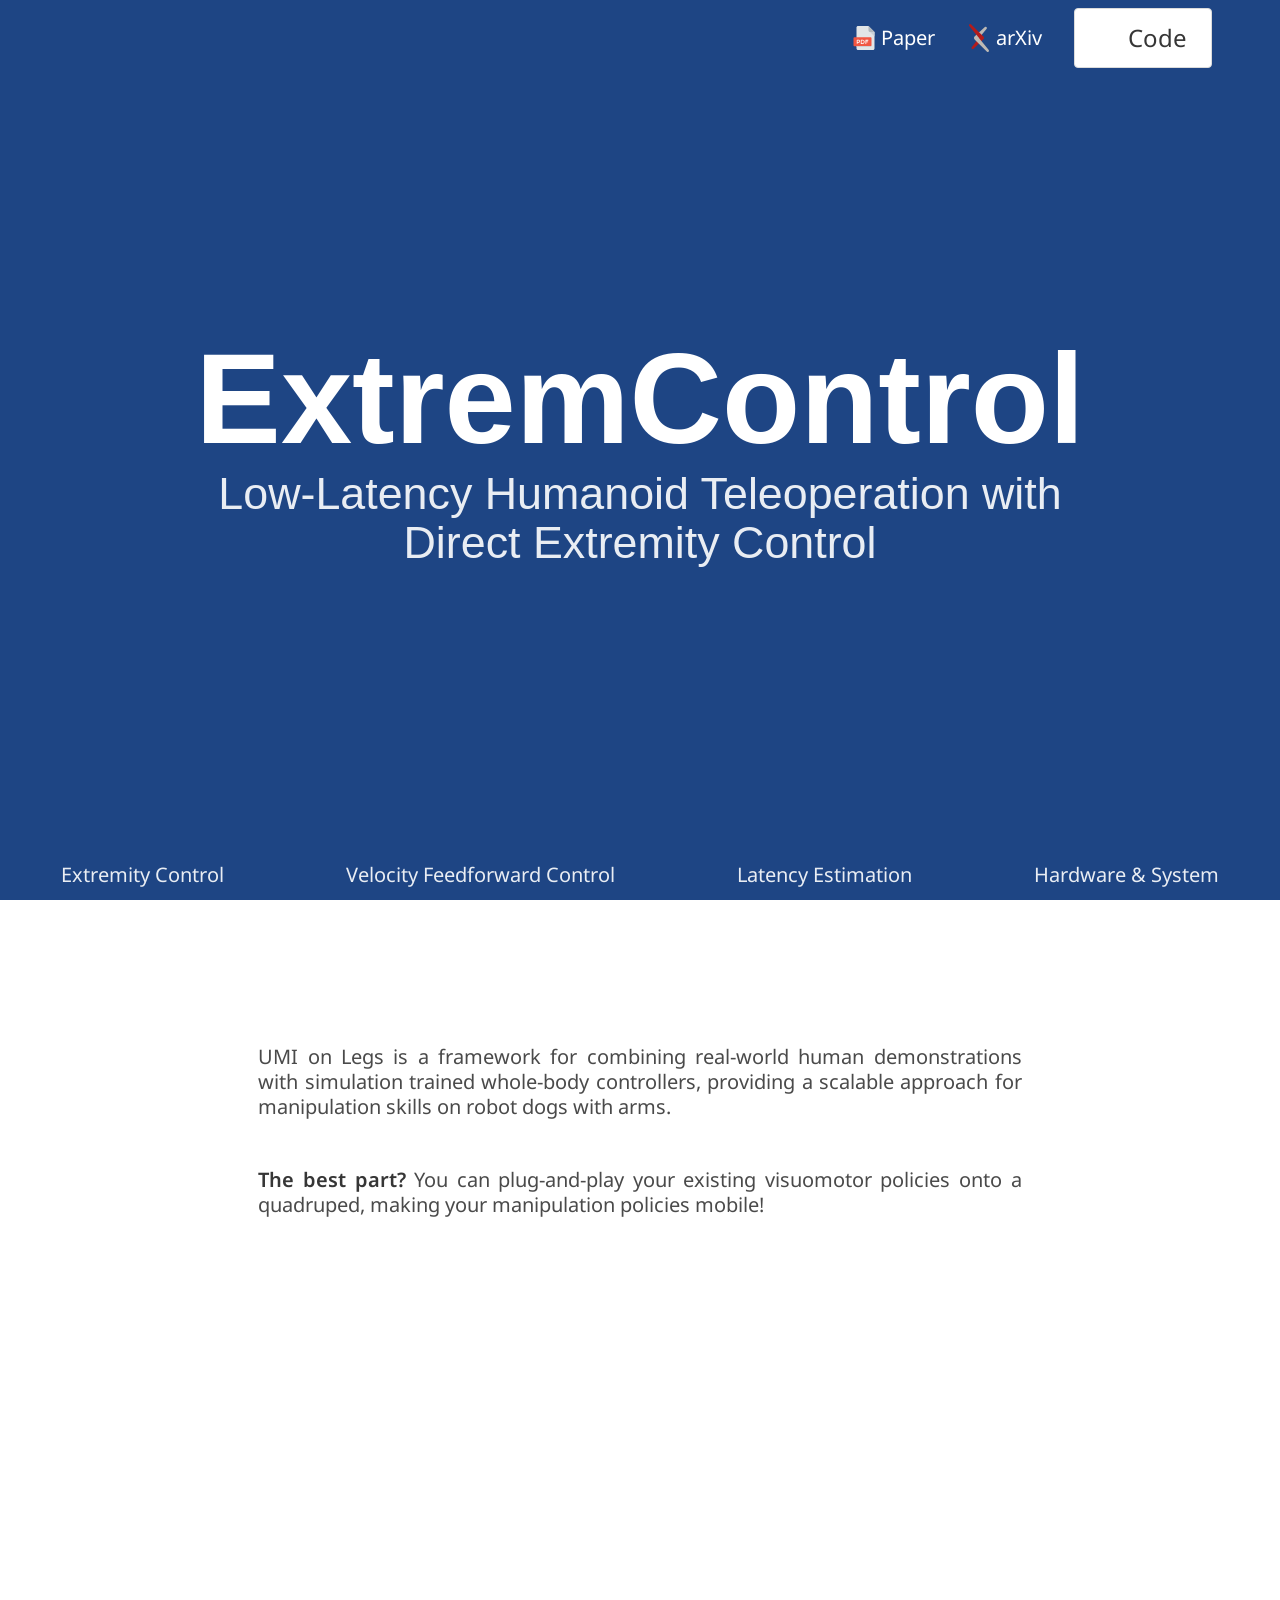
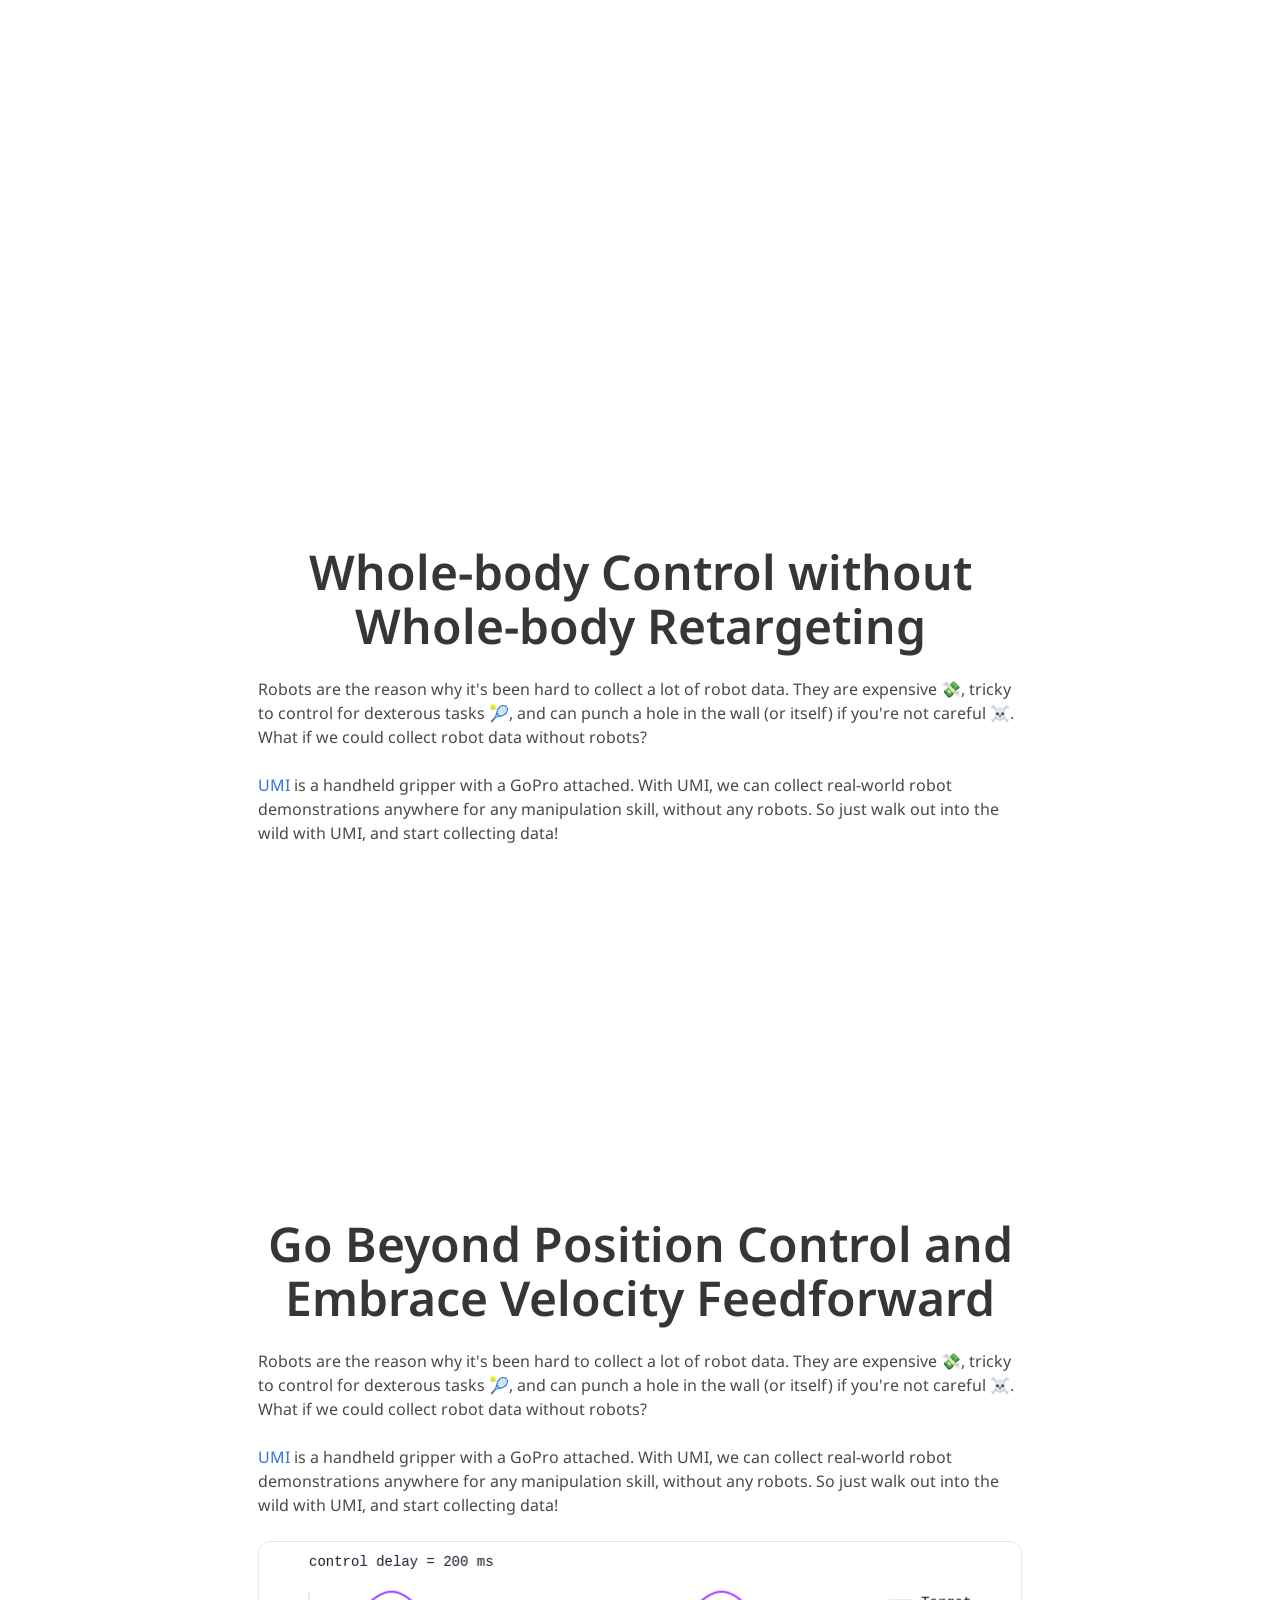
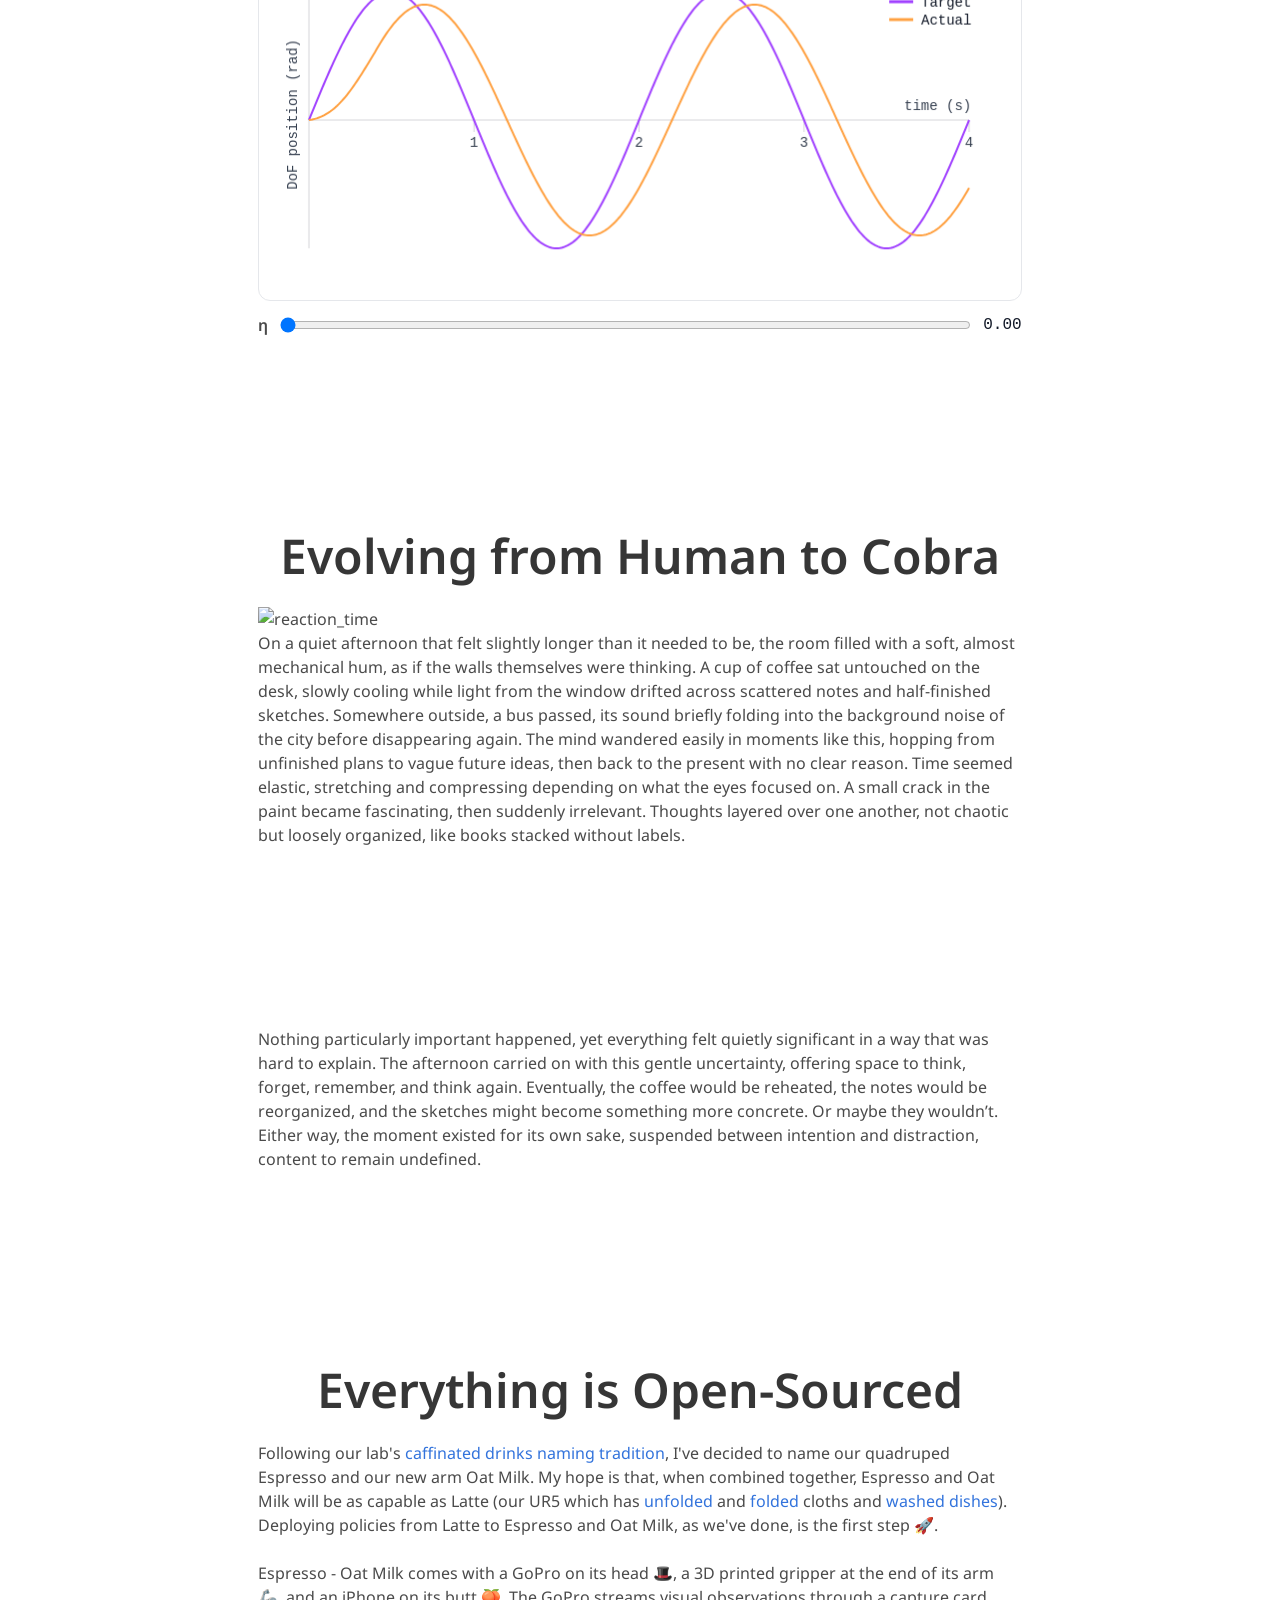
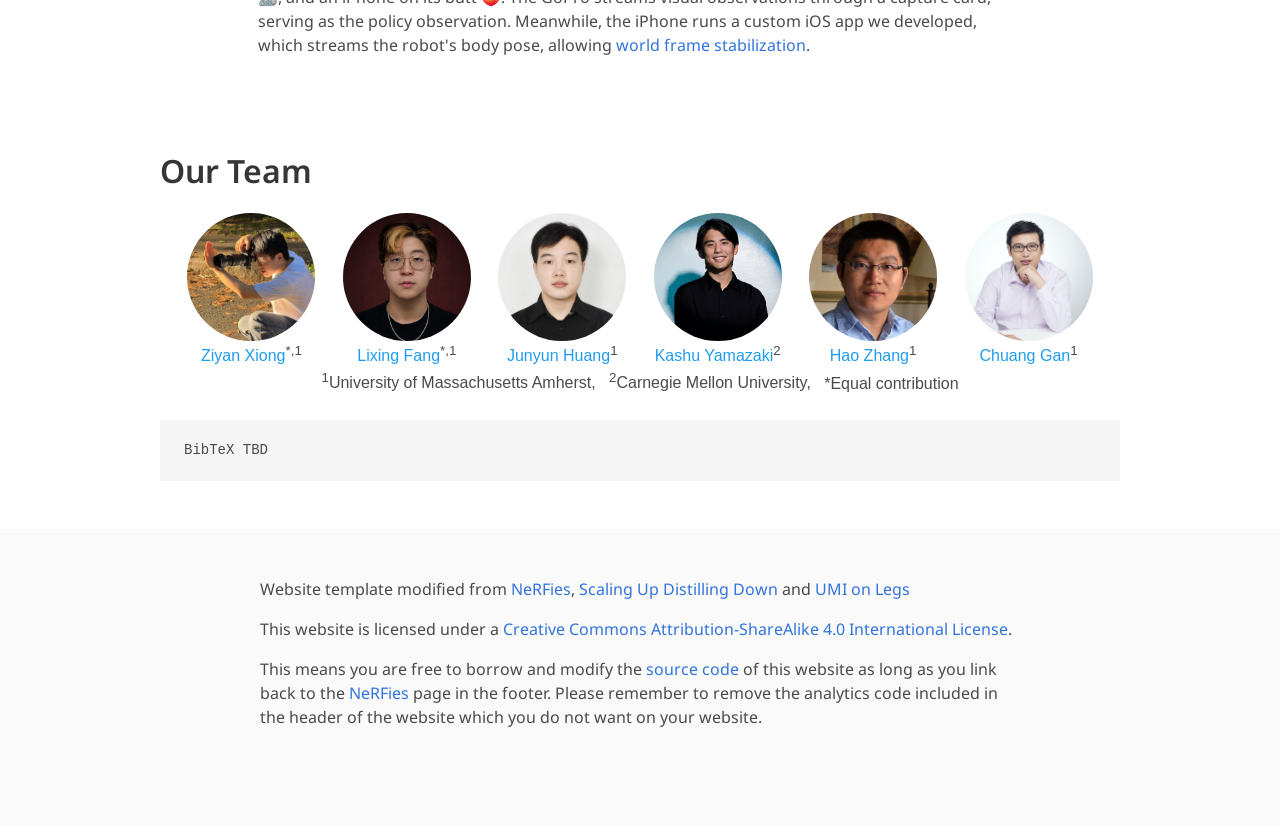
==== index.html @ cb4d9329 "portraits" ====
<!DOCTYPE html>
<html>

<head>
  <meta charset="utf-8">
  <meta name="description"
    content="ExtremControl: Low-Latency Humanoid Teleoperation with Direct Extremity Control">
  <meta name="keywords" content="Robotics, Humanoid, Whole-body Control">
  <meta name="viewport" content="width=device-width, initial-scale=1">
  <title>
    ExtremControl: Low-Latency Humanoid Teleoperation with Direct Extremity Control
  </title>

  <link rel="icon" href="./static/images/favicon.ico" type="image/vnd.microsoft.icon">

  <link href="https://fonts.googleapis.com/css?family=Google+Sans|Noto+Sans|Castoro" rel="stylesheet">
  <link rel="stylesheet" href="./static/css/bulma.min.css">
  <link rel="stylesheet" href="./static/css/bulma-carousel.min.css">
  <link rel="stylesheet" href="./static/css/bulma-slider.min.css">
  <link rel="stylesheet" href="https://cdn.jsdelivr.net/gh/jpswalsh/academicons@1/css/academicons.min.css">
  <link rel="stylesheet" href="./static/css/index.css">

  <script src="https://kit.fontawesome.com/19914a84eb.js" crossorigin="anonymous"></script>

  <script src="https://ajax.googleapis.com/ajax/libs/jquery/3.5.1/jquery.min.js"></script>
  <script src="./static/js/bulma-carousel.min.js"></script>
  <script src="./static/js/bulma-slider.min.js"></script>
  <script src="./static/js/index.js"></script>
</head>

<body>

<section class="hero is-link is-fullheight video" style="overflow: hidden; position:relative;">
  <div class="hero-video" style="height: 100%; width: 177.77777778vh; min-width: 100%;min-height: 56.25vw;">
    <video playsinline autoplay muted loop>
      <source src=" ./static/videos/teaser.mp4" type="video/mp4">
    </video>
  </div>
  <div class="hero-video is-hidden-tablet is-inline-block-mobile"
    style="height: 154.28571428vw; width: 100%; min-width:64.81481481vh;min-height:100%;">
    <video playsinline autoplay muted loop>
      <source src=" ./static/videos/web_teaser_mobile.mp4" type="video/mp4">
    </video>
  </div>
  <div class="overlay"></div>
  <!-- Hero head: will stick at the top -->
  <div class="hero-head is-hidden-mobile">
    <header class="navbar">
      <div class="container is-size-5">
        <div class="navbar-menu">
          <div class="navbar-end">
            <a class="navbar-item pl-4 pr-4" href="./static/ExtremControl.pdf">
              <span class="icon" style="margin-right:5px;">
                <img src="./static/images/pdf.svg" alt="PDF" />
              </span>
              <span>Paper</span>
            </a>
            <a class="navbar-item  pl-4 pr-4" href="https://arxiv.org/abs/2407.10353">
              <span class="icon" style="margin-right:5px;">
                <img src="./static/images/arxiv.svg" alt="ArXiv" />
              </span>
              <span>arXiv</span> </a>
            <span class="navbar-item  pl-4 pr-4">
              <a href="https://github.com/real-stanford/umi-on-legs" class="button is-inverted is-large">
                <span class="icon">
                  <i class="fab fa-github"></i>
                </span>
                <span>Code</span>
              </a>
            </span>
          </div>
        </div>
      </div>
    </header>
  </div>

  <!-- Hero content: will be in the middle -->
  <div class="hero-body">
    <div class="container has-text-centered">
      <h1 class="title is-1 publication-title is-size-1-mobile hero-main-title" data-fit-text data-fit-min-px="18">
        ExtremControl
      </h1>
      <h1 class="subtitle is-1 publication-title is-size-4-mobile hero-subtitle" data-fit-text-mobile data-fit-min-px="14" style="white-space: normal;">
        Low-Latency Humanoid Teleoperation with <br class="is-hidden-mobile">  Direct Extremity Control
      </h1>
      <!-- <h1 class="is-2 is-italic is-size-4-mobile" style="font-size: 2rem; opacity: 80%;">
        In Submission
      </h1> -->
      <div class="column has-text-centered is-hidden-tablet">
        <div class="publication-links">
          <!-- PDF Link. -->
          <span class="link-block">
            <a href="./static/umi-on-legs.pdf" class="external-link button is-normal is-rounded is-dark">
              <span class="icon">
                <img src="./static/images/pdf.svg" alt="PDF" />
              </span>
              <span>Paper</span>
            </a>
          </span>
          <span class="link-block">
            <a href="https://arxiv.org/abs/2407.10353" class="external-link button is-normal is-rounded is-dark">
              <span class="icon">
                <img src="./static/images/arxiv.svg" alt="ArXiv" />
              </span>
              <span>arXiv</span>
            </a>
          </span>
          <!-- Code Link. -->
          <span class="link-block">
            <a href="https://github.com/real-stanford/umi-on-legs"
              class="external-link button is-normal is-rounded is-dark">
              <span class="icon">
                <i class="fab fa-github"></i>
              </span>
              <span>Code</span>
            </a>
          </span>
        </div>
      </div>
    </div>

  </div>

  <!-- Hero footer: will stick at the bottom -->
  <div class="hero-foot is-hidden-mobile">
    <nav class="tabs is-boxed is-fullwidth is-size-5">
      <ul>
        <li><a href="#extremcontrol">Extremity Control</a></li>
        <li><a href="#feedforward">Velocity Feedforward Control</a></li>
        <li><a href="#latency">Latency Estimation</a></li>
        <li><a href="#hardware">Hardware & System</a></li>
      </ul>
    </nav>
  </div>
</section>

<section class="section is-medium" id="overview">
  <div class="container is-max-desktop">
    <div class="columns is-centered">
      <div class="column is-four-fifths has-text-justified is-hidden-mobile">
        <h2 class="subtitle ">
          UMI on Legs is a framework for combining real-world human demonstrations with
          simulation trained whole-body controllers, providing a scalable approach for manipulation skills on robot dogs
          with arms.
        </h2>
        <br>
        <h2 class="subtitle">
          <strong>The best part?</strong>
          You can plug-and-play your existing visuomotor policies onto a quadruped, making your manipulation
          policies mobile!
        </h2>
      </div>

      <div class="column is-four-fifths is-hidden-tablet has-text-justified-mobile">
        <p>
          UMI on Legs is a framework for combining real-world human demonstrations with
          simulation trained whole-body controllers, providing a scalable approach for manipulation skills on robot dogs
          with arms.
        </p>
        <br>
        <p>
          <strong>The best part?</strong>
          You can plug-and-play your existing visuomotor policies onto a quadruped, making your manipulation
          policies mobile!
        </p>
      </div>


    </div>
  </div>
</section>

<div
  style="
    display: grid;
    grid-template-columns: repeat(3, 1fr);
    width: 100vw;
    max-width: 100%;
    gap: 0;
    overflow: hidden;
  "
>
  <video autoplay muted loop playsinline style="width:100%; height:100%; object-fit:cover;">
    <source src="./static/videos/Loop_return.mp4" type="video/mp4">
  </video>
  <video autoplay muted loop playsinline style="width:100%; height:100%; object-fit:cover;">
    <source src="./static/videos/Loop_balance.mp4" type="video/mp4">
  </video>
  <video autoplay muted loop playsinline style="width:100%; height:100%; object-fit:cover;">
    <source src="./static/videos/Loop_juggling.mp4" type="video/mp4">
  </video>

  <video autoplay muted loop playsinline style="width:100%; height:100%; object-fit:cover;">
    <source src="./static/videos/Loop_frisbee_move.mp4" type="video/mp4">
  </video>
  <video autoplay muted loop playsinline style="width:100%; height:100%; object-fit:cover;">
    <source src="./static/videos/Loop_baseball.mp4" type="video/mp4">
  </video>
  <video autoplay muted loop playsinline style="width:100%; height:100%; object-fit:cover;">
    <source src="./static/videos/Loop_basket.mp4" type="video/mp4">
  </video>

  <video autoplay muted loop playsinline style="width:100%; height:100%; object-fit:cover;">
    <source src="./static/videos/Loop_box.mp4" type="video/mp4">
  </video>
  <video autoplay muted loop playsinline style="width:100%; height:100%; object-fit:cover;">
    <source src="./static/videos/Loop_goalkeeper.mp4" type="video/mp4">
  </video>
  <video autoplay muted loop playsinline style="width:100%; height:100%; object-fit:cover;">
    <source src="./static/videos/Loop_football.mp4" type="video/mp4">
  </video>
</div>

<section class="section is-medium" id="extremcontrol">
  <div class="container is-max-desktop">
    <div class="columns is-centered">
      <div class="column is-four-fifths">

        <h2 class="title is-1 has-text-centered is-size-4-mobile">Whole-body Control without Whole-body Retargeting</h2>
        <div class="content">
          <p>
            Robots are the reason why it's been hard to collect a lot of robot data.
            They are expensive 💸, tricky to control for dexterous tasks 🎾, and can punch a hole in the wall (or
            itself) if you're not
            careful ☠️.
            What if we could collect robot data without robots?
          </p>
        </div>

        <div class="content">
          <p>
            <a href="https://umi-gripper.github.io/">UMI</a> is a handheld gripper with a
            GoPro attached.
            With UMI, we can collect real-world robot demonstrations anywhere for any manipulation skill,
            without any robots.
            So just walk out into the wild with UMI, and start collecting data!
          </p>
        </div> 
        <video autoplay muted loop playsinline height="100%">
          <source src="./static/videos/extremity.mp4" type="video/mp4">
        </video>
      </div>
    </div>
  </div>

</section>

<section class="section is-small" id="feedforward">
  <div class="container is-max-desktop">
    <div class="columns is-centered">
      <div class="column is-four-fifths">

        <h2 class="title is-1 has-text-centered is-size-4-mobile">Go Beyond Position Control and Embrace Velocity Feedforward</h2>
        <div class="content">
          <p>
            Robots are the reason why it's been hard to collect a lot of robot data.
            They are expensive 💸, tricky to control for dexterous tasks 🎾, and can punch a hole in the wall (or
            itself) if you're not
            careful ☠️.
            What if we could collect robot data without robots?
          </p>
        </div>

        <div class="content">
          <p>
            <a href="https://umi-gripper.github.io/">UMI</a> is a handheld gripper with a
            GoPro attached.
            With UMI, we can collect real-world robot demonstrations anywhere for any manipulation skill,
            without any robots.
            So just walk out into the wild with UMI, and start collecting data!
          </p>
        </div>

        <div class="phase-demo">
          <canvas id="phase-demo-canvas" aria-label="Phase difference demo"></canvas>
          <div class="phase-demo-controls">
            <label for="phase-demo-eta">η</label>
            <input id="phase-demo-eta" type="range" min="0" max="0.90" step="0.01" value="0" />
            <div id="phase-demo-val" class="phase-demo-val">0.00</div>
          </div>
        </div>
      </div>
    </div>
  </div>

  <script>
    (() => {
      const canvas = document.getElementById("phase-demo-canvas");
      const slider = document.getElementById("phase-demo-eta");
      const val = document.getElementById("phase-demo-val");
      if (!canvas || !slider || !val) return;

      const ctx = canvas.getContext("2d");
      if (!ctx) return;

      // default slider value (in case HTML was edited elsewhere)
      if (!slider.value) slider.value = "0";

      function draw(eta) {
        // Guard against out-of-range values (e.g., manual edits)
        eta = Math.max(0, Math.min(0.90, eta));
        val.textContent = eta.toFixed(2);

        const w = canvas.clientWidth;
        const h = canvas.clientHeight;
        const margin = 50;

        ctx.clearRect(0, 0, w, h);
        ctx.font = "14px ui-monospace, SFMono-Regular, Menlo, Monaco, Consolas, 'Liberation Mono', 'Courier New', monospace";
        ctx.textBaseline = "alphabetic";

        const originY = h / 2;
        const tMax = 4; // seconds shown on x-axis
        const omega = Math.PI; // 1 Hz
        const scaleX = (w - 2 * margin) / tMax;
        const scaleY = (h - 2 * margin) / 2;

        // axes
        ctx.strokeStyle = "#d4d4d8";
        ctx.lineWidth = 1;
        ctx.beginPath();
        // x-axis
        ctx.moveTo(margin, originY);
        ctx.lineTo(w - margin, originY);
        // y-axis
        ctx.moveTo(margin, margin);
        ctx.lineTo(margin, h - margin);
        ctx.stroke();

        // x-axis ticks: 0, 1, 2, 3, 4 (seconds)
        ctx.save();
        ctx.strokeStyle = "#d4d4d8";
        ctx.fillStyle = "#374151";
        ctx.lineWidth = 1;
        ctx.textAlign = "center";
        ctx.textBaseline = "top";
        const maxTick = Math.min(4, Math.floor(tMax));
        for (let i = 1; i <= maxTick; i++) {
          const x = margin + i * scaleX;
          ctx.beginPath();
          ctx.moveTo(x, originY);
          ctx.lineTo(x, originY + 12);
          ctx.stroke();
          ctx.fillText(String(i), x, originY + 16);
        }
        ctx.restore();

        const delay = (1 - eta) / 5;
        const purple = "#a040ff";
        const orange = "#ffa040";

        function drawSin(color, phaseShift, clampBeforeDelay = false) {
          ctx.strokeStyle = color;
          ctx.lineWidth = 2;
          ctx.beginPath();

          for (let t = 0; t <= tMax; t += 0.01) {
            const screenX = margin + t * scaleX;
            let y = Math.sin(omega * t + phaseShift) * (1 - 0.5 * Math.abs(phaseShift) / omega);
            // If this is the "Actual" curve with a time delay, clamp the leading segment to 0.
            // phaseShift is in radians, omega is in rad/s => delaySeconds = |phaseShift| / omega.
            if (clampBeforeDelay) {
              const delayRatio = Math.abs(phaseShift) / omega / 0.2;
              const delayShift = Math.abs(phaseShift) / omega
              if (t < 2 * delayShift) y = y * (t / (2 * delayShift)) + 1.5 * t * ((2 * delayShift - t) / (2 * delayShift));
            }
            const screenY = originY - y * scaleY;
            if (t === 0) ctx.moveTo(screenX, screenY);
            else ctx.lineTo(screenX, screenY);
          }

          ctx.stroke();
        }

        drawSin(purple, 0);
        drawSin(orange, -delay * omega, true);

        ctx.fillStyle = "#111827";
        ctx.fillText(`control delay = ${delay.toFixed(3) * 1000} ms`, margin, 24);

        // legend
        const lx = w - margin - 80;
        const ly = margin + 10;
        ctx.lineWidth = 3;
        ctx.strokeStyle = purple;
        ctx.beginPath();
        ctx.moveTo(lx, ly);
        ctx.lineTo(lx + 24, ly);
        ctx.stroke();
        ctx.fillStyle = "#111827";
        ctx.fillText("Target", lx + 32, ly + 5);

        ctx.strokeStyle = orange;
        ctx.beginPath();
        ctx.moveTo(lx, ly + 18);
        ctx.lineTo(lx + 24, ly + 18);
        ctx.stroke();
        ctx.fillStyle = "#111827";
        ctx.fillText("Actual", lx + 32, ly + 23);

        // axis labels
        ctx.fillStyle = "#374151";
        ctx.fillText("time (s)", w - margin - 65, originY - 10);
        ctx.save();
        ctx.translate(38, originY + 70);
        ctx.rotate(-Math.PI / 2);
        ctx.fillText("DoF position (rad)", 0, 0);
        ctx.restore();
      }

      function resize() {
        const dpr = window.devicePixelRatio || 1;
        const rect = canvas.getBoundingClientRect();
        canvas.width = Math.max(1, Math.floor(rect.width * dpr));
        canvas.height = Math.max(1, Math.floor(rect.height * dpr));
        ctx.setTransform(dpr, 0, 0, dpr, 0, 0);
        draw(parseFloat(slider.value));
      }

      slider.addEventListener("input", () => draw(parseFloat(slider.value)));
      window.addEventListener("resize", resize);
      resize();
    })();
  </script>

</section>


<section class="section is-medium" id="latency">
  <div class="container is-max-desktop">
    <div class="columns is-centered">
      <div class="column is-four-fifths">
        <h2 class="title is-1 has-text-centered is-size-4-mobile">Evolving from Human to Cobra</h2>
        <img src="./static/images/reaction.jpg" alt="reaction_time" />
        <div class="content">
          <p>
            On a quiet afternoon that felt slightly longer than it needed to be, the room filled with a soft, almost mechanical hum, as if the walls themselves were thinking. A cup of coffee sat untouched on the desk, slowly cooling while light from the window drifted across scattered notes and half-finished sketches. Somewhere outside, a bus passed, its sound briefly folding into the background noise of the city before disappearing again. The mind wandered easily in moments like this, hopping from unfinished plans to vague future ideas, then back to the present with no clear reason. Time seemed elastic, stretching and compressing depending on what the eyes focused on. A small crack in the paint became fascinating, then suddenly irrelevant. Thoughts layered over one another, not chaotic but loosely organized, like books stacked without labels.
          </p>
        </div>
        <video autoplay muted loop playsinline height="100%">
          <source src="./static/videos/Flow_wave.mp4" type="video/mp4">
        </video>

        <div class="content">
          <p>
            Nothing particularly important happened, yet everything felt quietly significant in a way that was hard to explain. The afternoon carried on with this gentle uncertainty, offering space to think, forget, remember, and think again. Eventually, the coffee would be reheated, the notes would be reorganized, and the sketches might become something more concrete. Or maybe they wouldn’t. Either way, the moment existed for its own sake, suspended between intention and distraction, content to remain undefined.
          </p>
        </div>



      </div>
    </div>
  </div>
</section>


<section class="section is-small" id="hardware">
  <div class="container is-max-desktop">
    <div class="columns is-centered">
      <div class="column is-four-fifths">
        <h2 class="title is-1 has-text-centered is-size-4-mobile">Everything is Open-Sourced</h2>
        <div class="content">
          <p>
            Following our lab's <a href="https://real.stanford.edu/lab.html#robot-grid">caffinated drinks naming
              tradition</a>, I've decided to name our quadruped Espresso and our new arm Oat Milk.
            My hope is that, when combined together, Espresso and Oat Milk will be as capable as Latte (our UR5 which
            has <a href="https://flingbot.cs.columbia.edu/">unfolded</a> and <a
              href="https://clothfunnels.cs.columbia.edu/">folded</a> cloths and <a
              href="https://umi-gripper.github.io/">washed dishes</a>).
            Deploying policies from Latte to Espresso and Oat Milk, as we've done, is the first step 🚀.
          </p>
        </div>

        <div class="content">
          <p>
            Espresso - Oat Milk comes with a GoPro on its head 🎩, a 3D printed gripper at the end of its arm 🦾, and an
            iPhone on its butt
            🍑.
            The GoPro streams visual observations through a capture card, serving as the policy observation.
            Meanwhile, the iPhone runs a custom iOS app we developed, which streams the robot's body pose, allowing <a
              href="stable-tracking">world frame stabilization</a>.
          </p>
        </div>



      </div>
    </div>
  </div>
</section>


<section class="section is-small">
  <div class="container is-max-desktop">
    <h2 class="title is-3 is-size-4-mobile">Our Team</h2>
    <div class="container has-text-centered">
      <div class="publication-authors is-flex is-flex-wrap-wrap is-justify-content-space-evenly">
        <div class="author-block has-text-centered has-addons-centered">
          <figure class="image is-128x128">
            <a href="https://ziyanx02.github.io/">
              <img class="is-rounded" src="./static/images/ziyan.webp" alt="Ziyan Xiong">
            </a>
          </figure>
          <a href="https://ziyanx02.github.io/">Ziyan Xiong</a><sup>*,1</sup>
        </div>
        <div class="author-block has-text-centered has-addons-centered">
          <figure class="image is-128x128">
            <a href="https://owenowl.github.io/">
              <img class="is-rounded" src="./static/images/lixing.png" alt="Lixing Fang">
            </a>
          </figure>
          <a href="https://owenowl.github.io/">Lixing Fang</a><sup>*,1</sup>
        </div>
        <div class="author-block has-text-centered has-addons-centered">
          <figure class="image is-128x128">
            <a href="https://adrianhuang2002.github.io/">
              <img class="is-rounded" src="./static/images/junyun.webp" alt="Junyun Huang">
            </a>
          </figure>
          <a href="https://adrianhuang2002.github.io/">Junyun Huang</a><sup>1</sup>
        </div>
        <div class="author-block has-text-centered has-addons-centered">
          <figure class="image is-128x128">
            <a href="https://kashu7100.github.io/">
              <img class="is-rounded" src="./static/images/yamazaki_kashu_350w.webp" alt="Kashu Yamazaki">
            </a>
          </figure>
          <a href="https://kashu7100.github.io/">Kashu Yamazaki</a><sup>2</sup>
        </div>
        <div class="author-block has-text-centered has-addons-centered">
          <figure class="image is-128x128">
            <a href="https://hcr.cs.umass.edu/people/hzhang/">
              <img class="is-rounded" src="./static/images/hzhang.jpg" alt="Hao Zhang">
            </a>
          </figure>
          <a href="https://hcr.cs.umass.edu/people/hzhang/">Hao Zhang</a><sup>1</sup>
        </div>
        <div class="author-block has-text-centered has-addons-centered">
          <figure class="image is-128x128">
            <a href="https://people.csail.mit.edu/ganchuang/">
              <img class="is-rounded" src="./static/images/chuang.jpg" alt="Chuang Gan">
            </a>
          </figure>
          <a href="https://people.csail.mit.edu/ganchuang/">Chuang Gan</a><sup>1</sup>
        </div>
      </div>

      <div class="publication-authors">
        <span class="author-block"><sup>1</sup>University of Massachusetts Amherst,&nbsp;&nbsp;</span>
        <span class="author-block"><sup>2</sup>Carnegie Mellon University,&nbsp;&nbsp;</span>
        <span class="author-block">*Equal contribution</span>
      </div>


    </div>
    <br>
    <pre class="is-hidden-mobile"><code>BibTeX TBD</code></pre>
  </div>
</section>


<footer class="footer">
  <div class="container">
    <div class="columns is-centered">
      <div class="column is-8">
        <div class="content">
          <p>
            Website template modified from <a href="https://nerfies.github.io/">NeRFies</a>, <a
              href="https://huy-ha.github.io/scalingup/">Scaling Up Distilling Down</a> and <a
              href="https://umi-on-legs.github.io">UMI on Legs</a>
          </p>
          <p>
            This website is licensed under a <a rel="license"
              href="http://creativecommons.org/licenses/by-sa/4.0/">Creative
              Commons Attribution-ShareAlike 4.0 International License</a>.
          </p>
          <p>
            This means you are free to borrow and modify the <a
              href="https://github.com/nerfies/nerfies.github.io">source
              code</a> of this website as long as
            you link back to the <a href="https://nerfies.github.io/">NeRFies</a> page in the footer.
            Please remember to remove the analytics code included in the header of the website which
            you do not want on your website.
          </p>
        </div>
      </div>
    </div>
  </div>
</footer>

</body>

</html>
---- static/css/index.css ----
body {
  font-family: 'Noto Sans', sans-serif;
}


.footer .icon-link {
    font-size: 25px;
    color: #000;
}

.link-block a {
    margin-top: 5px;
    margin-bottom: 5px;
}

.dnerf {
  font-variant: small-caps;
}


.teaser .hero-body {
  padding-top: 0;
  padding-bottom: 3rem;
}

.teaser {
  font-family: 'Google Sans', sans-serif;
}


.publication-banner {
  max-height: parent;

}

.publication-banner video {
  position: relative;
  left: auto;
  top: auto;
  transform: none;
  object-fit: fit;
}

.publication-title {
    font-family: 'Google Sans', sans-serif;
}

/* Hero main title: prefer single-line; JS can further shrink if still overflowing. */
.hero .publication-title[data-fit-text] {
  white-space: nowrap;
  max-width: 100%;
  line-height: 1.02;
}

/* Default responsive size (acts as the "max" size before JS shrinks further). */
.hero .publication-title.hero-main-title {
  font-size: clamp(2.6rem, 10vw, 12rem);
}

/* Hero subtitle: keep desktop layout (with <br>), but allow mobile to stay on one line via JS shrink. */
.hero .publication-title.hero-subtitle {
  font-size: clamp(1.6rem, 3.5vw, 4rem);
  line-height: 1.1;
}

@media (max-width: 768px) {
  .hero .publication-title.hero-subtitle[data-fit-text-mobile] {
    white-space: nowrap;
    max-width: 100%;
  }
}

.publication-authors {
    font-family: 'Google Sans', sans-serif;
}

.publication-venue {
    color: #555;
    width: fit-content;
    font-weight: bold;
}

.publication-awards {
    color: #ff3860;
    width: fit-content;
    font-weight: bolder;
}

.publication-authors a {
   color: hsl(204, 86%, 53%) !important;
}

.publication-authors a:hover {
    text-decoration: underline;
}

.author-block {
  display: inline-block;
}

/* .publication-authors { color: #4286f4; } */

.publication-video {
    position: relative;
    width: 100%;
    height: 0;
    padding-bottom: 56.25%;

    overflow: hidden;
    border-radius: 10px !important;
}

.publication-video iframe {
    position: absolute;
    top: 0;
    left: 0;
    width: 100%;
    height: 100%;
}

.results-carousel {
  overflow: hidden;
}

.results-carousel .item {
  margin: 5px;
  overflow: hidden;
  border: 1px solid #bbb;
  border-radius: 10px;
  padding: 0;
  font-size: 0;
}

.results-carousel video {
  margin: 0;
}

.phase-demo {
  margin-top: 1.25rem;
}

#phase-demo-canvas {
  width: 100%;
  height: min(360px, 55vh);
  display: block;
  background: #fff;
  border: 1px solid #e5e7eb;
  border-radius: 12px;
}

.phase-demo-controls {
  margin-top: 0.75rem;
  display: flex;
  align-items: center;
  gap: 0.75rem;
  flex-wrap: wrap;
}

.phase-demo-controls label {
  font-weight: 600;
}

.phase-demo-controls input[type="range"] {
  flex: 1;
  min-width: 220px;
}

.phase-demo-val {
  font-variant-numeric: tabular-nums;
  font-family: ui-monospace, SFMono-Regular, Menlo, Monaco, Consolas, "Liberation Mono", "Courier New", monospace;
  min-width: 4ch;
  text-align: right;
  color: #111827;
}


.interpolation-panel {
  background: #f5f5f5;
  border-radius: 10px;
}

.interpolation-panel .interpolation-image {
  width: 100%;
  border-radius: 5px;
}

.interpolation-panel .slider {
  margin: 0 !important;
}

#interpolation-image-wrapper {
  width: 100%;
}
#interpolation-image-wrapper img {
  border-radius: 5px;
}


.has-bg-img { 
  background: url('/static/images/toss.jpeg')center center;
   background-size:cover; }



.overlay {
position: absolute;
top: 0;
right: 0;
bottom: 0;
left: 0;
background-color: rgba(0, 0, 0, 0.4); /* 40% opacity black */
z-index: 1; /* Make sure it's behind the text */
transition: opacity 1.0s;
}
  
.hero-body,
.hero-head,
.hero-foot {
  z-index: 2; /* Ensure text is above the overlay */
  transition: opacity 1.0s;
}

/* Center-crop the hero background videos (override Bulma defaults if needed). */
.hero.video .hero-video {
  position: absolute;
  left: 50%;
  top: 50%;
  right: auto;
  bottom: auto;
  transform: translate(-50%, -50%);
  overflow: hidden;
  display: flex;
  align-items: center;
  justify-content: center;
}

.hero.video .hero-video video {
  width: 100%;
  height: 100%;
  object-fit: cover;
  object-position: 50% 50%;
}
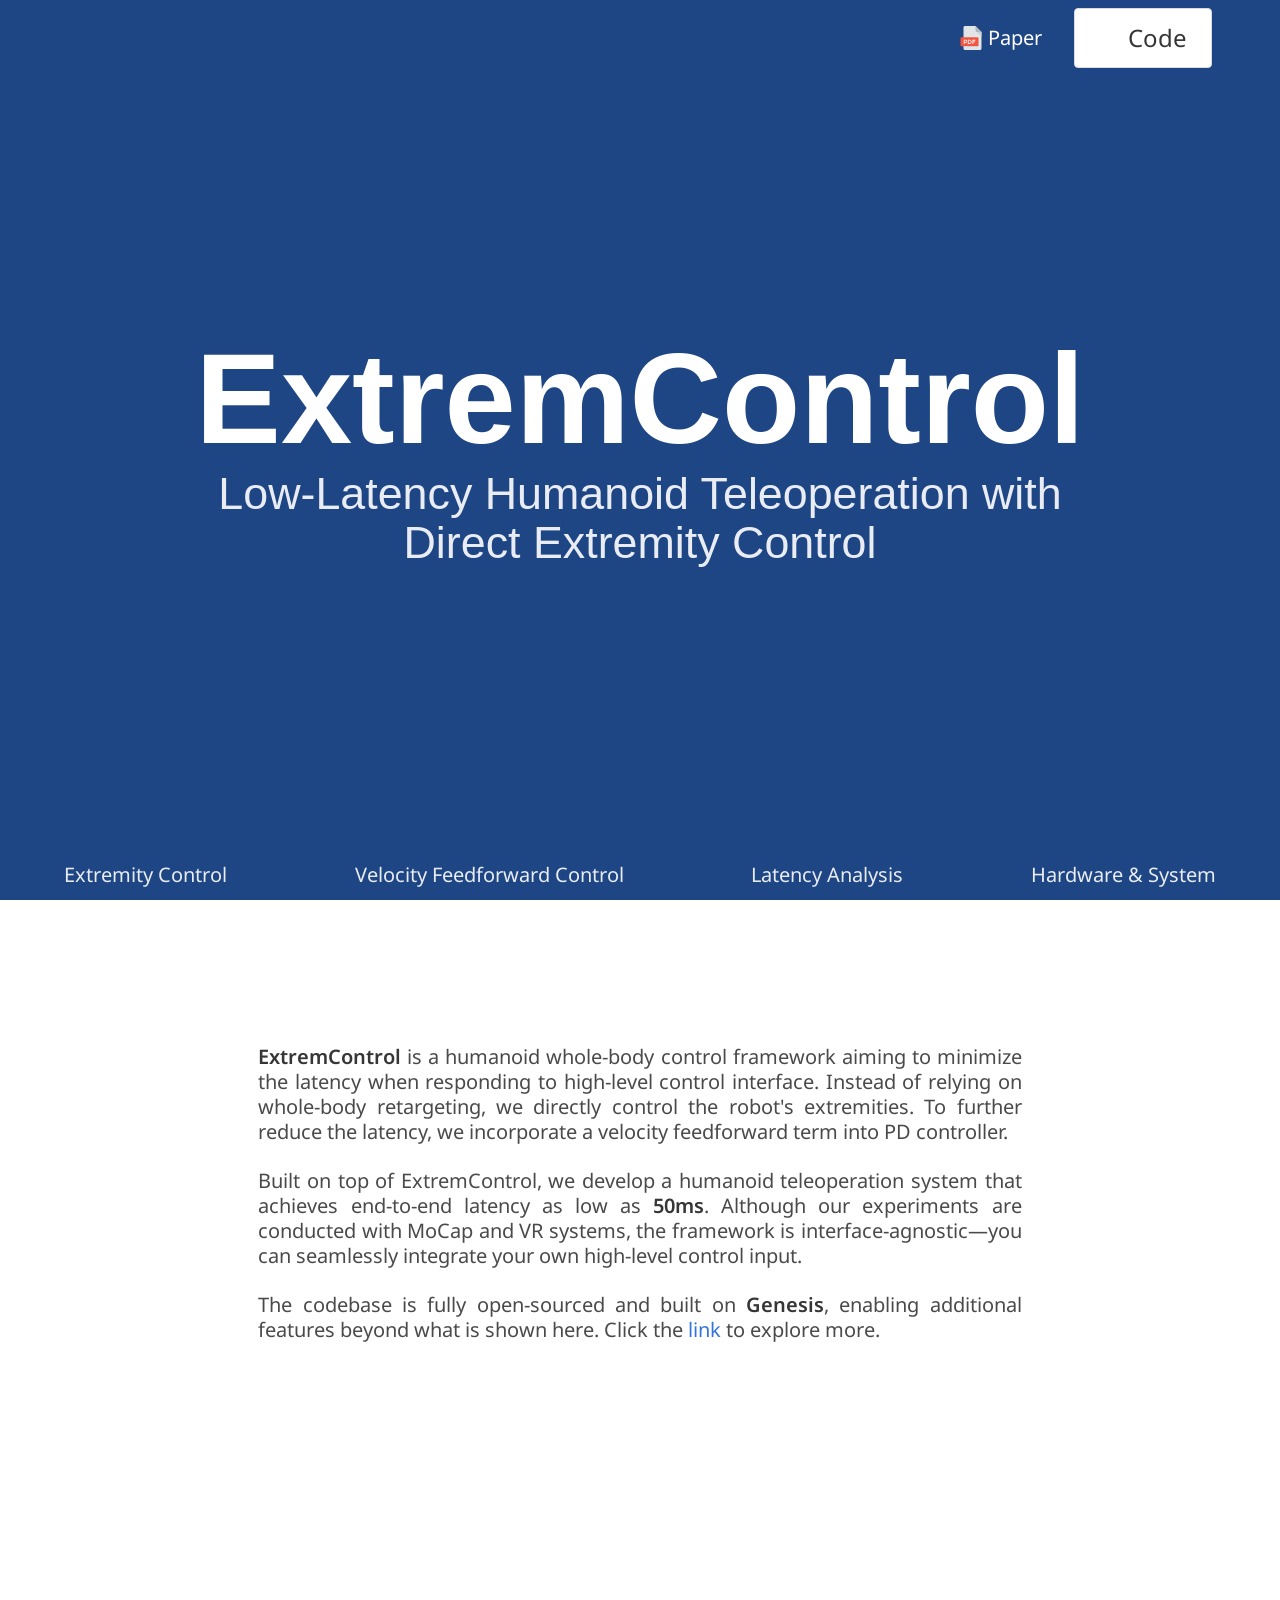
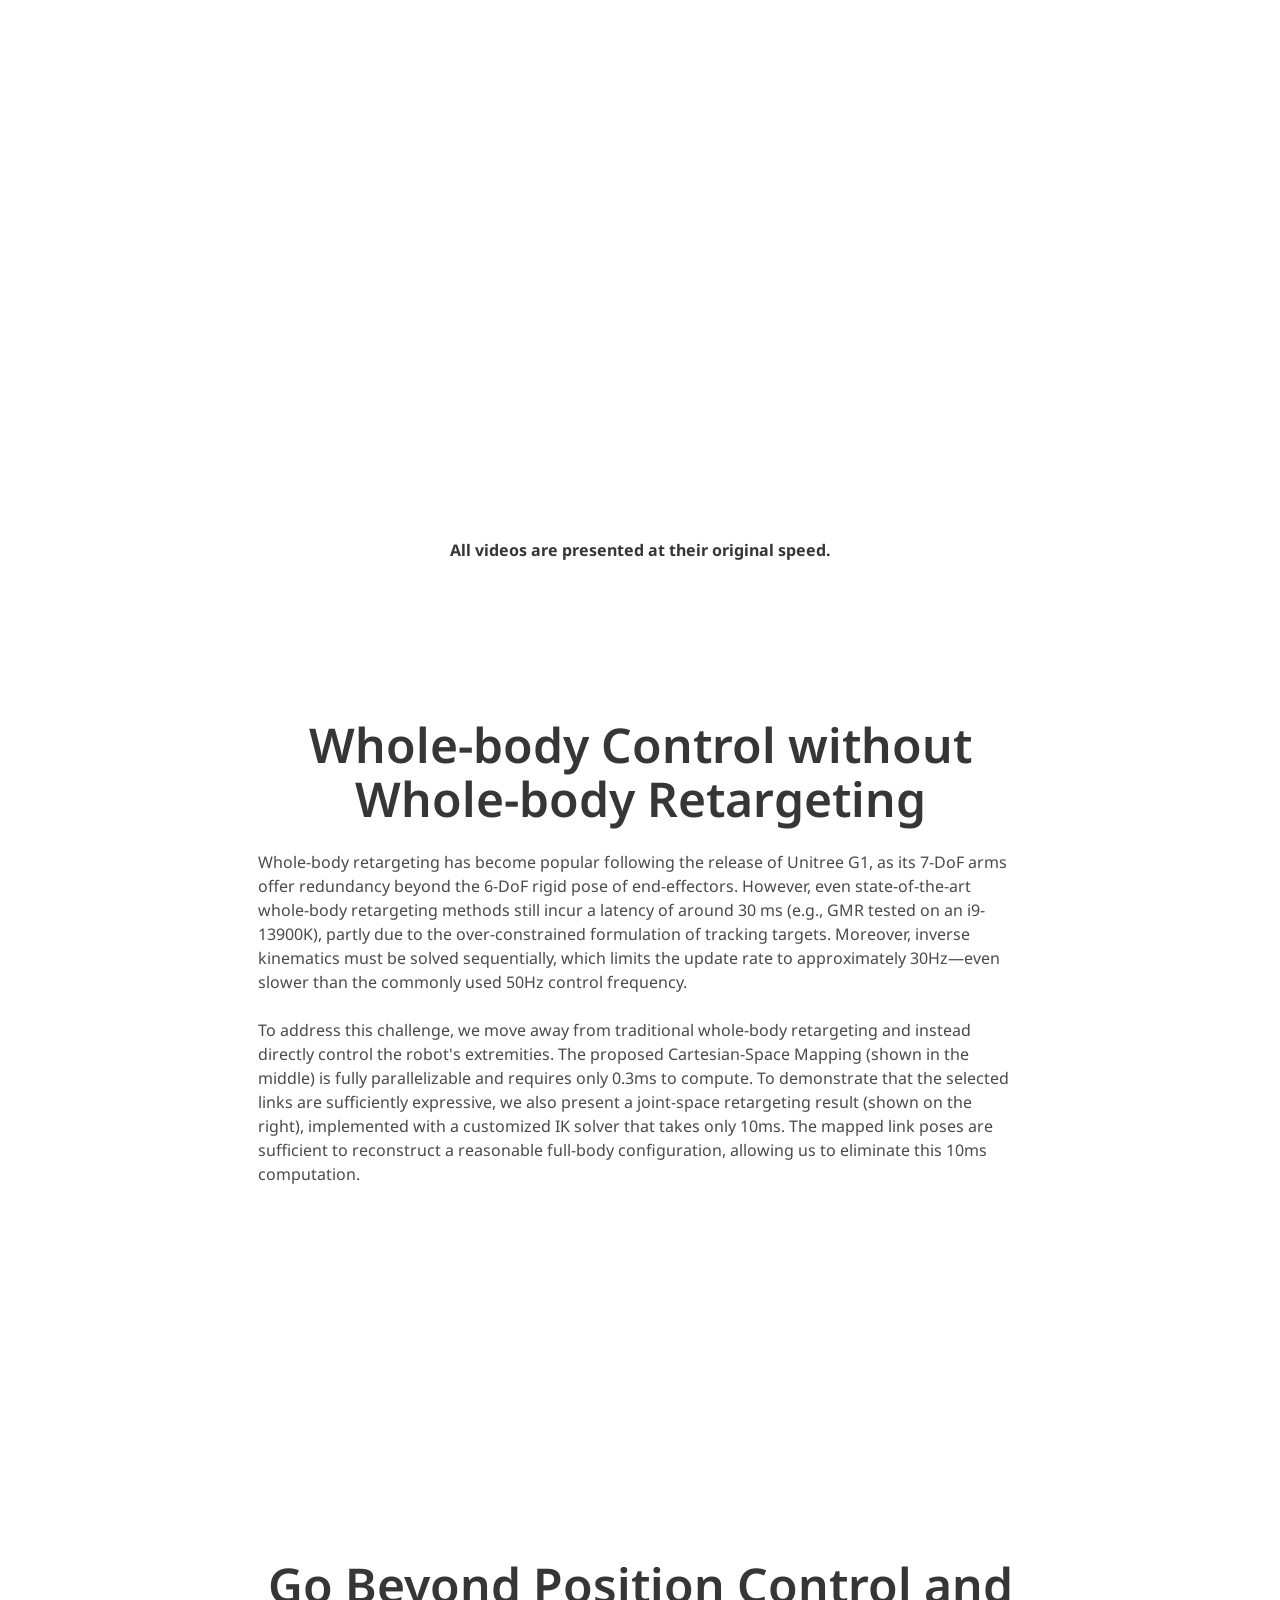
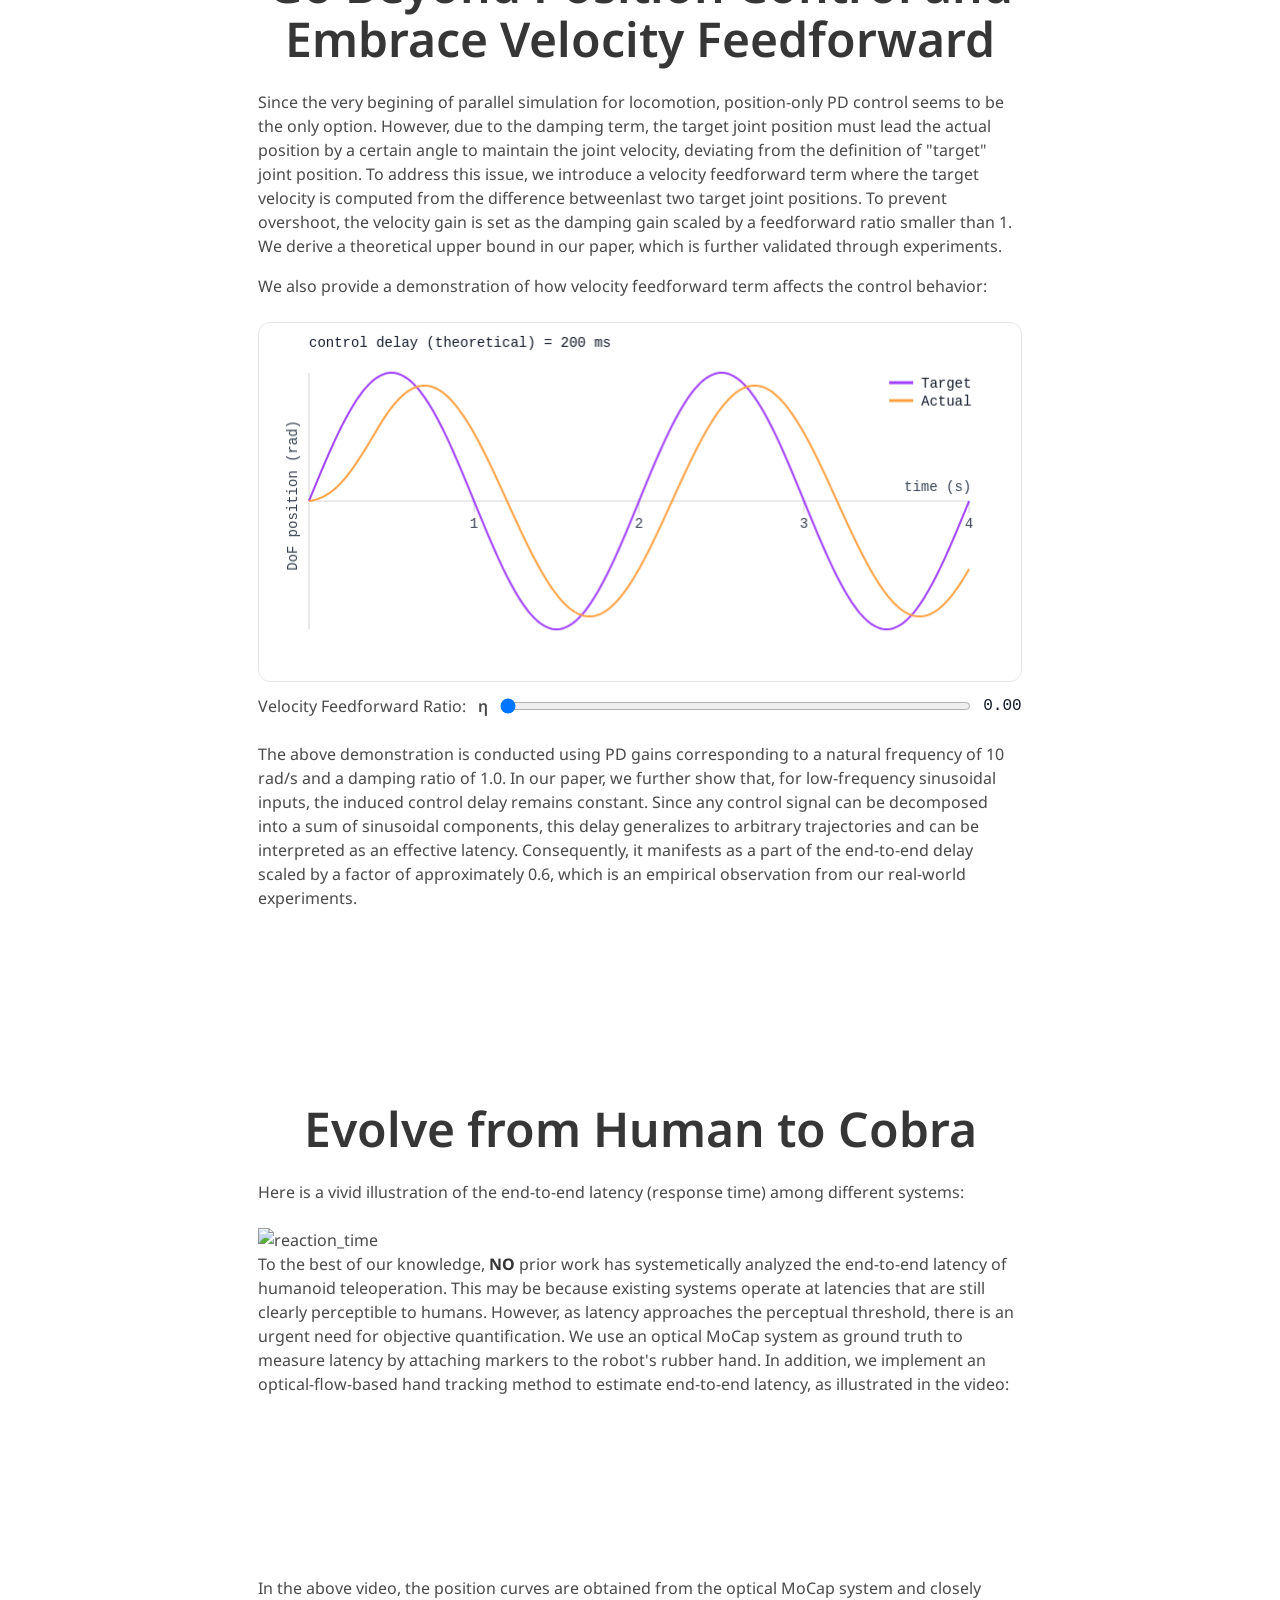
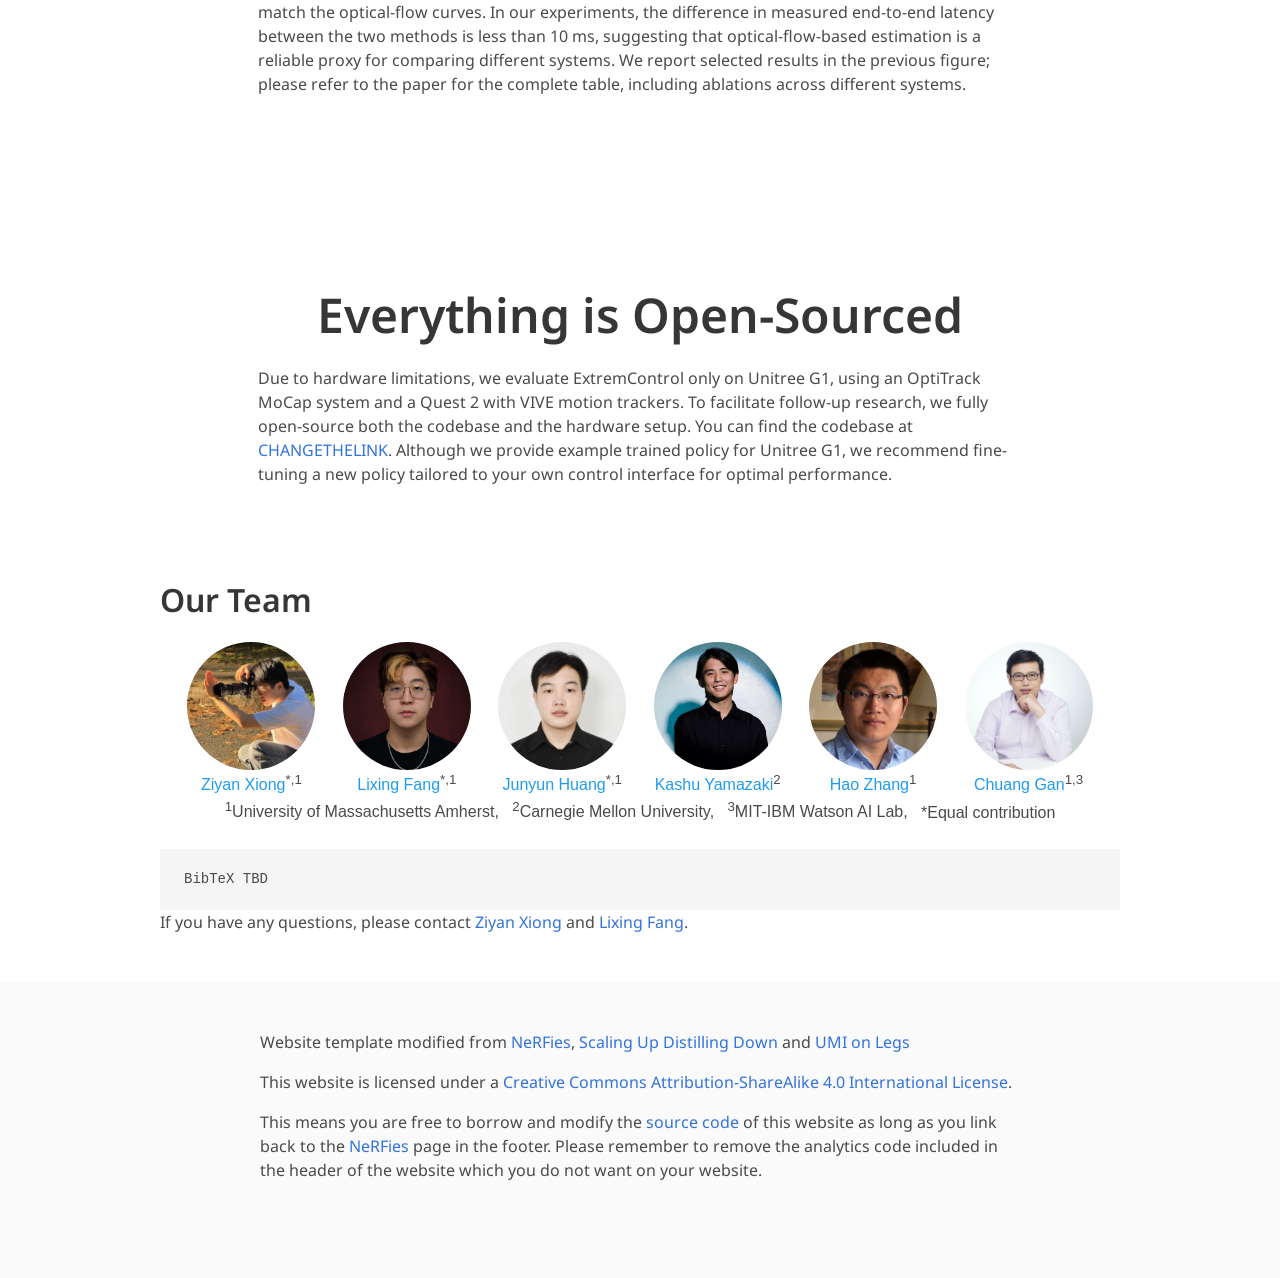
==== commit 23c04d2b: "typo" ====
--- a/index.html
+++ b/index.html
@@ -55,13 +55,18 @@
               </span>
               <span>Paper</span>
             </a>
-            <a class="navbar-item  pl-4 pr-4" href="https://arxiv.org/abs/2407.10353">
+            <!-- <a class="navbar-item  pl-4 pr-4" href="https://arxiv.org/abs/2407.10353">
               <span class="icon" style="margin-right:5px;">
                 <img src="./static/images/arxiv.svg" alt="ArXiv" />
               </span>
-              <span>arXiv</span> </a>
+              <span>arXiv</span> </a> -->
+            <!-- <a href="https://youtu.be/4Bp0q3xHTxE" class="navbar-item  pl-4 pr-4">
+              <span class="icon" style="margin-right:5px;">
+                <img src="./static/images/youtube.svg" alt="Youtube" />
+              </span>
+              <span>Video</span> </a> -->
             <span class="navbar-item  pl-4 pr-4">
-              <a href="https://github.com/real-stanford/umi-on-legs" class="button is-inverted is-large">
+              <a href="https://github.com/UMass-Embodied-AGI/GenesisHumanoid/tree/extremcontrol" class="button is-inverted is-large">
                 <span class="icon">
                   <i class="fab fa-github"></i>
                 </span>
@@ -90,24 +95,24 @@
         <div class="publication-links">
           <!-- PDF Link. -->
           <span class="link-block">
-            <a href="./static/umi-on-legs.pdf" class="external-link button is-normal is-rounded is-dark">
+            <a href="./static/ExtremControl.pdf" class="external-link button is-normal is-rounded is-dark">
               <span class="icon">
                 <img src="./static/images/pdf.svg" alt="PDF" />
               </span>
               <span>Paper</span>
             </a>
           </span>
-          <span class="link-block">
+          <!-- <span class="link-block">
             <a href="https://arxiv.org/abs/2407.10353" class="external-link button is-normal is-rounded is-dark">
               <span class="icon">
                 <img src="./static/images/arxiv.svg" alt="ArXiv" />
               </span>
               <span>arXiv</span>
             </a>
-          </span>
+          </span> -->
           <!-- Code Link. -->
           <span class="link-block">
-            <a href="https://github.com/real-stanford/umi-on-legs"
+            <a href="https://github.com/UMass-Embodied-AGI/GenesisHumanoid/tree/extremcontrol"
               class="external-link button is-normal is-rounded is-dark">
               <span class="icon">
                 <i class="fab fa-github"></i>
@@ -127,7 +132,7 @@
       <ul>
         <li><a href="#extremcontrol">Extremity Control</a></li>
         <li><a href="#feedforward">Velocity Feedforward Control</a></li>
-        <li><a href="#latency">Latency Estimation</a></li>
+        <li><a href="#latency">Latency Analysis</a></li>
         <li><a href="#hardware">Hardware & System</a></li>
       </ul>
     </nav>
@@ -139,29 +144,31 @@
     <div class="columns is-centered">
       <div class="column is-four-fifths has-text-justified is-hidden-mobile">
         <h2 class="subtitle ">
-          UMI on Legs is a framework for combining real-world human demonstrations with
-          simulation trained whole-body controllers, providing a scalable approach for manipulation skills on robot dogs
-          with arms.
+          <strong>ExtremControl</strong> is a humanoid whole-body control framework aiming to minimize the latency when responding to high-level control interface.
+          Instead of relying on whole-body retargeting, we directly control the robot's extremities.
+          To further reduce the latency, we incorporate a velocity feedforward term into PD controller.
         </h2>
-        <br>
-        <h2 class="subtitle">
-          <strong>The best part?</strong>
-          You can plug-and-play your existing visuomotor policies onto a quadruped, making your manipulation
-          policies mobile!
+        <h2 class="subtitle ">
+          Built on top of ExtremControl, we develop a humanoid teleoperation system that achieves end-to-end latency as low as <strong>50ms</strong>.
+          Although our experiments are conducted with MoCap and VR systems, the framework is interface-agnostic—you can seamlessly integrate your own high-level control input.
+        </h2>
+        <h2 class="subtitle ">
+          The codebase is fully open-sourced and built on <strong>Genesis</strong>, enabling additional features beyond what is shown here. Click the
+          <a href="https://github.com/UMass-Embodied-AGI/GenesisHumanoid">link</a> to explore more.
         </h2>
       </div>
 
       <div class="column is-four-fifths is-hidden-tablet has-text-justified-mobile">
         <p>
-          UMI on Legs is a framework for combining real-world human demonstrations with
-          simulation trained whole-body controllers, providing a scalable approach for manipulation skills on robot dogs
-          with arms.
+          <strong>ExtremControl</strong> is a humanoid whole-body control framework minimizing the latency when responding to high-level control interface.
+          Instead of relying on conventional whole-body retargeting, we directly control the robot's extremities.
+          To further reduce the latency, we incorporate a velocity feedforward term into the PD controller.
         </p>
         <br>
         <p>
-          <strong>The best part?</strong>
-          You can plug-and-play your existing visuomotor policies onto a quadruped, making your manipulation
-          policies mobile!
+          Built on top of ExtremControl, we develop a humanoid teleoperation system that achieves end-to-end latency as low as <strong>50ms</strong>.
+          Although our experiments are conducted with MoCap and VR systems, the framework is interface-agnostic—you can seamlessly integrate your own high-level control input.
+          The codebase is fully open-sourced.
         </p>
       </div>
 
@@ -207,8 +214,12 @@
     <source src="./static/videos/Loop_goalkeeper.mp4" type="video/mp4">
   </video>
   <video autoplay muted loop playsinline style="width:100%; height:100%; object-fit:cover;">
-    <source src="./static/videos/Loop_football.mp4" type="video/mp4">
-  </video>
+    <source src="./static/videos/Loop_2lb.mp4" type="video/mp4">
+  </video>
+</div>
+<br>
+<div class="columns is-centered">
+  <strong>All videos are presented at their original speed.</strong>
 </div>
 
 <section class="section is-medium" id="extremcontrol">
@@ -219,21 +230,21 @@
         <h2 class="title is-1 has-text-centered is-size-4-mobile">Whole-body Control without Whole-body Retargeting</h2>
         <div class="content">
           <p>
-            Robots are the reason why it's been hard to collect a lot of robot data.
-            They are expensive 💸, tricky to control for dexterous tasks 🎾, and can punch a hole in the wall (or
-            itself) if you're not
-            careful ☠️.
-            What if we could collect robot data without robots?
-          </p>
-        </div>
-
-        <div class="content">
-          <p>
-            <a href="https://umi-gripper.github.io/">UMI</a> is a handheld gripper with a
-            GoPro attached.
-            With UMI, we can collect real-world robot demonstrations anywhere for any manipulation skill,
-            without any robots.
-            So just walk out into the wild with UMI, and start collecting data!
+            Whole-body retargeting has become popular following the release of Unitree G1, as its 7-DoF arms 
+            offer redundancy beyond the 6-DoF rigid pose of end-effectors. However, even state-of-the-art whole-body retargeting
+            methods still incur a latency of around 30 ms (e.g., GMR tested on an i9-13900K), partly due to the over-constrained
+            formulation of tracking targets. Moreover, inverse kinematics must be solved sequentially, 
+            which limits the update rate to approximately 30Hz—even slower than the commonly used 50Hz control frequency.
+          </p>
+        </div>
+
+        <div class="content">
+          <p>
+            To address this challenge, we move away from traditional whole-body retargeting and instead directly control the robot's extremities.
+            The proposed Cartesian-Space Mapping (shown in the middle) is fully parallelizable and requires only 0.3ms to compute.
+            To demonstrate that the selected links are sufficiently expressive, we also present a joint-space retargeting result (shown on the right),
+            implemented with a customized IK solver that takes only 10ms. The mapped link poses are sufficient to reconstruct a reasonable 
+            full-body configuration, allowing us to eliminate this 10ms computation.
           </p>
         </div> 
         <video autoplay muted loop playsinline height="100%">
@@ -253,31 +264,36 @@
         <h2 class="title is-1 has-text-centered is-size-4-mobile">Go Beyond Position Control and Embrace Velocity Feedforward</h2>
         <div class="content">
           <p>
-            Robots are the reason why it's been hard to collect a lot of robot data.
-            They are expensive 💸, tricky to control for dexterous tasks 🎾, and can punch a hole in the wall (or
-            itself) if you're not
-            careful ☠️.
-            What if we could collect robot data without robots?
-          </p>
-        </div>
-
-        <div class="content">
-          <p>
-            <a href="https://umi-gripper.github.io/">UMI</a> is a handheld gripper with a
-            GoPro attached.
-            With UMI, we can collect real-world robot demonstrations anywhere for any manipulation skill,
-            without any robots.
-            So just walk out into the wild with UMI, and start collecting data!
+            Since the very begining of parallel simulation for locomotion, position-only PD control seems to be the only option.
+            However, due to the damping term, the target joint position must lead the actual position by a certain angle to maintain the 
+            joint velocity, deviating from the definition of "target" joint position. To address this issue,
+            we introduce a velocity feedforward term where the target velocity is computed from the difference betweenlast two target joint positions.
+            To prevent overshoot, the velocity gain is set as the damping gain scaled by a feedforward ratio smaller than 1. 
+            We derive a theoretical upper bound in our paper, which is further validated through experiments.
+          </p>
+          <p>
+            We also provide a demonstration of how velocity feedforward term affects the control behavior:
           </p>
         </div>
 
         <div class="phase-demo">
           <canvas id="phase-demo-canvas" aria-label="Phase difference demo"></canvas>
           <div class="phase-demo-controls">
-            <label for="phase-demo-eta">η</label>
+            Velocity Feedforward Ratio: <label for="phase-demo-eta">η</label>
             <input id="phase-demo-eta" type="range" min="0" max="0.90" step="0.01" value="0" />
             <div id="phase-demo-val" class="phase-demo-val">0.00</div>
           </div>
+        </div>
+
+        <br>
+        <div class="content">
+          <p>
+            The above demonstration is conducted using PD gains corresponding to a natural frequency of 10 rad/s and a damping ratio of 1.0.
+            In our paper, we further show that, for low-frequency sinusoidal inputs, the induced control delay remains constant.
+            Since any control signal can be decomposed into a sum of sinusoidal components, this delay generalizes to arbitrary trajectories
+            and can be interpreted as an effective latency. Consequently, it manifests as a part of the end-to-end delay scaled by a factor of approximately 0.6, 
+            which is an empirical observation from our real-world experiments.
+          </p>
         </div>
       </div>
     </div>
@@ -376,7 +392,7 @@
         drawSin(orange, -delay * omega, true);
 
         ctx.fillStyle = "#111827";
-        ctx.fillText(`control delay = ${delay.toFixed(3) * 1000} ms`, margin, 24);
+        ctx.fillText(`control delay (theoretical) = ${delay.toFixed(3) * 1000} ms`, margin, 24);
 
         // legend
         const lx = w - margin - 80;
@@ -430,11 +446,20 @@
   <div class="container is-max-desktop">
     <div class="columns is-centered">
       <div class="column is-four-fifths">
-        <h2 class="title is-1 has-text-centered is-size-4-mobile">Evolving from Human to Cobra</h2>
+        <h2 class="title is-1 has-text-centered is-size-4-mobile">Evolve from Human to Cobra</h2>
+        <div class="content">
+          <p>
+            Here is a vivid illustration of the end-to-end latency (response time) among different systems:
+          </p>
+        </div>
         <img src="./static/images/reaction.jpg" alt="reaction_time" />
         <div class="content">
           <p>
-            On a quiet afternoon that felt slightly longer than it needed to be, the room filled with a soft, almost mechanical hum, as if the walls themselves were thinking. A cup of coffee sat untouched on the desk, slowly cooling while light from the window drifted across scattered notes and half-finished sketches. Somewhere outside, a bus passed, its sound briefly folding into the background noise of the city before disappearing again. The mind wandered easily in moments like this, hopping from unfinished plans to vague future ideas, then back to the present with no clear reason. Time seemed elastic, stretching and compressing depending on what the eyes focused on. A small crack in the paint became fascinating, then suddenly irrelevant. Thoughts layered over one another, not chaotic but loosely organized, like books stacked without labels.
+            To the best of our knowledge, <strong>NO</strong> prior work has systemetically analyzed the end-to-end latency of humanoid teleoperation.
+            This may be because existing systems operate at latencies that are still clearly perceptible to humans.
+            However, as latency approaches the perceptual threshold, there is an urgent need for objective quantification.
+            We use an optical MoCap system as ground truth to measure latency by attaching markers to the robot's rubber hand.
+            In addition, we implement an optical-flow-based hand tracking method to estimate end-to-end latency, as illustrated in the video:
           </p>
         </div>
         <video autoplay muted loop playsinline height="100%">
@@ -443,7 +468,10 @@
 
         <div class="content">
           <p>
-            Nothing particularly important happened, yet everything felt quietly significant in a way that was hard to explain. The afternoon carried on with this gentle uncertainty, offering space to think, forget, remember, and think again. Eventually, the coffee would be reheated, the notes would be reorganized, and the sketches might become something more concrete. Or maybe they wouldn’t. Either way, the moment existed for its own sake, suspended between intention and distraction, content to remain undefined.
+            In the above video, the position curves are obtained from the optical MoCap system and closely match the optical-flow curves.
+            In our experiments, the difference in measured end-to-end latency between the two methods is less than 10 ms,
+            suggesting that optical-flow-based estimation is a reliable proxy for comparing different systems.
+            We report selected results in the previous figure; please refer to the paper for the complete table, including ablations across different systems.
           </p>
         </div>
 
@@ -462,28 +490,13 @@
         <h2 class="title is-1 has-text-centered is-size-4-mobile">Everything is Open-Sourced</h2>
         <div class="content">
           <p>
-            Following our lab's <a href="https://real.stanford.edu/lab.html#robot-grid">caffinated drinks naming
-              tradition</a>, I've decided to name our quadruped Espresso and our new arm Oat Milk.
-            My hope is that, when combined together, Espresso and Oat Milk will be as capable as Latte (our UR5 which
-            has <a href="https://flingbot.cs.columbia.edu/">unfolded</a> and <a
-              href="https://clothfunnels.cs.columbia.edu/">folded</a> cloths and <a
-              href="https://umi-gripper.github.io/">washed dishes</a>).
-            Deploying policies from Latte to Espresso and Oat Milk, as we've done, is the first step 🚀.
-          </p>
-        </div>
-
-        <div class="content">
-          <p>
-            Espresso - Oat Milk comes with a GoPro on its head 🎩, a 3D printed gripper at the end of its arm 🦾, and an
-            iPhone on its butt
-            🍑.
-            The GoPro streams visual observations through a capture card, serving as the policy observation.
-            Meanwhile, the iPhone runs a custom iOS app we developed, which streams the robot's body pose, allowing <a
-              href="stable-tracking">world frame stabilization</a>.
-          </p>
-        </div>
-
-
+            Due to hardware limitations, we evaluate ExtremControl only on Unitree G1, using an OptiTrack MoCap system and a Quest 2 with VIVE motion trackers.
+            To facilitate follow-up research, we fully open-source both the codebase and the hardware setup.
+            You can find the codebase at <a href="https://github.com/UMass-Embodied-AGI/GenesisHumanoid/tree/extremcontrol">CHANGETHELINK</a>.
+            Although we provide example trained policy for Unitree G1, we recommend fine-tuning a new policy tailored to 
+            your own control interface for optimal performance.
+          </p>
+        </div>
 
       </div>
     </div>
@@ -518,7 +531,7 @@
               <img class="is-rounded" src="./static/images/junyun.webp" alt="Junyun Huang">
             </a>
           </figure>
-          <a href="https://adrianhuang2002.github.io/">Junyun Huang</a><sup>1</sup>
+          <a href="https://adrianhuang2002.github.io/">Junyun Huang</a><sup>*,1</sup>
         </div>
         <div class="author-block has-text-centered has-addons-centered">
           <figure class="image is-128x128">
@@ -542,13 +555,14 @@
               <img class="is-rounded" src="./static/images/chuang.jpg" alt="Chuang Gan">
             </a>
           </figure>
-          <a href="https://people.csail.mit.edu/ganchuang/">Chuang Gan</a><sup>1</sup>
+          <a href="https://people.csail.mit.edu/ganchuang/">Chuang Gan</a><sup>1,3</sup>
         </div>
       </div>
 
       <div class="publication-authors">
         <span class="author-block"><sup>1</sup>University of Massachusetts Amherst,&nbsp;&nbsp;</span>
         <span class="author-block"><sup>2</sup>Carnegie Mellon University,&nbsp;&nbsp;</span>
+        <span class="author-block"><sup>3</sup>MIT-IBM Watson AI Lab,&nbsp;&nbsp;</span>
         <span class="author-block">*Equal contribution</span>
       </div>
 
@@ -556,6 +570,10 @@
     </div>
     <br>
     <pre class="is-hidden-mobile"><code>BibTeX TBD</code></pre>
+    <p>
+      If you have any questions, please contact <a href="https://ziyanx02.github.io/">Ziyan Xiong</a> and <a
+        href="https://owenowl.github.io/">Lixing Fang</a>.
+    </p>
   </div>
 </section>
 
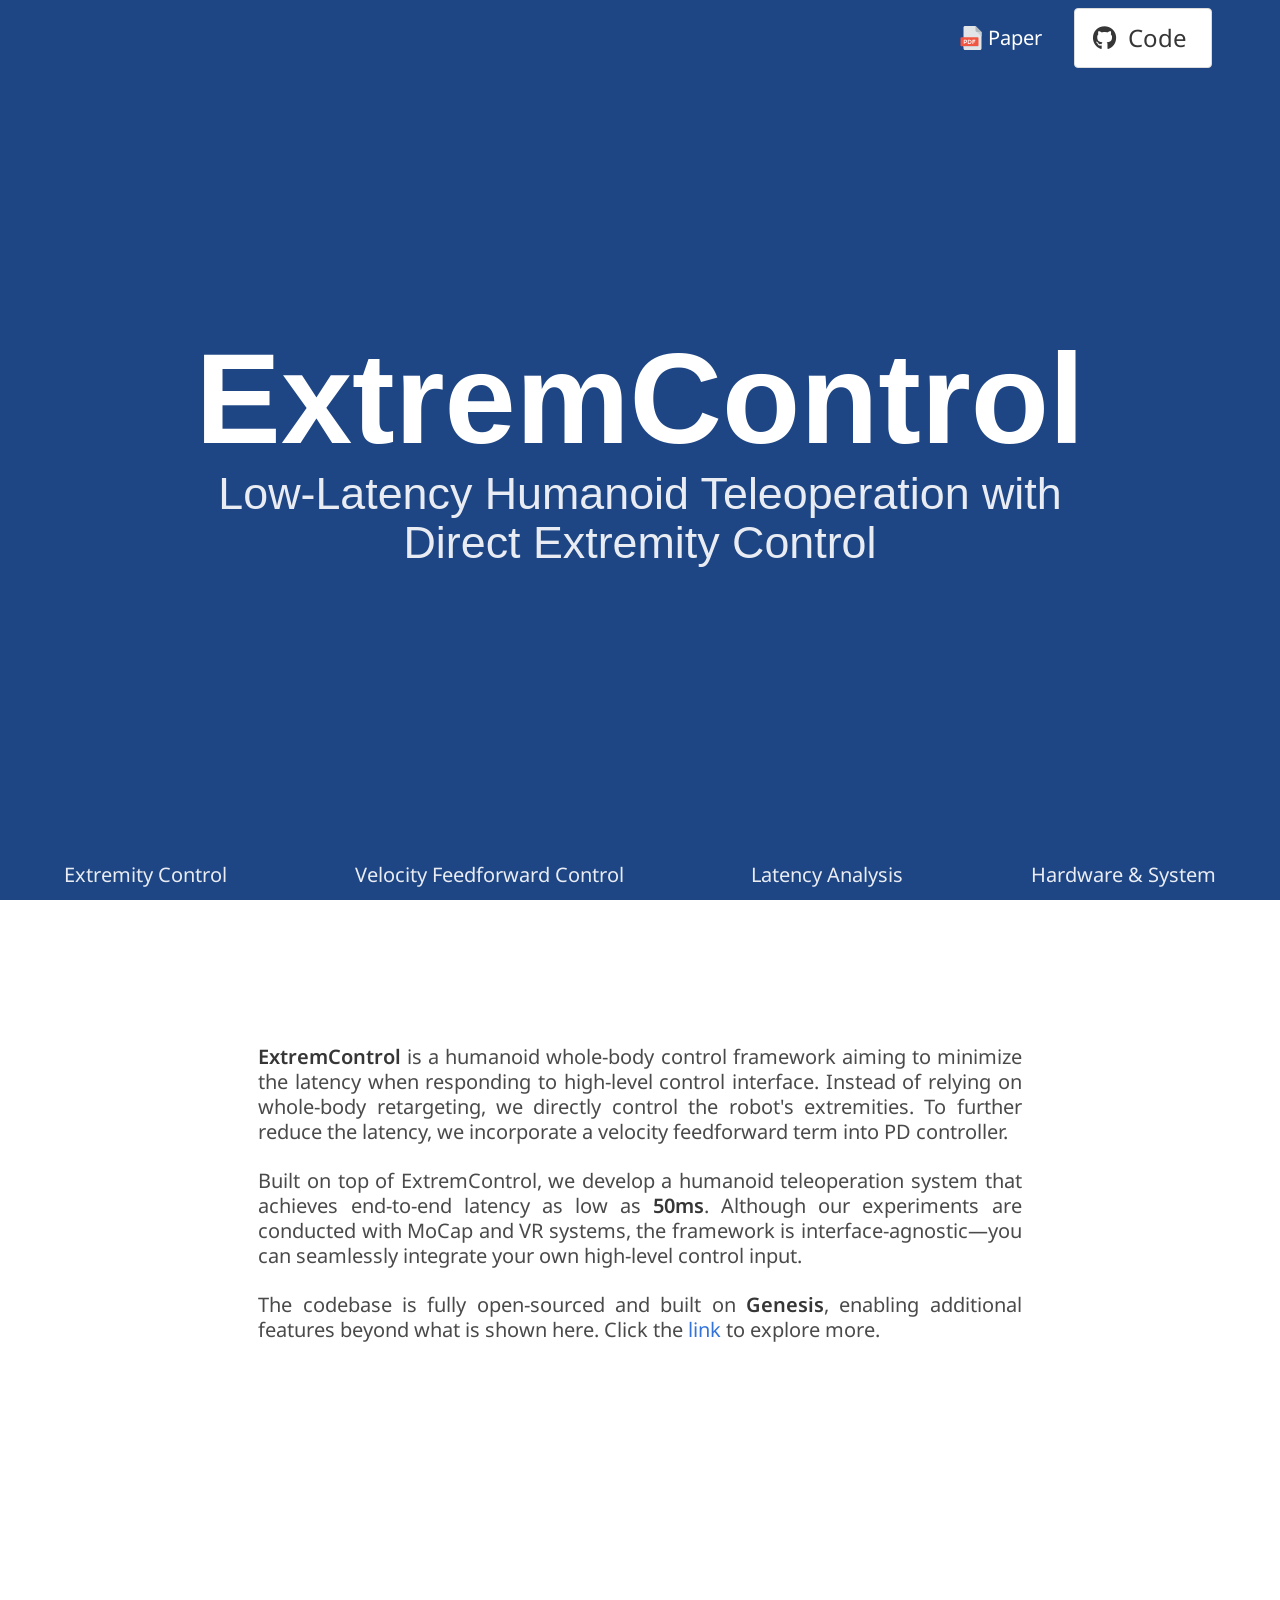
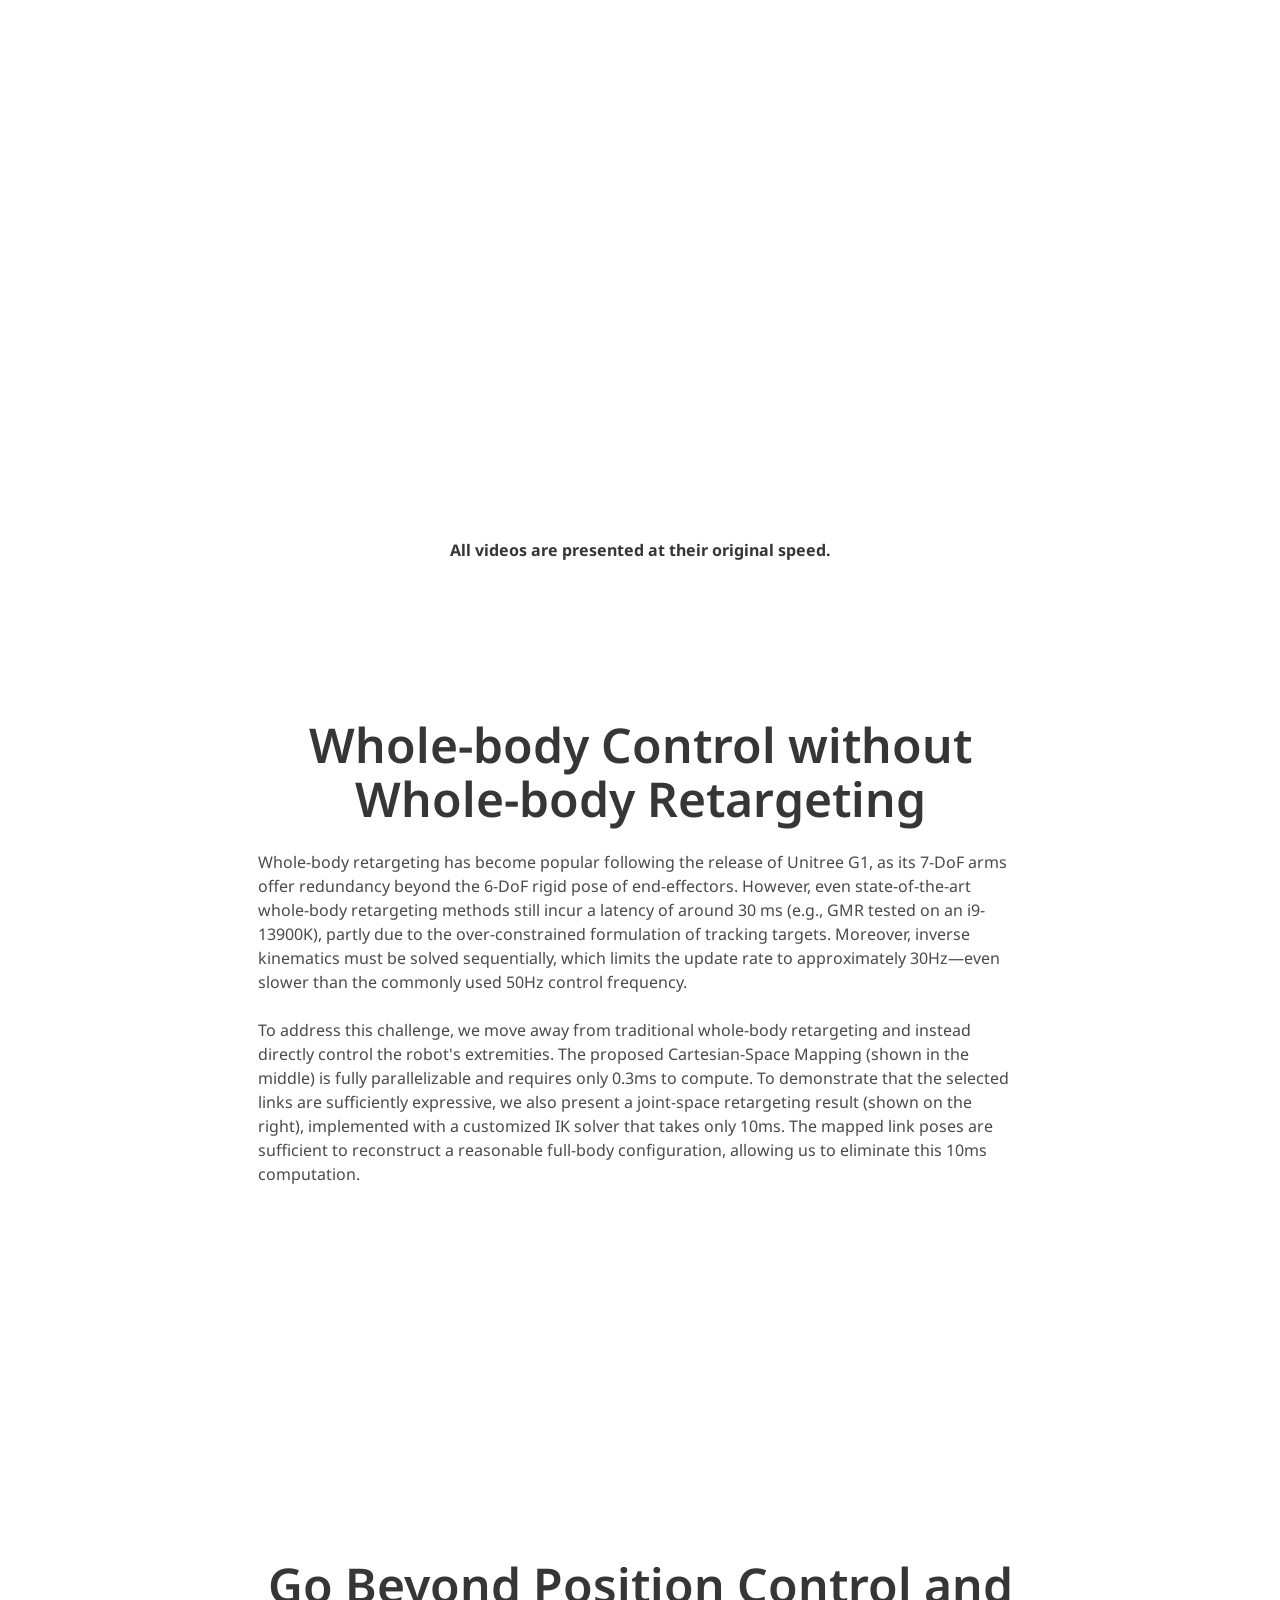
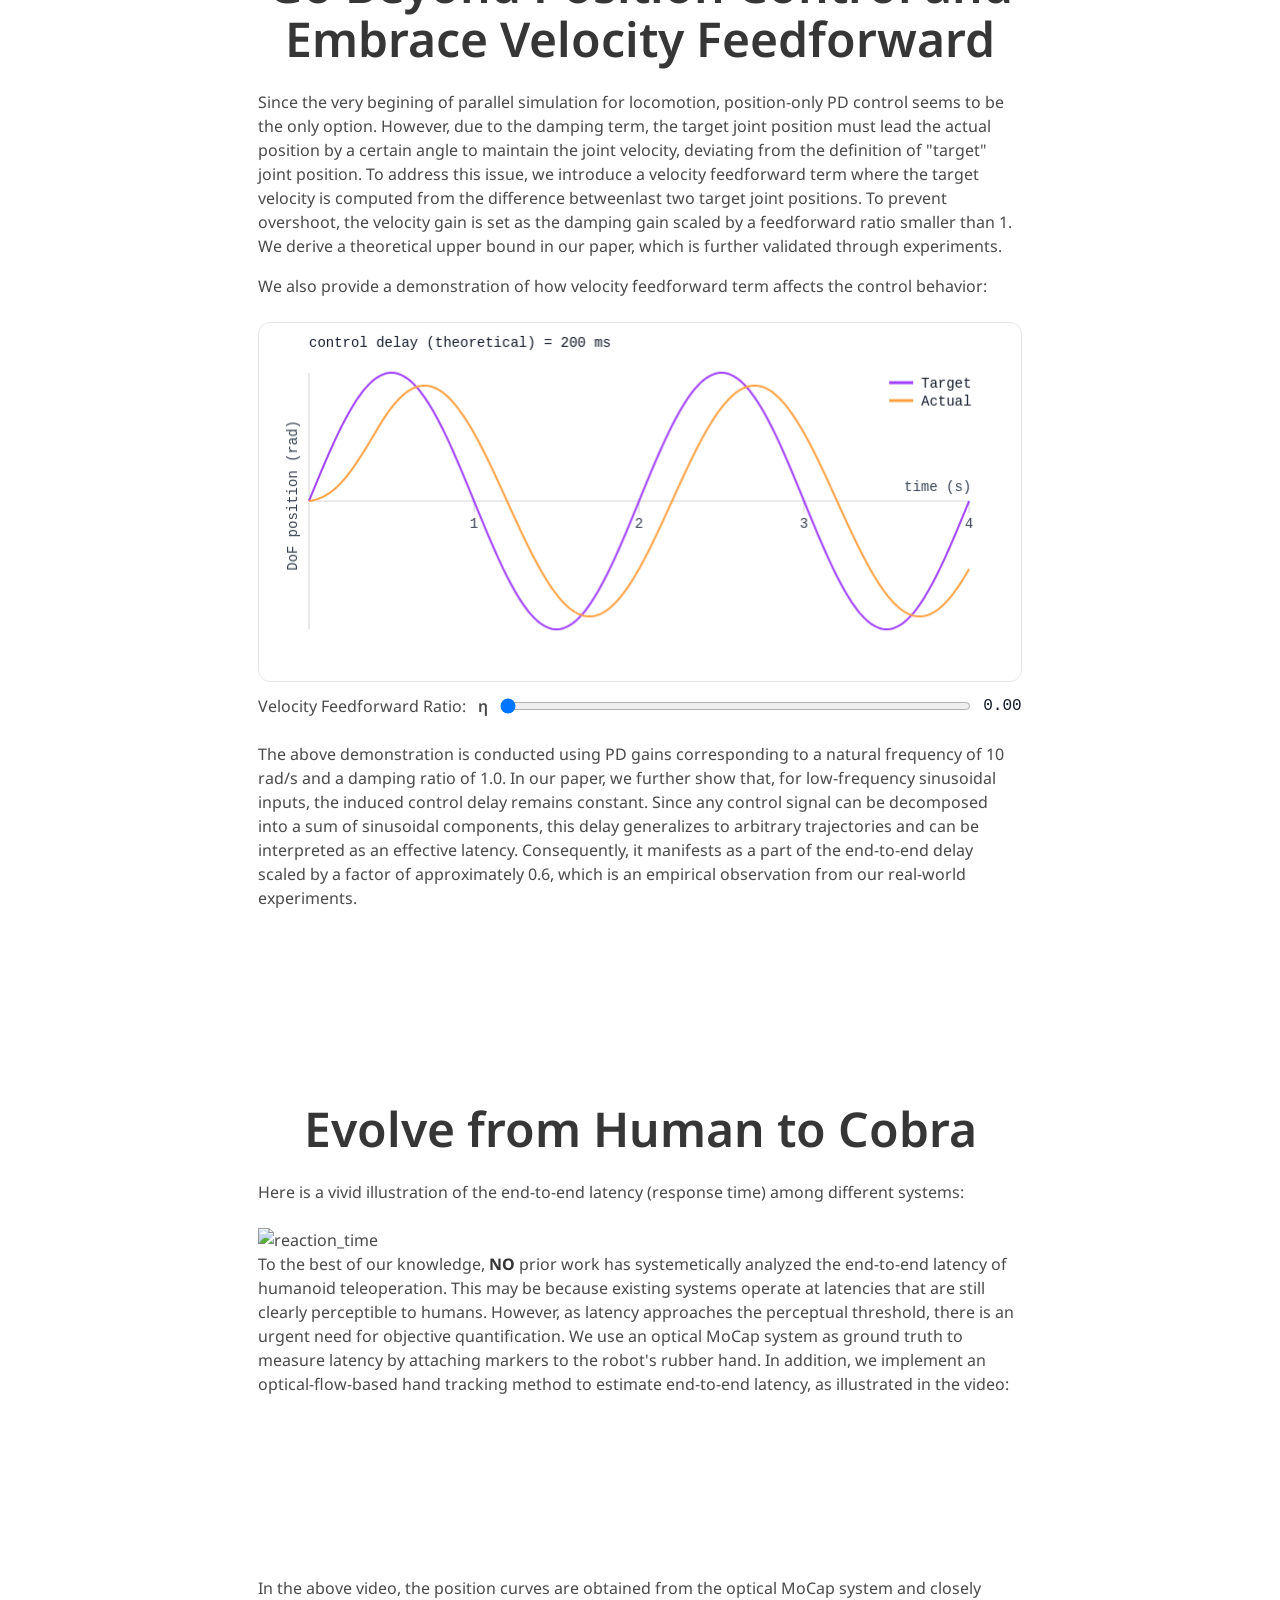
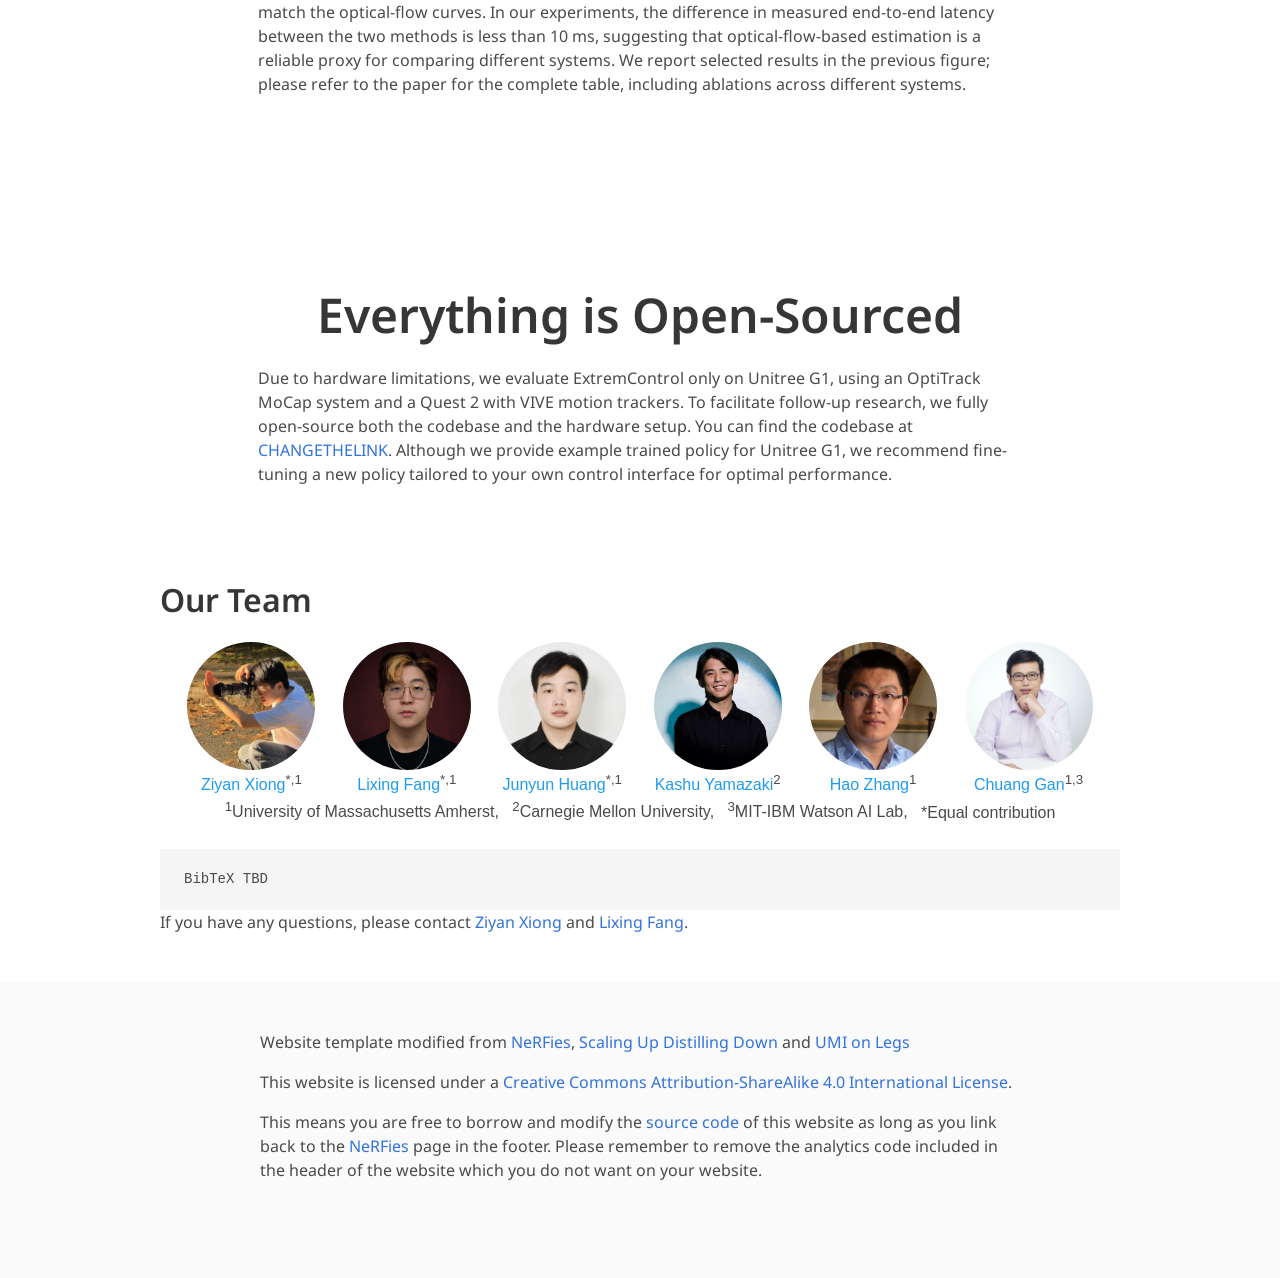
==== commit f8b77daf: "fa icon source replace" ====
--- a/index.html
+++ b/index.html
@@ -20,7 +20,7 @@
   <link rel="stylesheet" href="https://cdn.jsdelivr.net/gh/jpswalsh/academicons@1/css/academicons.min.css">
   <link rel="stylesheet" href="./static/css/index.css">
 
-  <script src="https://kit.fontawesome.com/19914a84eb.js" crossorigin="anonymous"></script>
+  <link rel="stylesheet" href="https://cdnjs.cloudflare.com/ajax/libs/font-awesome/6.5.0/css/all.min.css">
 
   <script src="https://ajax.googleapis.com/ajax/libs/jquery/3.5.1/jquery.min.js"></script>
   <script src="./static/js/bulma-carousel.min.js"></script>
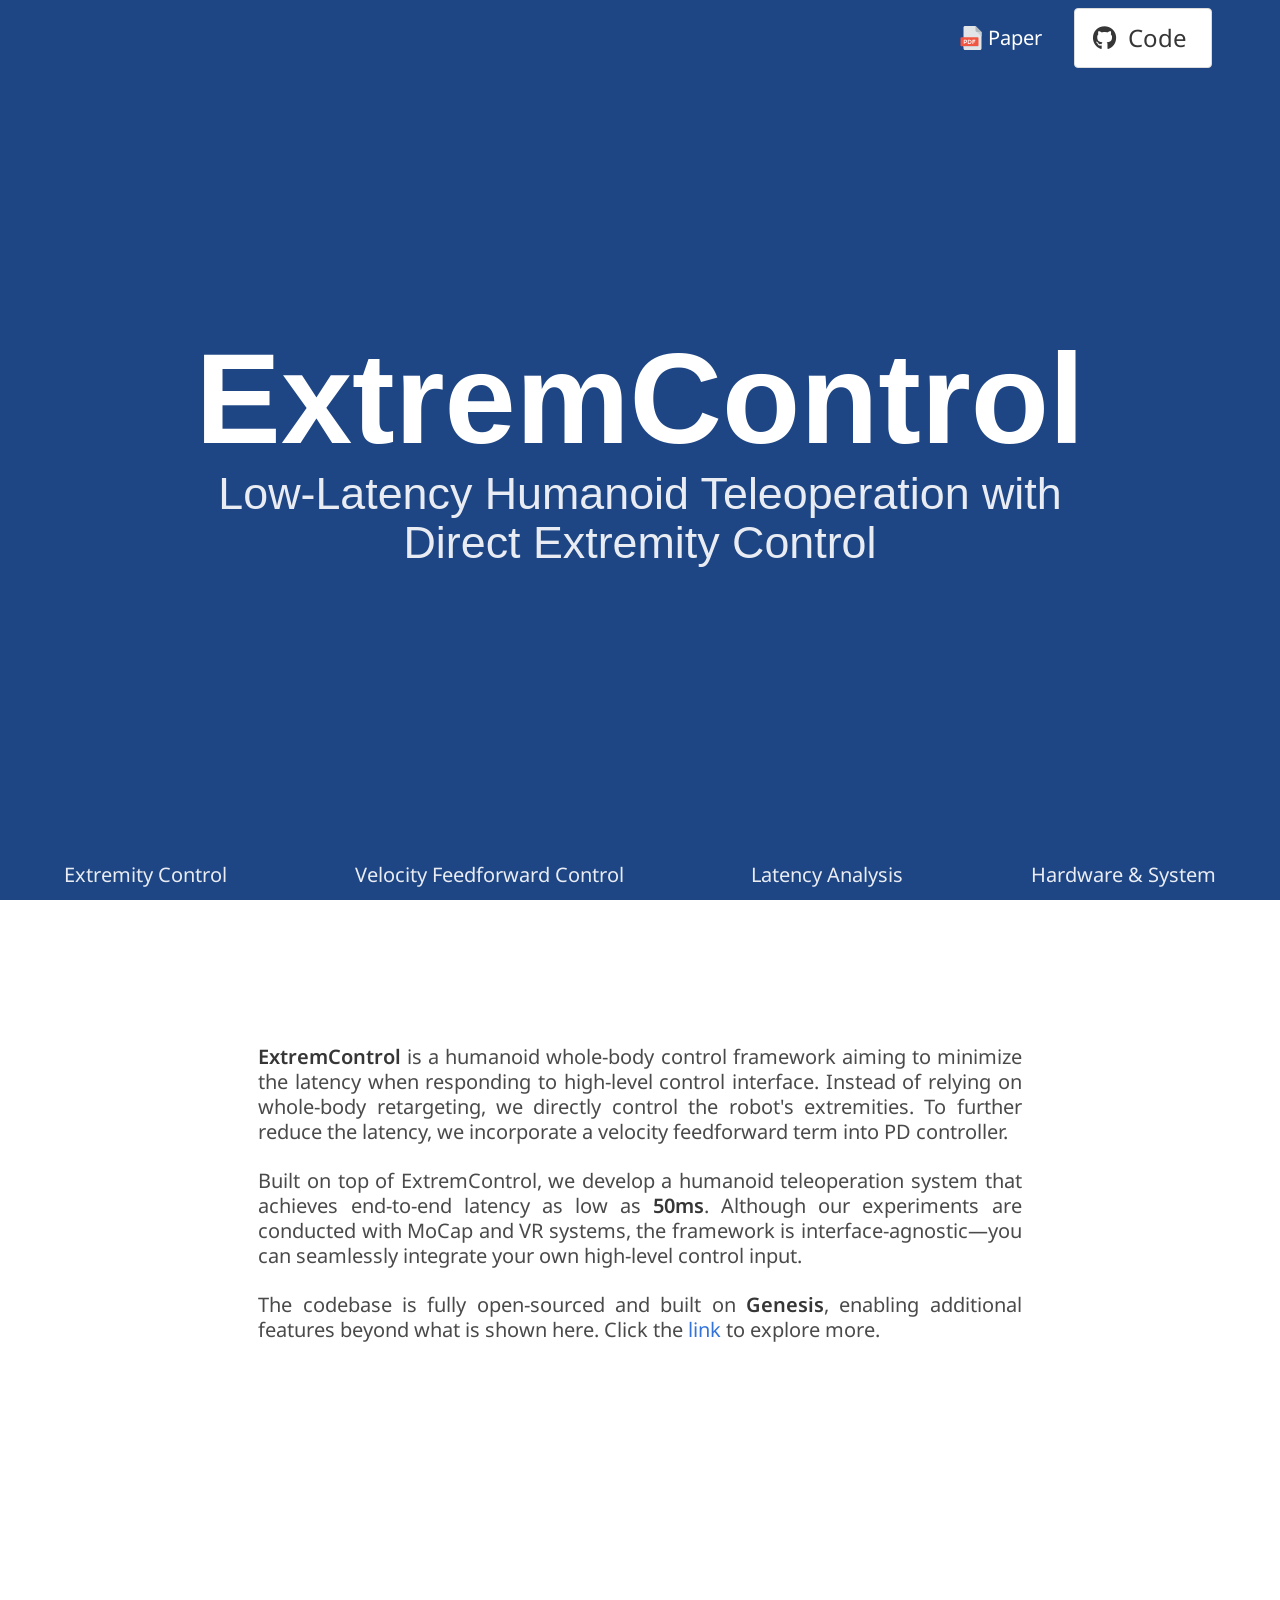
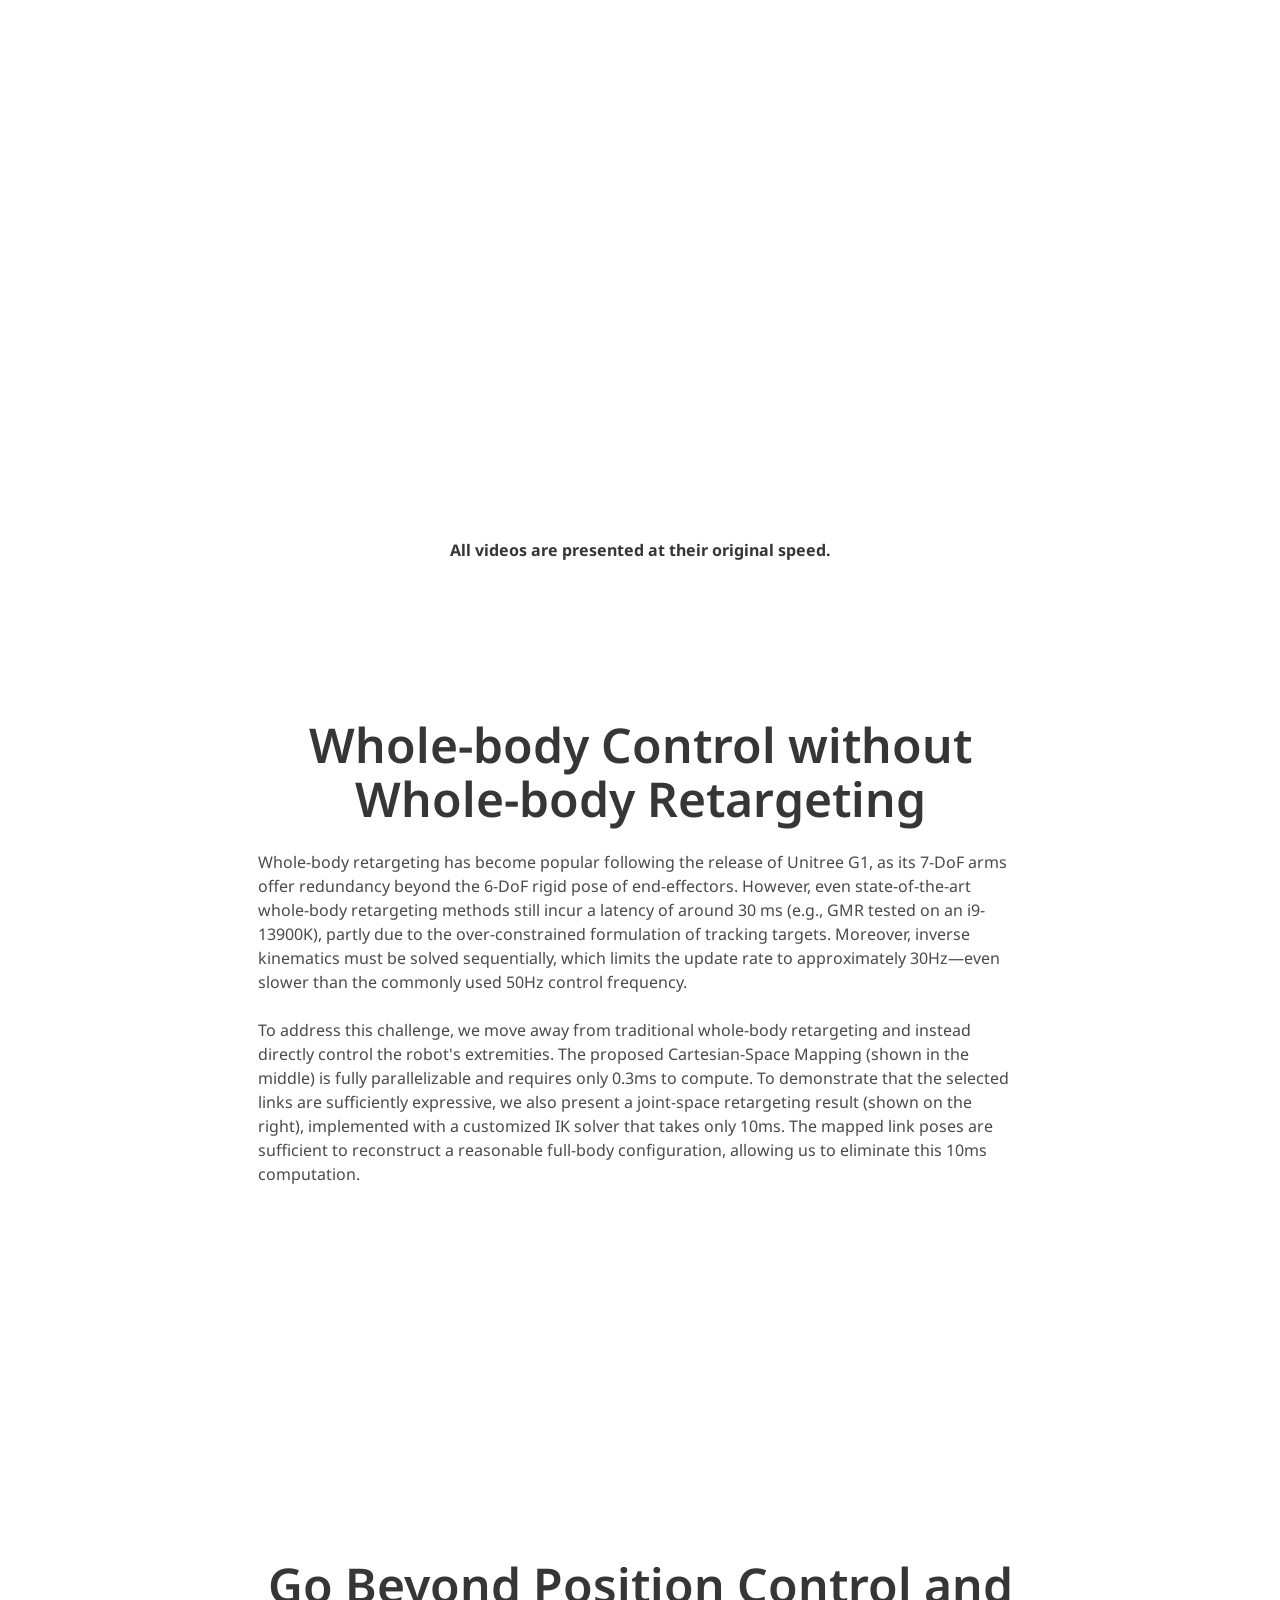
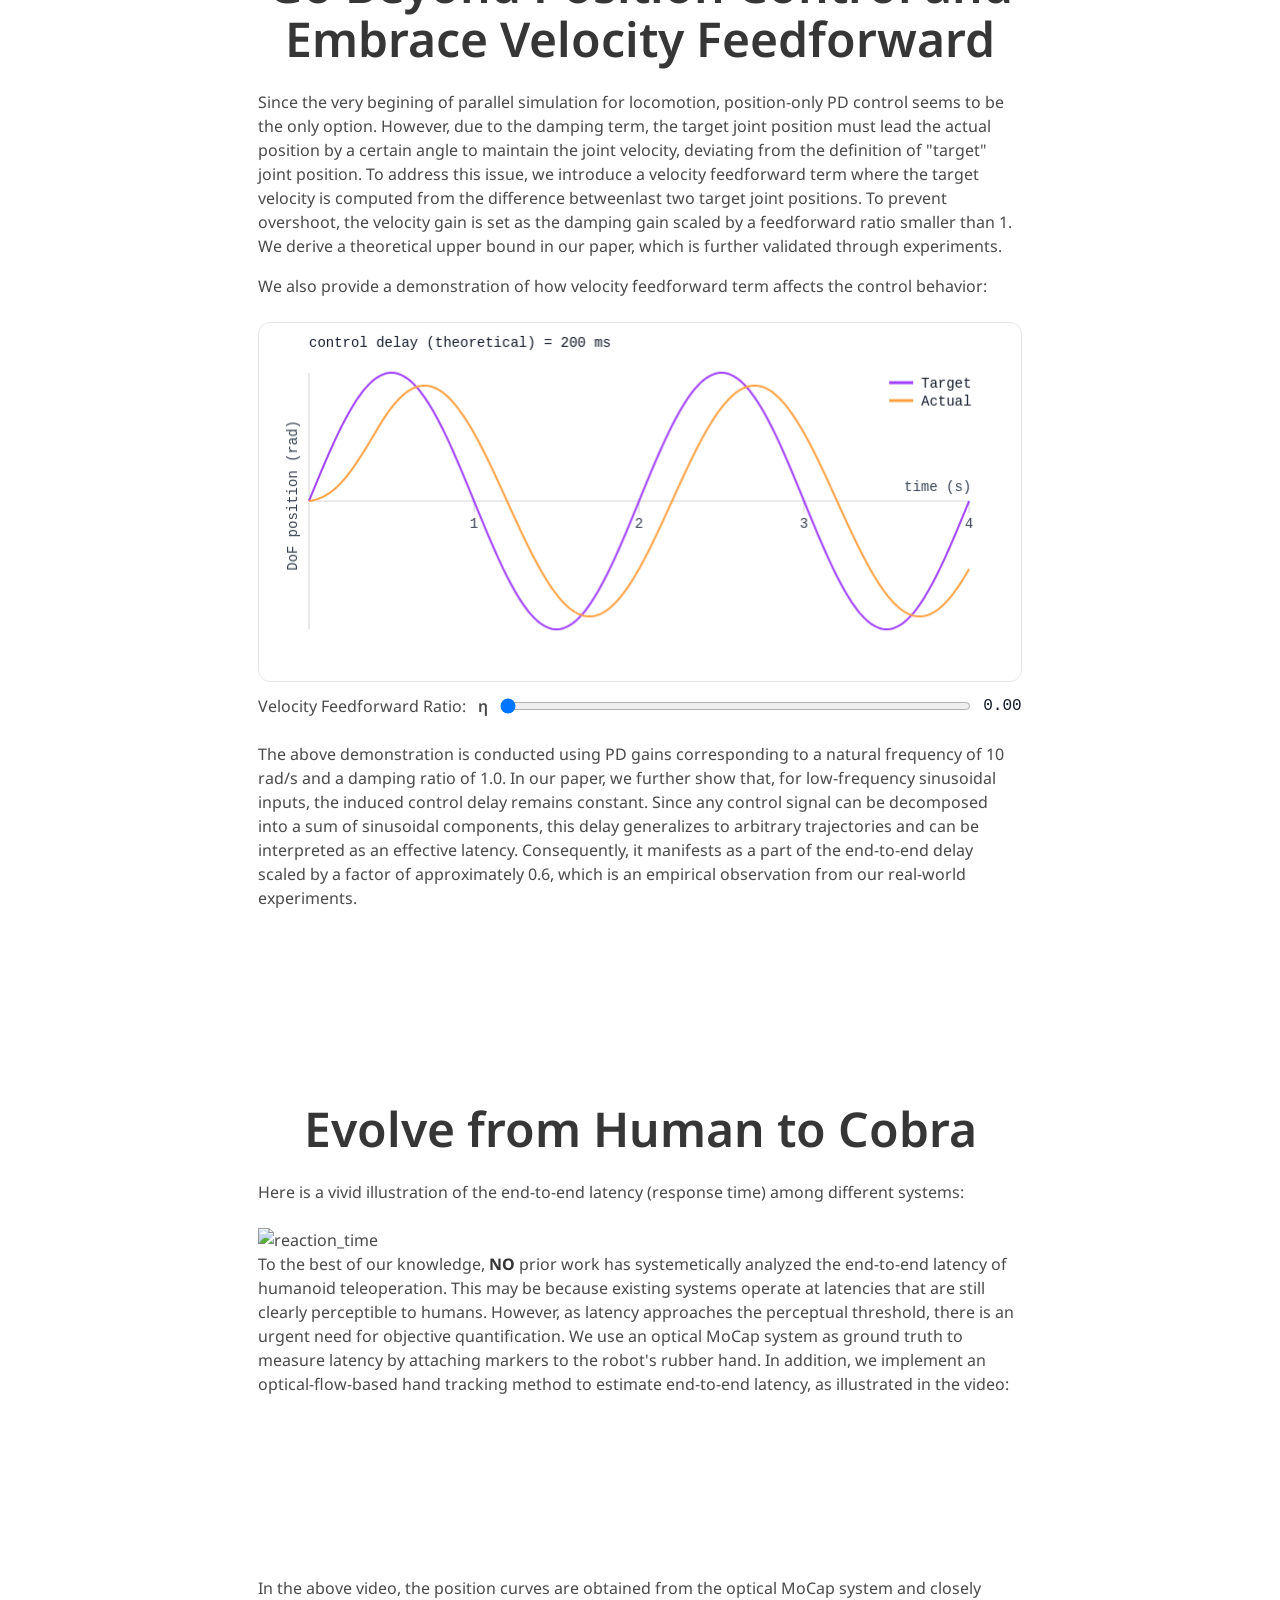
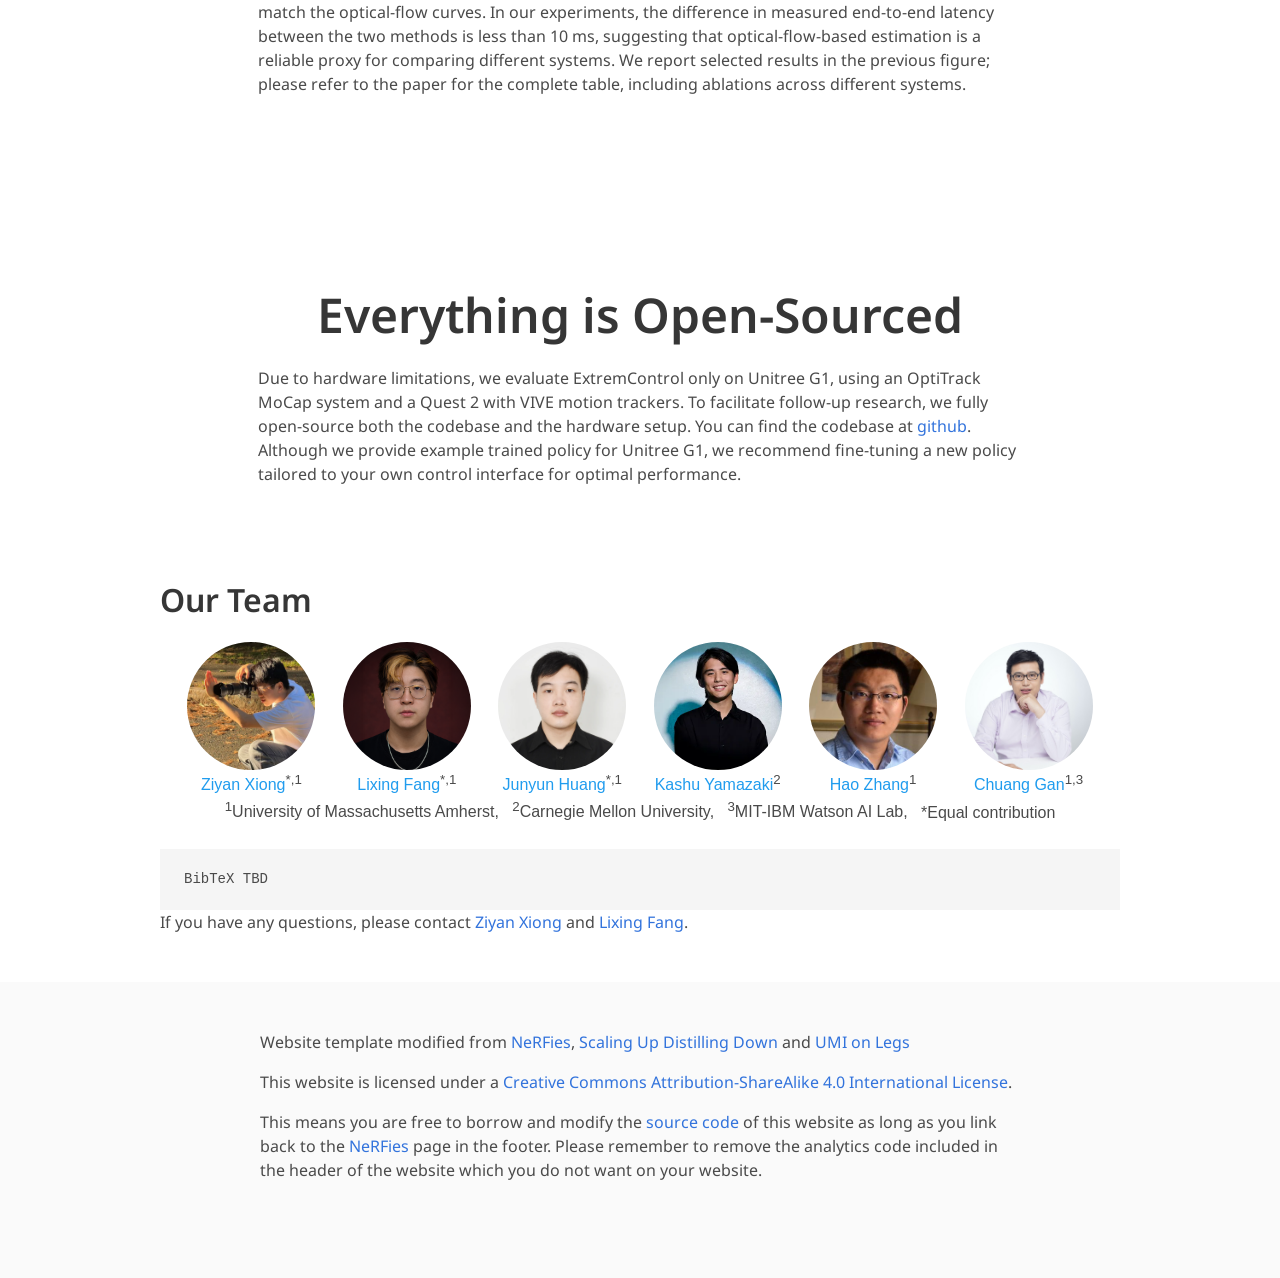
==== commit 2b4a7153: "update link" ====
--- a/index.html
+++ b/index.html
@@ -66,7 +66,7 @@
               </span>
               <span>Video</span> </a> -->
             <span class="navbar-item  pl-4 pr-4">
-              <a href="https://github.com/UMass-Embodied-AGI/GenesisHumanoid/tree/extremcontrol" class="button is-inverted is-large">
+              <a href="https://github.com/UMass-Embodied-AGI/Genesis-Humanoid/tree/extremcontrol" class="button is-inverted is-large">
                 <span class="icon">
                   <i class="fab fa-github"></i>
                 </span>
@@ -112,7 +112,7 @@
           </span> -->
           <!-- Code Link. -->
           <span class="link-block">
-            <a href="https://github.com/UMass-Embodied-AGI/GenesisHumanoid/tree/extremcontrol"
+            <a href="https://github.com/UMass-Embodied-AGI/Genesis-Humanoid/tree/extremcontrol"
               class="external-link button is-normal is-rounded is-dark">
               <span class="icon">
                 <i class="fab fa-github"></i>
@@ -154,7 +154,7 @@
         </h2>
         <h2 class="subtitle ">
           The codebase is fully open-sourced and built on <strong>Genesis</strong>, enabling additional features beyond what is shown here. Click the
-          <a href="https://github.com/UMass-Embodied-AGI/GenesisHumanoid">link</a> to explore more.
+          <a href="https://github.com/UMass-Embodied-AGI/Genesis-Humanoid">link</a> to explore more.
         </h2>
       </div>
 
@@ -492,7 +492,7 @@
           <p>
             Due to hardware limitations, we evaluate ExtremControl only on Unitree G1, using an OptiTrack MoCap system and a Quest 2 with VIVE motion trackers.
             To facilitate follow-up research, we fully open-source both the codebase and the hardware setup.
-            You can find the codebase at <a href="https://github.com/UMass-Embodied-AGI/GenesisHumanoid/tree/extremcontrol">CHANGETHELINK</a>.
+            You can find the codebase at <a href="https://github.com/UMass-Embodied-AGI/Genesis-Humanoid/tree/extremcontrol">github</a>.
             Although we provide example trained policy for Unitree G1, we recommend fine-tuning a new policy tailored to 
             your own control interface for optimal performance.
           </p>
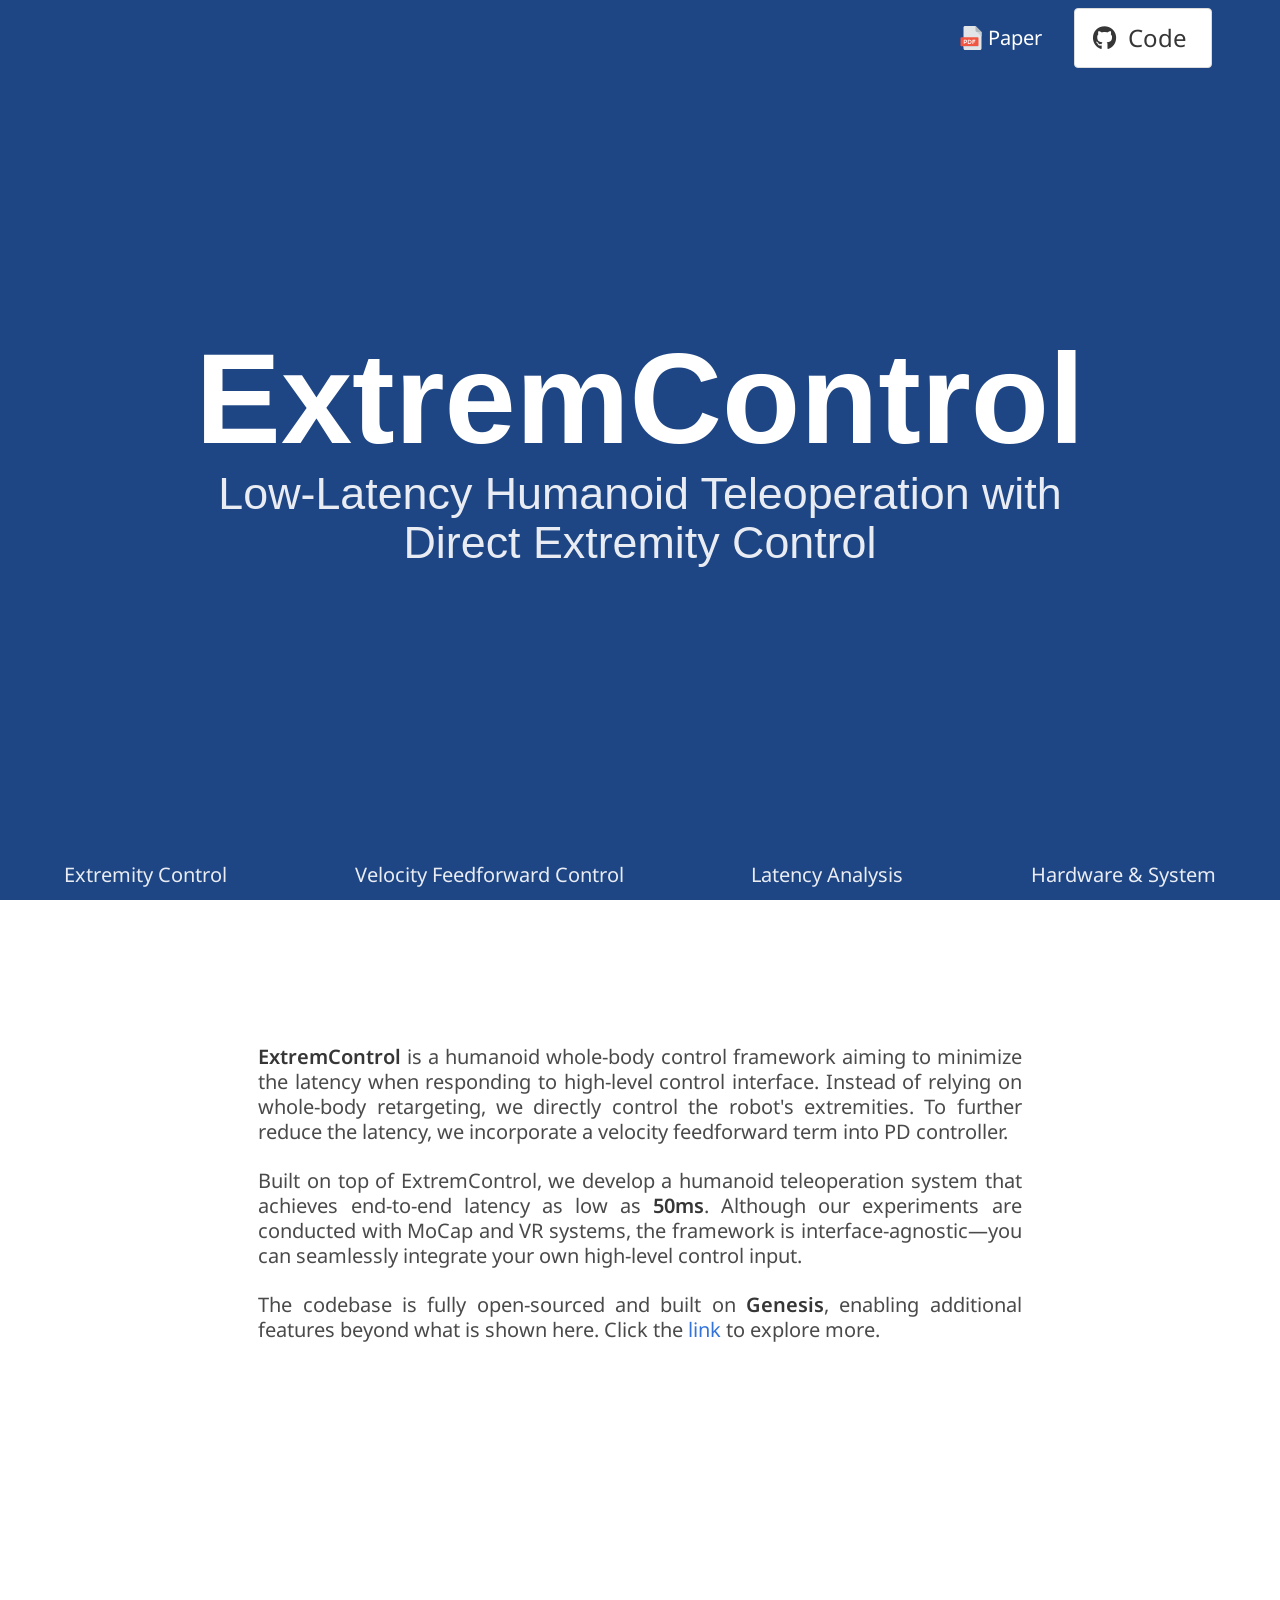
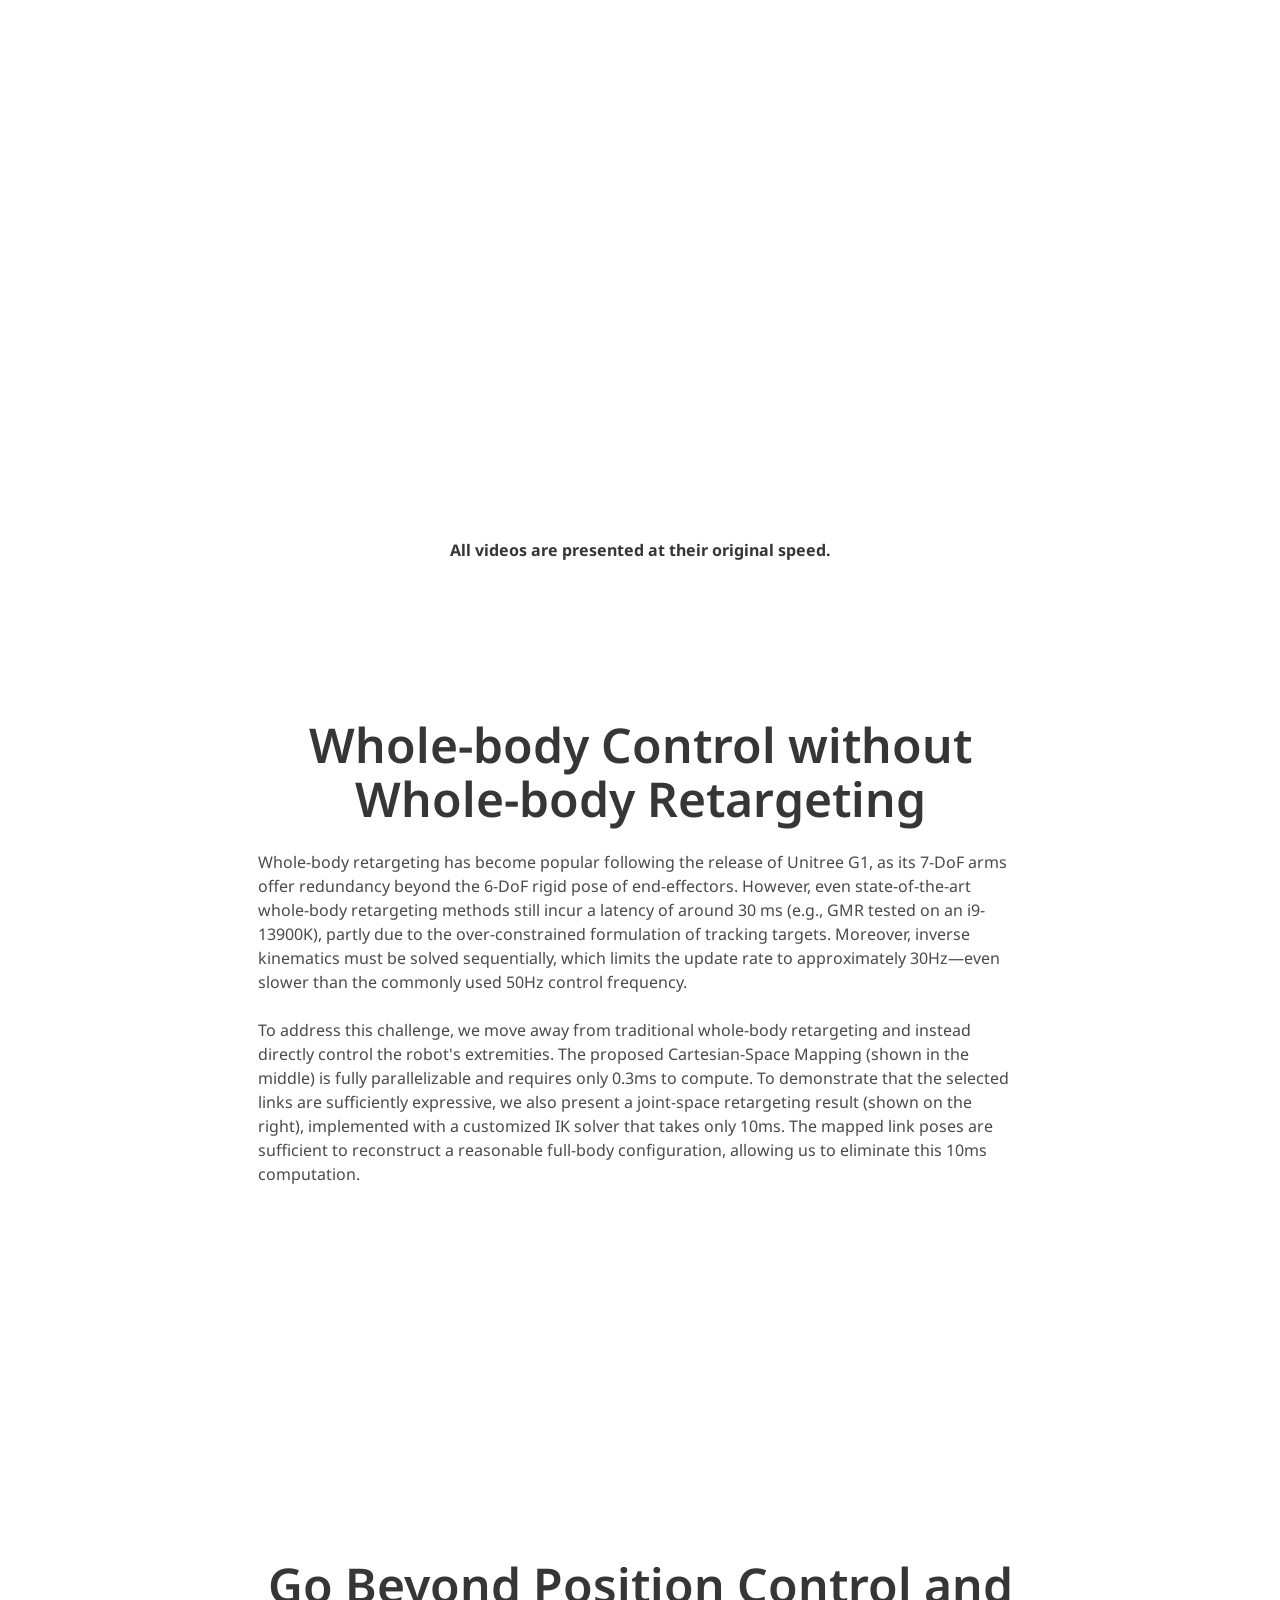
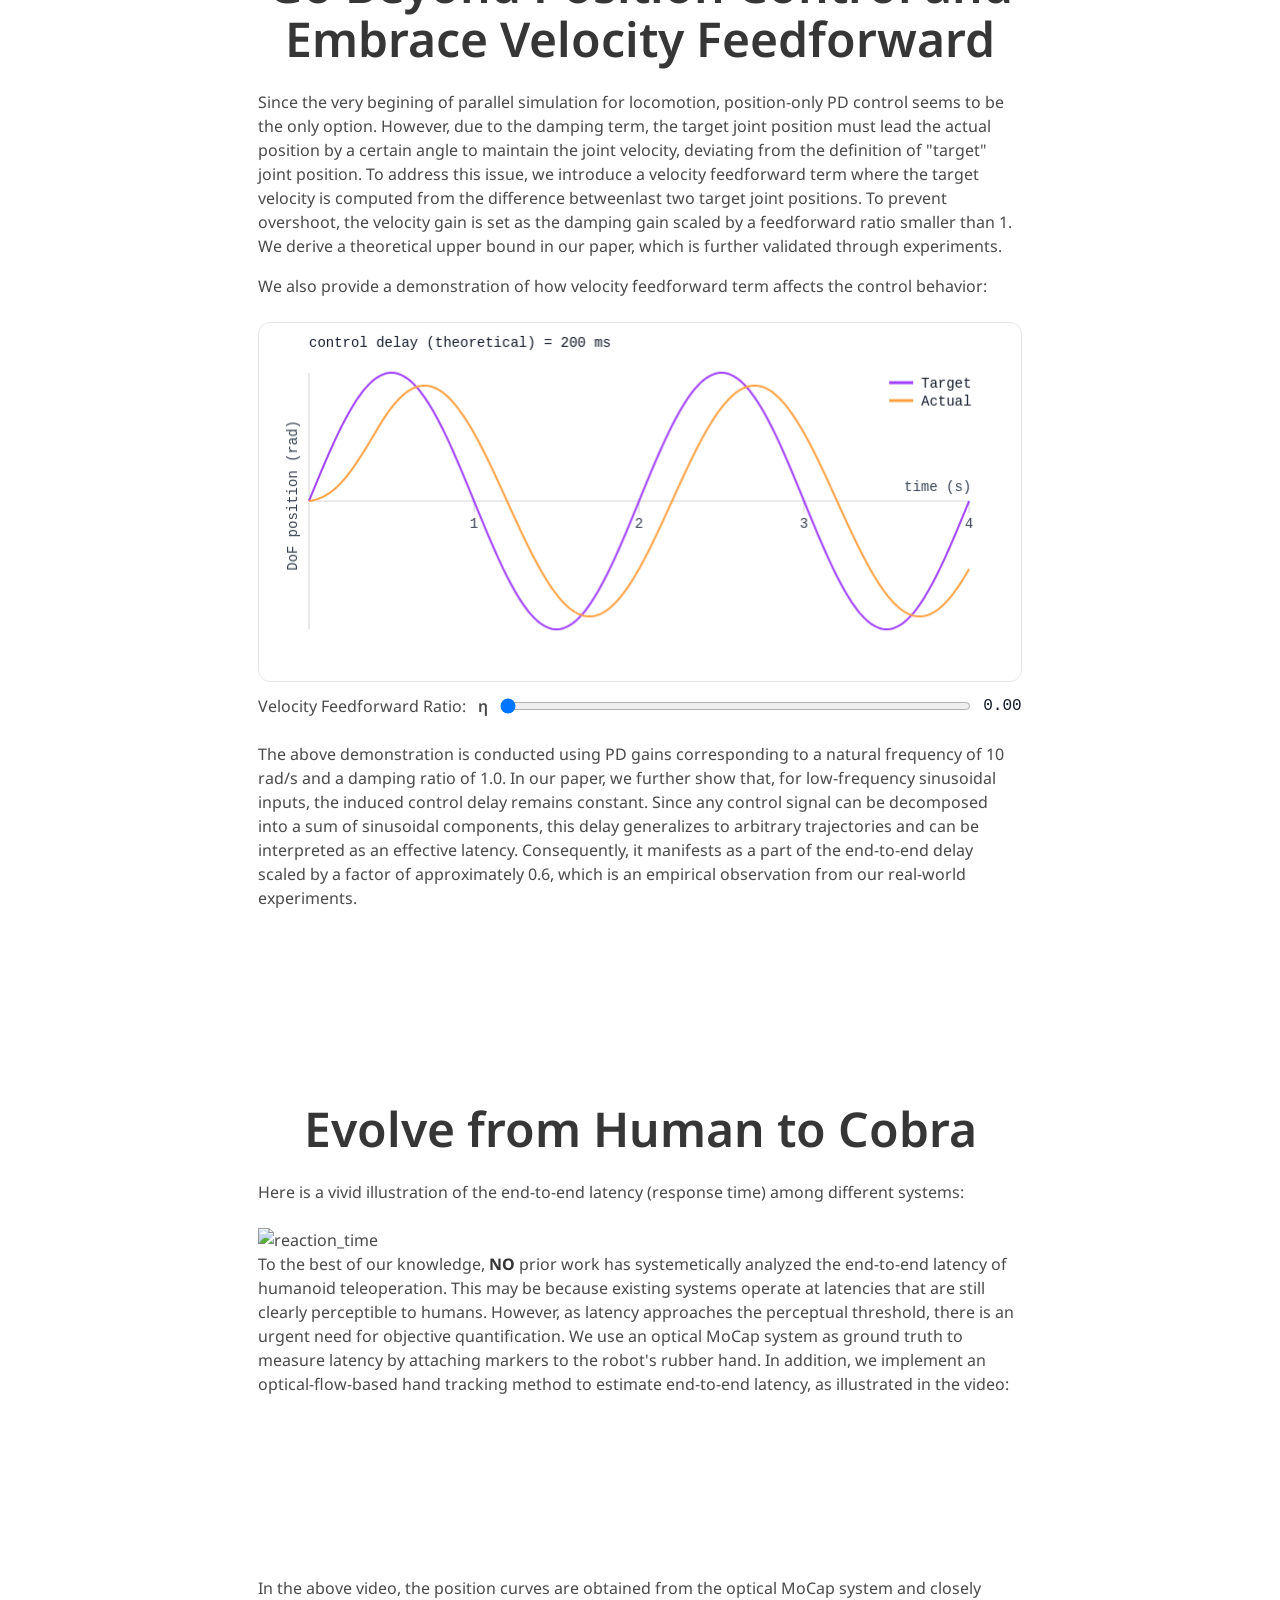
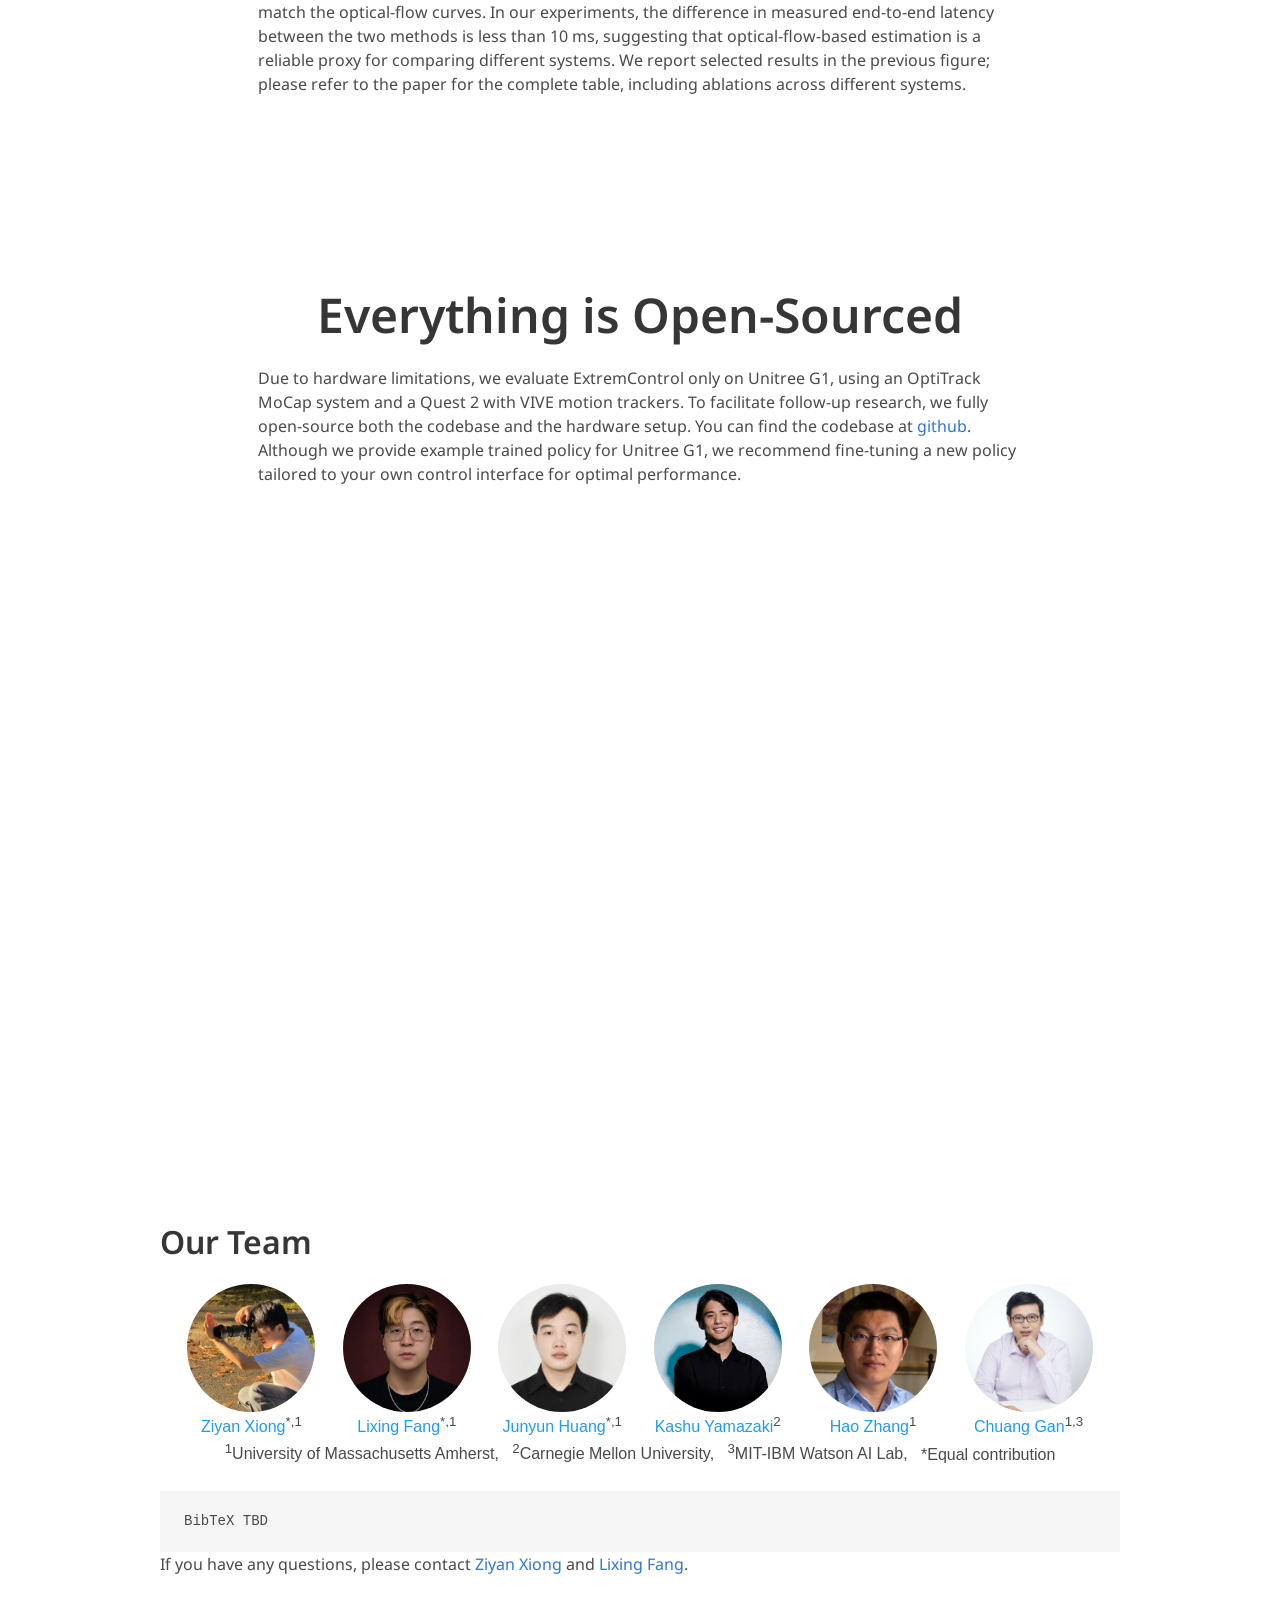
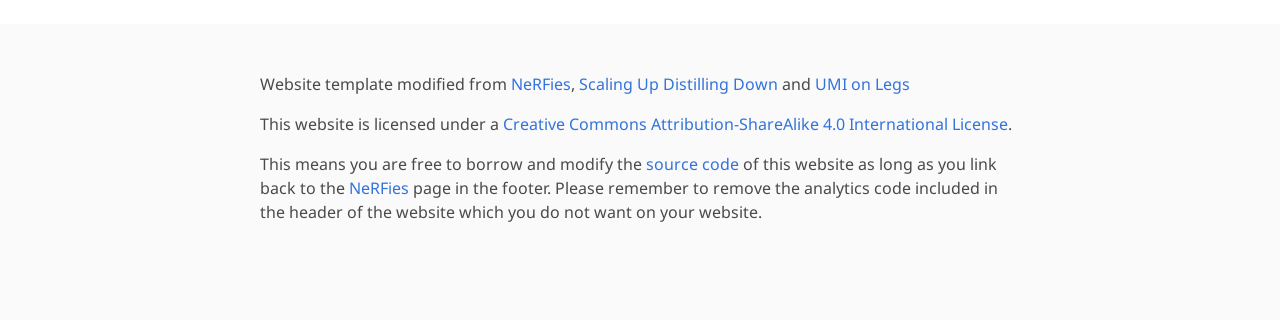
==== commit 8401848c: "add youtube video" ====
--- a/index.html
+++ b/index.html
@@ -503,6 +503,15 @@
   </div>
 </section>
 
+<section class="section" id="video">
+  <div class="container is-max-desktop">
+    <iframe width="100%" style="aspect-ratio: 16 / 9;" src="
+      https://youtu.be/9Qb57bzvzO4" title="ExtremControl Technical Summary Video"
+      frameborder="0"
+      allow="accelerometer; autoplay; clipboard-write; encrypted-media; gyroscope; picture-in-picture; web-share"
+      referrerpolicy="strict-origin-when-cross-origin" allowfullscreen></iframe>
+  </div>
+</section>
 
 <section class="section is-small">
   <div class="container is-max-desktop">
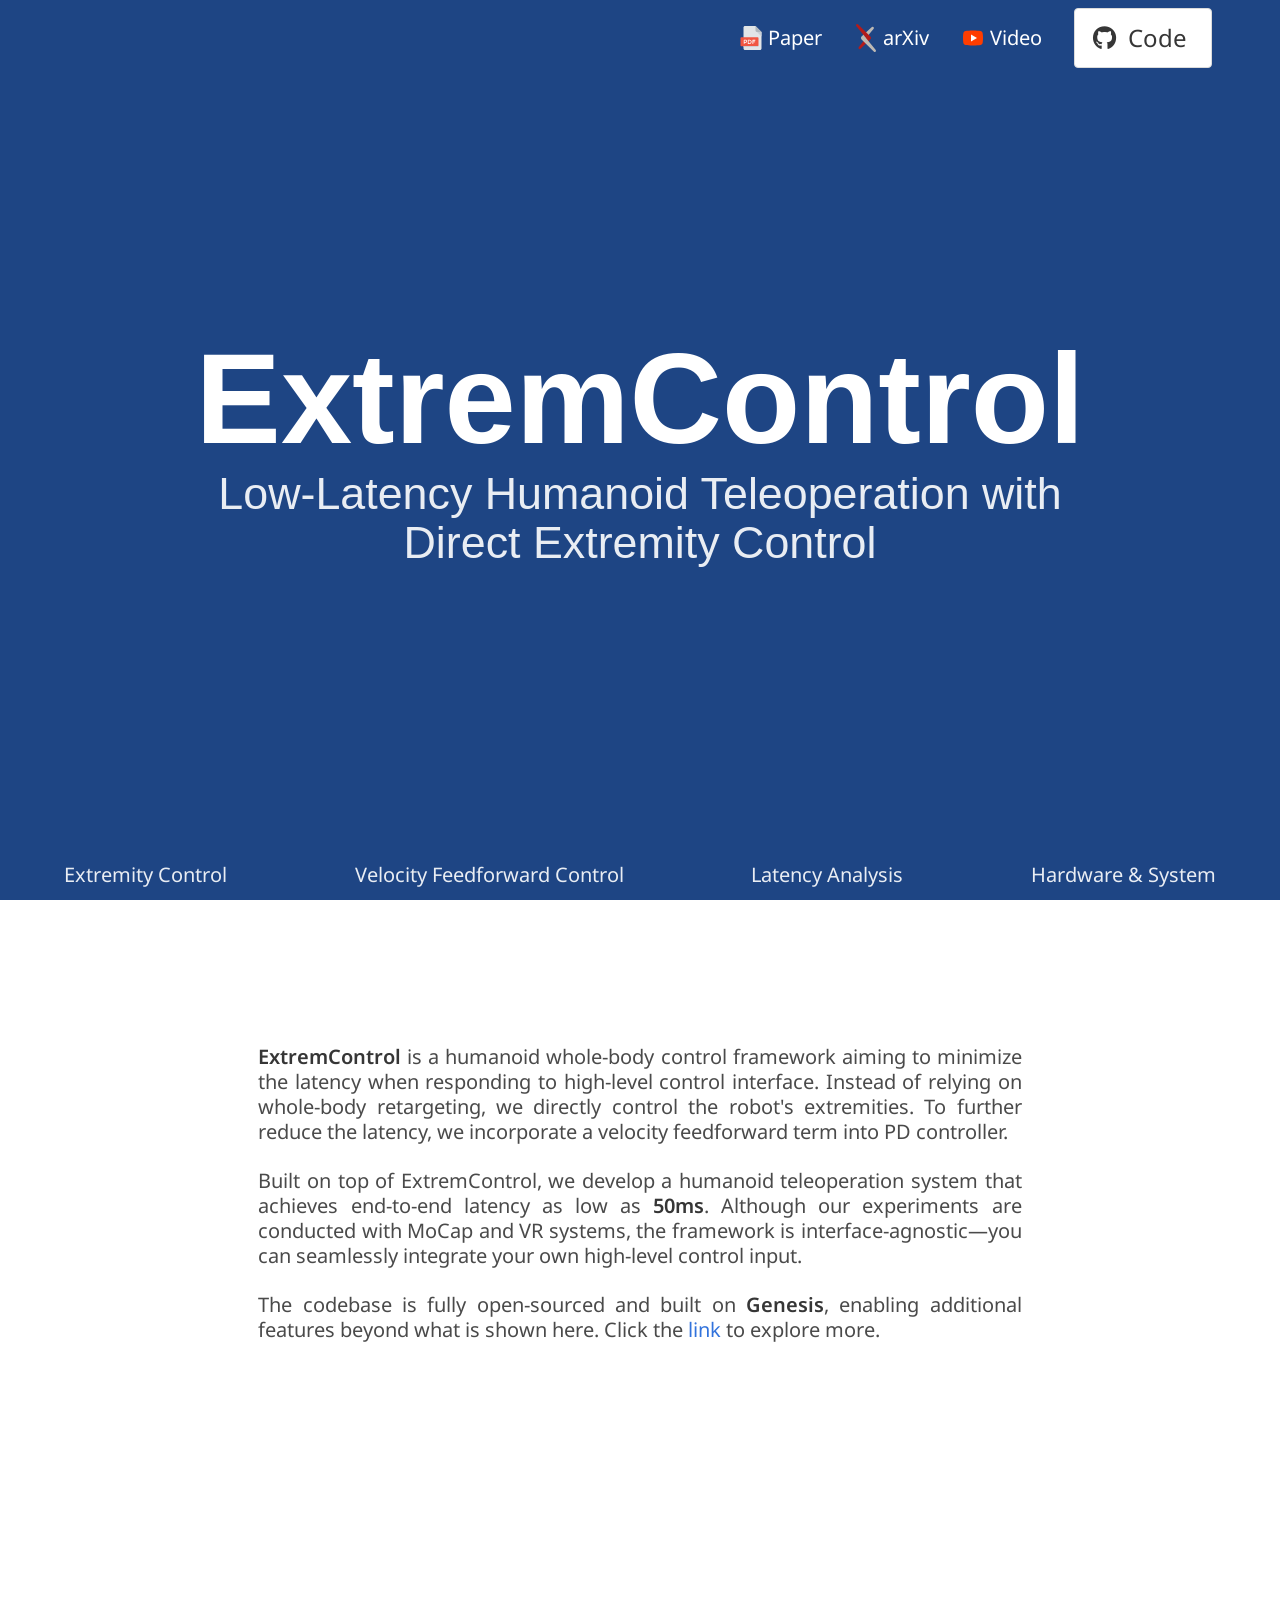
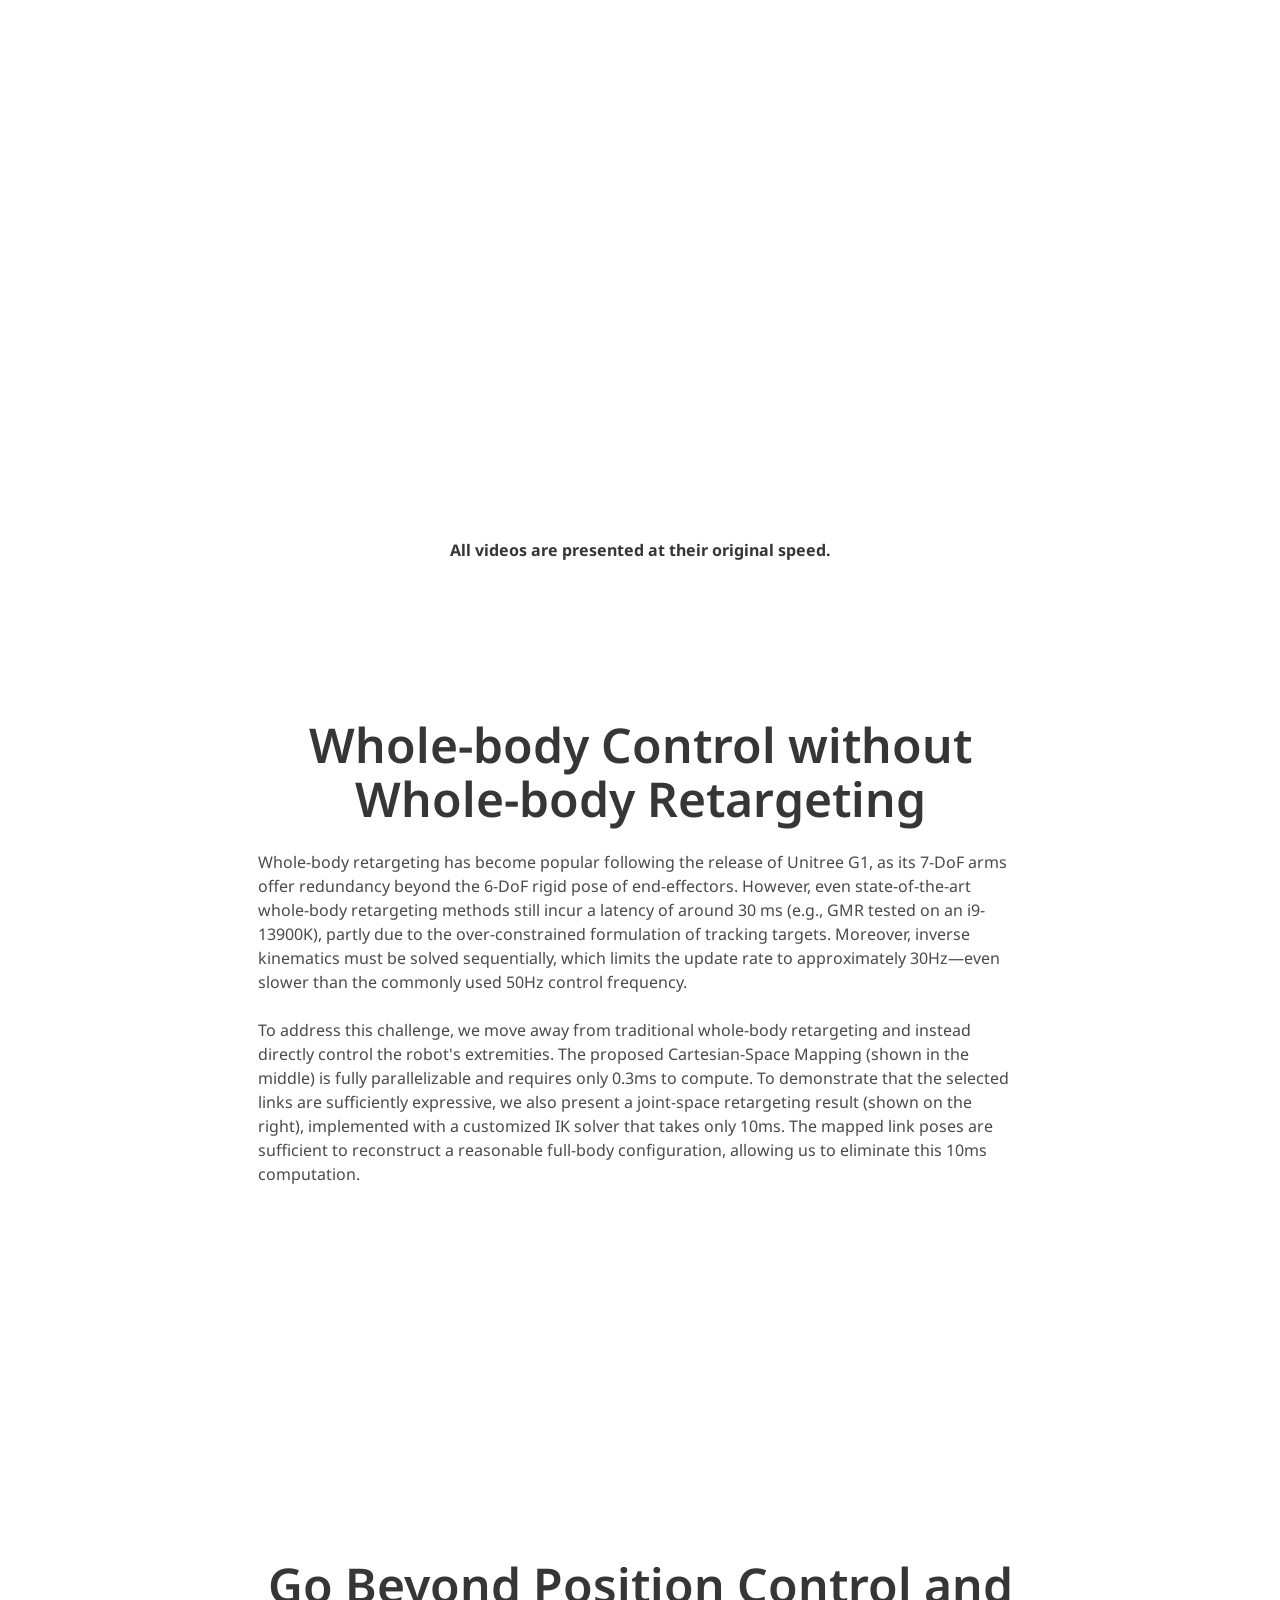
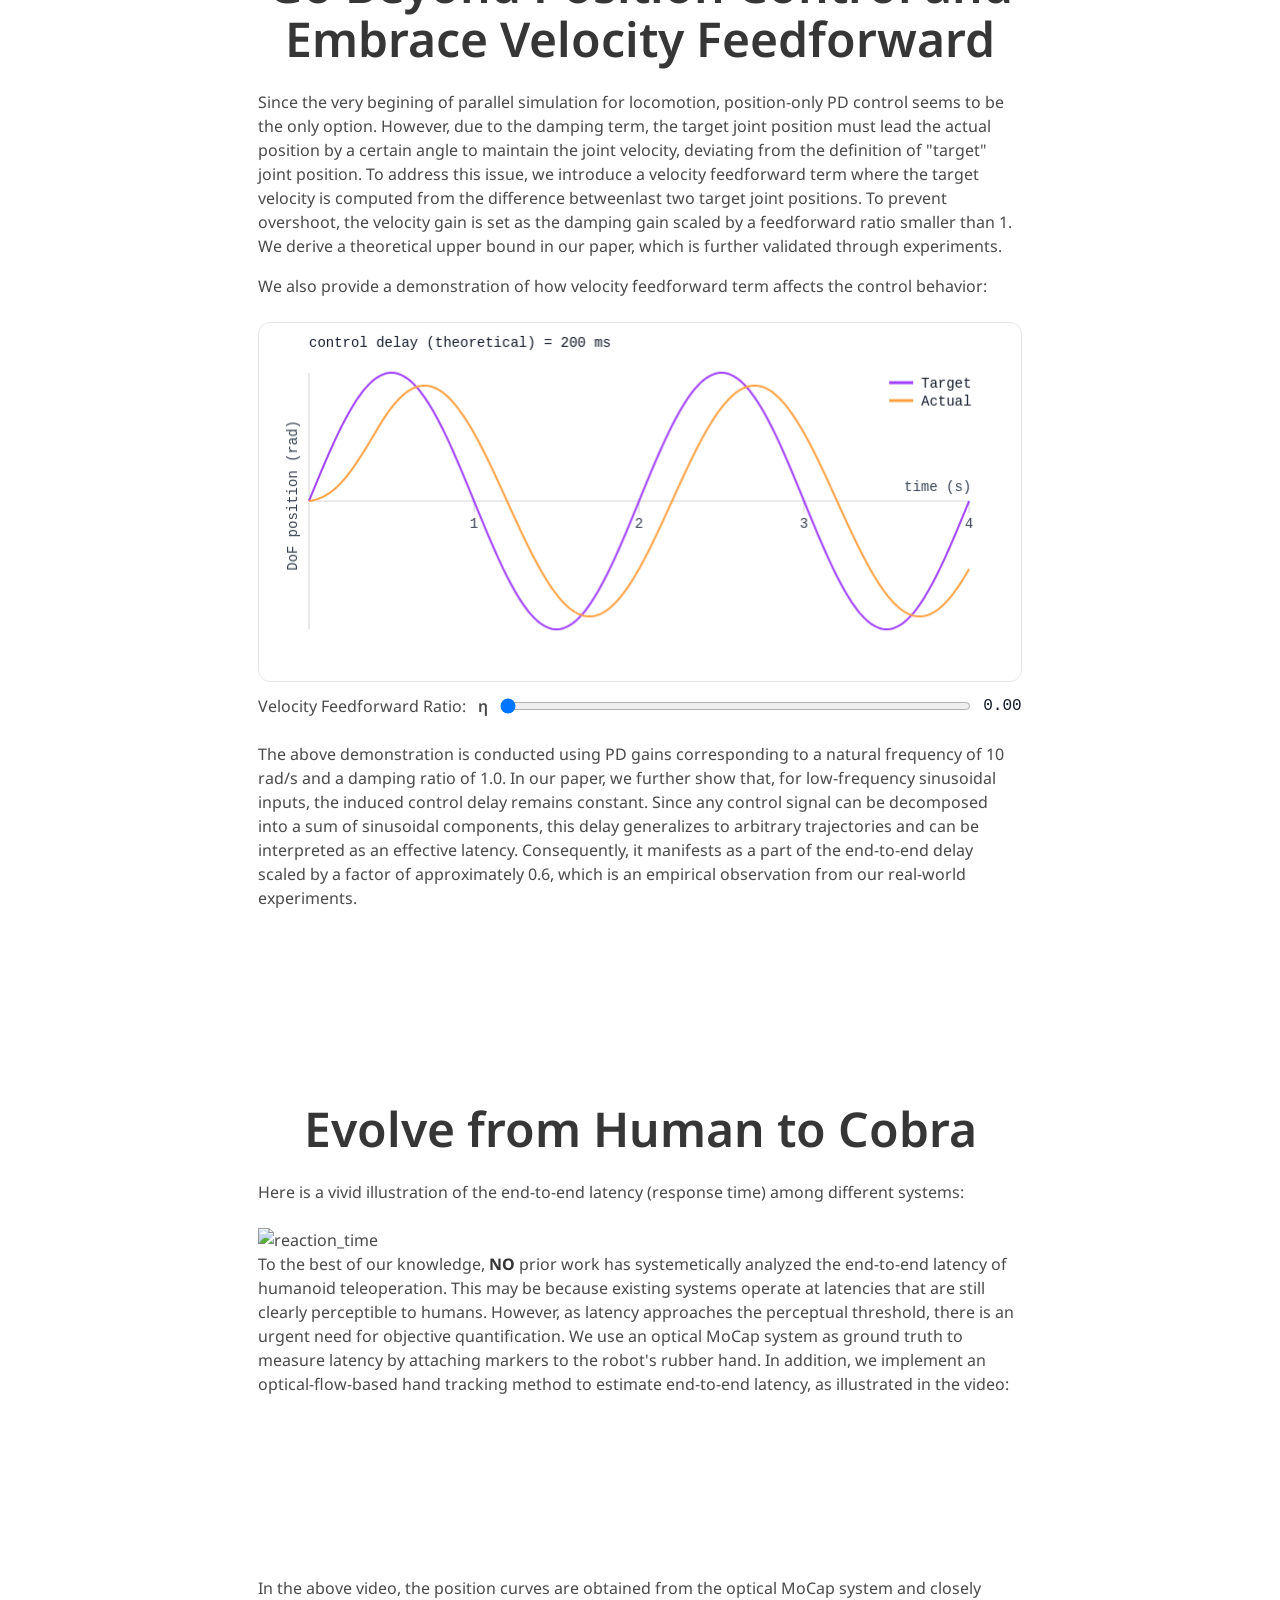
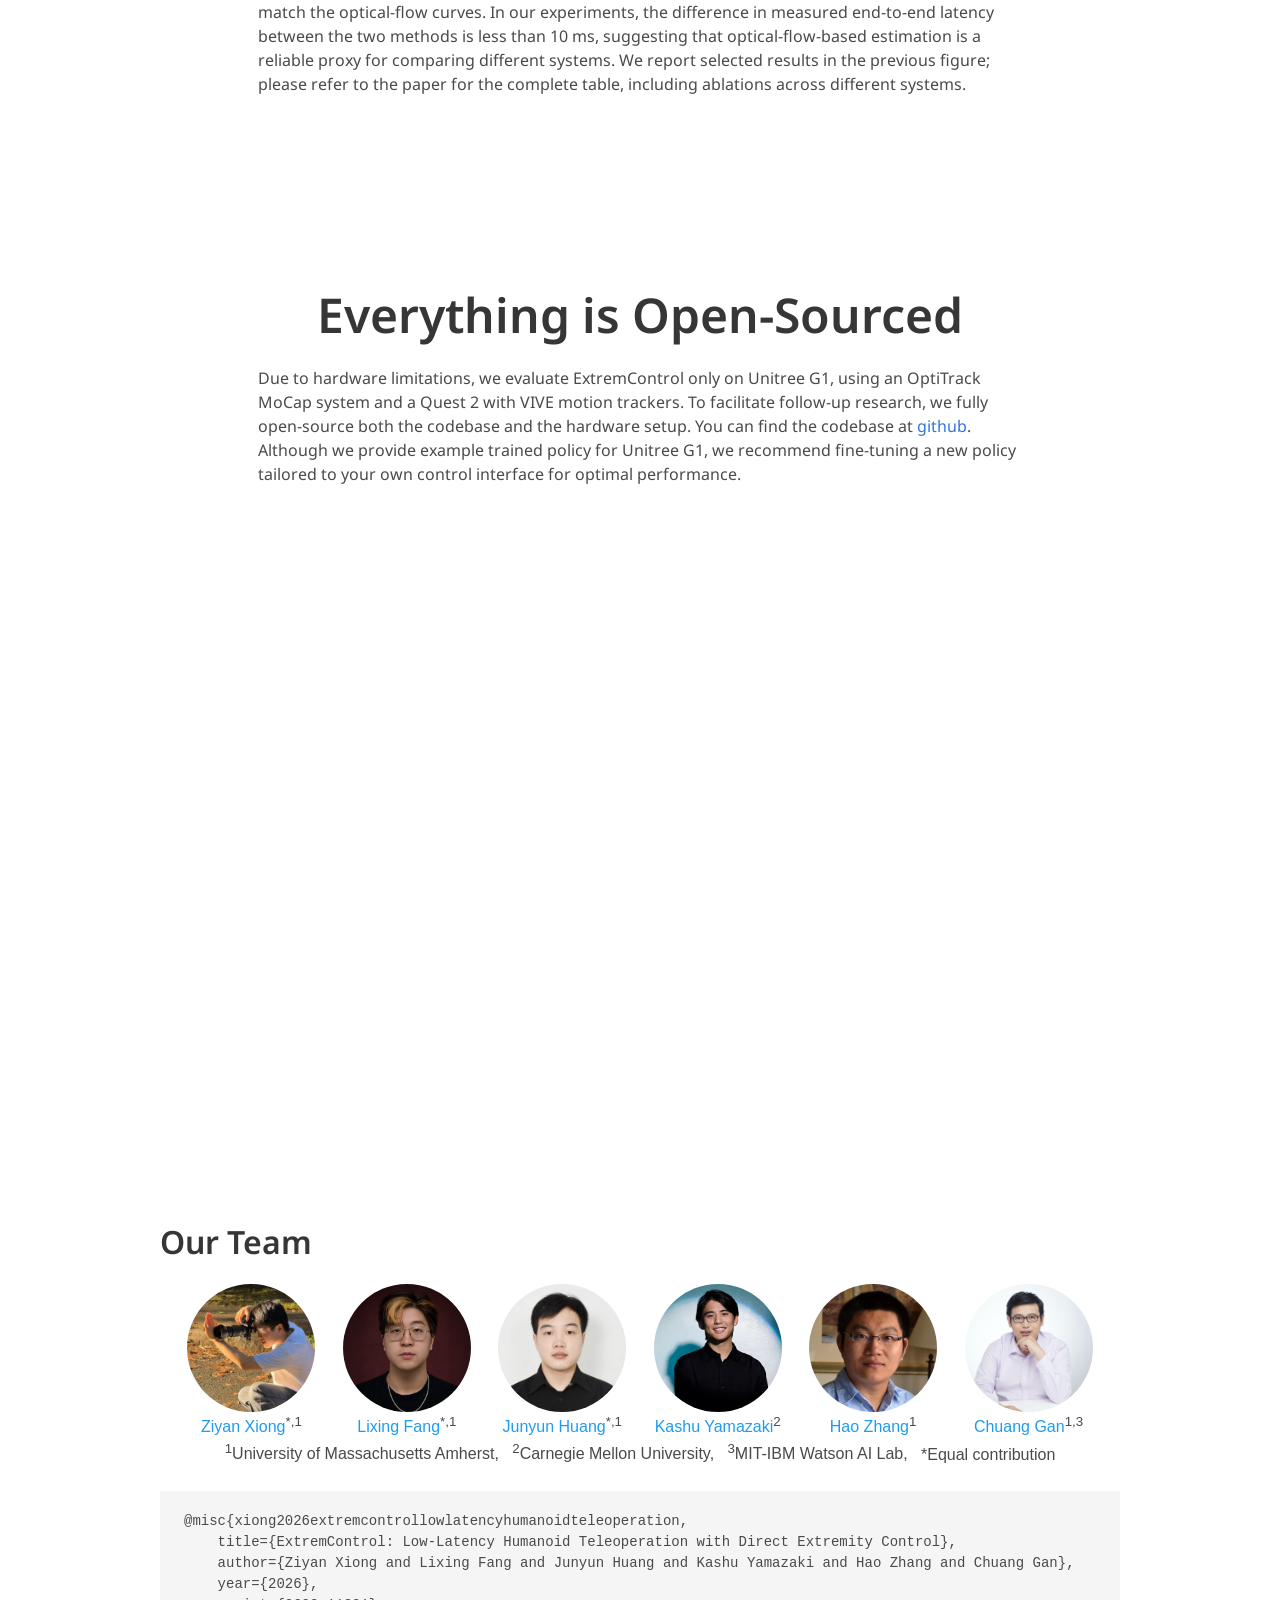
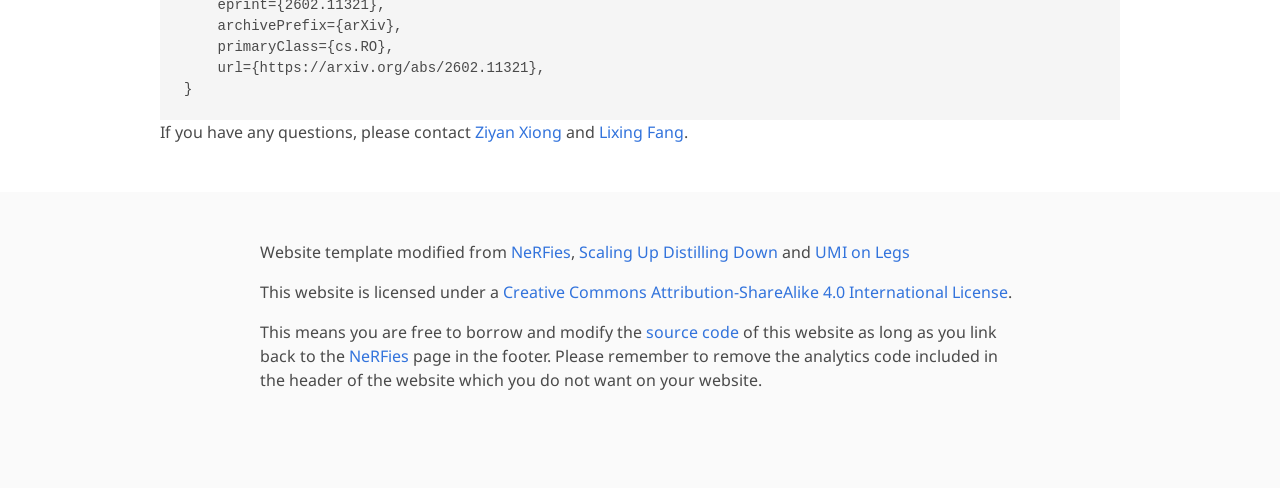
==== commit 60cf5fc8: "add arxiv" ====
--- a/index.html
+++ b/index.html
@@ -55,16 +55,16 @@
               </span>
               <span>Paper</span>
             </a>
-            <!-- <a class="navbar-item  pl-4 pr-4" href="https://arxiv.org/abs/2407.10353">
+            <a class="navbar-item  pl-4 pr-4" href="https://arxiv.org/abs/2602.11321">
               <span class="icon" style="margin-right:5px;">
                 <img src="./static/images/arxiv.svg" alt="ArXiv" />
               </span>
-              <span>arXiv</span> </a> -->
-            <!-- <a href="https://youtu.be/4Bp0q3xHTxE" class="navbar-item  pl-4 pr-4">
+              <span>arXiv</span> </a>
+            <a href="https://youtu.be/9Qb57bzvzO4" class="navbar-item  pl-4 pr-4">
               <span class="icon" style="margin-right:5px;">
                 <img src="./static/images/youtube.svg" alt="Youtube" />
               </span>
-              <span>Video</span> </a> -->
+              <span>Video</span> </a>
             <span class="navbar-item  pl-4 pr-4">
               <a href="https://github.com/UMass-Embodied-AGI/Genesis-Humanoid/tree/extremcontrol" class="button is-inverted is-large">
                 <span class="icon">
@@ -102,14 +102,14 @@
               <span>Paper</span>
             </a>
           </span>
-          <!-- <span class="link-block">
-            <a href="https://arxiv.org/abs/2407.10353" class="external-link button is-normal is-rounded is-dark">
+          <span class="link-block">
+            <a href="https://arxiv.org/abs/2602.11321" class="external-link button is-normal is-rounded is-dark">
               <span class="icon">
                 <img src="./static/images/arxiv.svg" alt="ArXiv" />
               </span>
               <span>arXiv</span>
             </a>
-          </span> -->
+          </span>
           <!-- Code Link. -->
           <span class="link-block">
             <a href="https://github.com/UMass-Embodied-AGI/Genesis-Humanoid/tree/extremcontrol"
@@ -578,7 +578,15 @@
 
     </div>
     <br>
-    <pre class="is-hidden-mobile"><code>BibTeX TBD</code></pre>
+    <pre class="is-hidden-mobile"><code>@misc{xiong2026extremcontrollowlatencyhumanoidteleoperation,
+    title={ExtremControl: Low-Latency Humanoid Teleoperation with Direct Extremity Control}, 
+    author={Ziyan Xiong and Lixing Fang and Junyun Huang and Kashu Yamazaki and Hao Zhang and Chuang Gan},
+    year={2026},
+    eprint={2602.11321},
+    archivePrefix={arXiv},
+    primaryClass={cs.RO},
+    url={https://arxiv.org/abs/2602.11321}, 
+}</code></pre>
     <p>
       If you have any questions, please contact <a href="https://ziyanx02.github.io/">Ziyan Xiong</a> and <a
         href="https://owenowl.github.io/">Lixing Fang</a>.
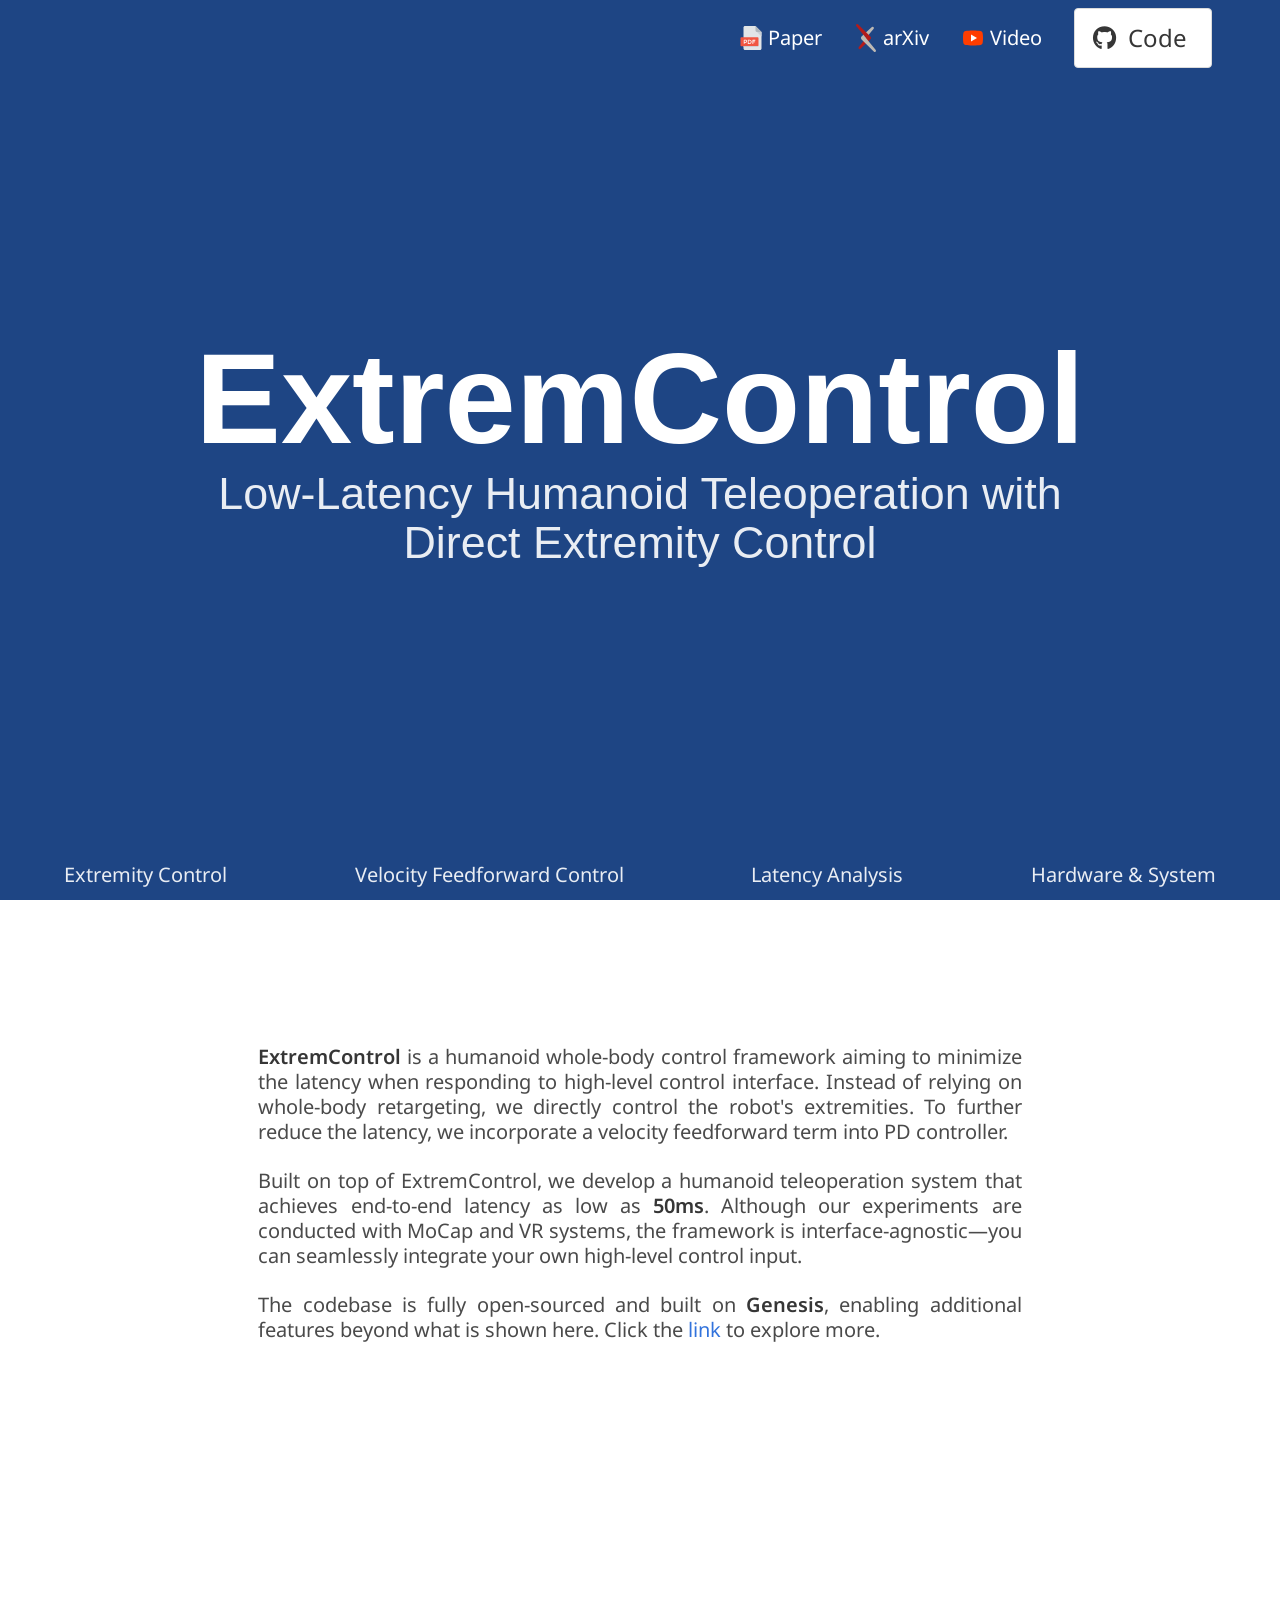
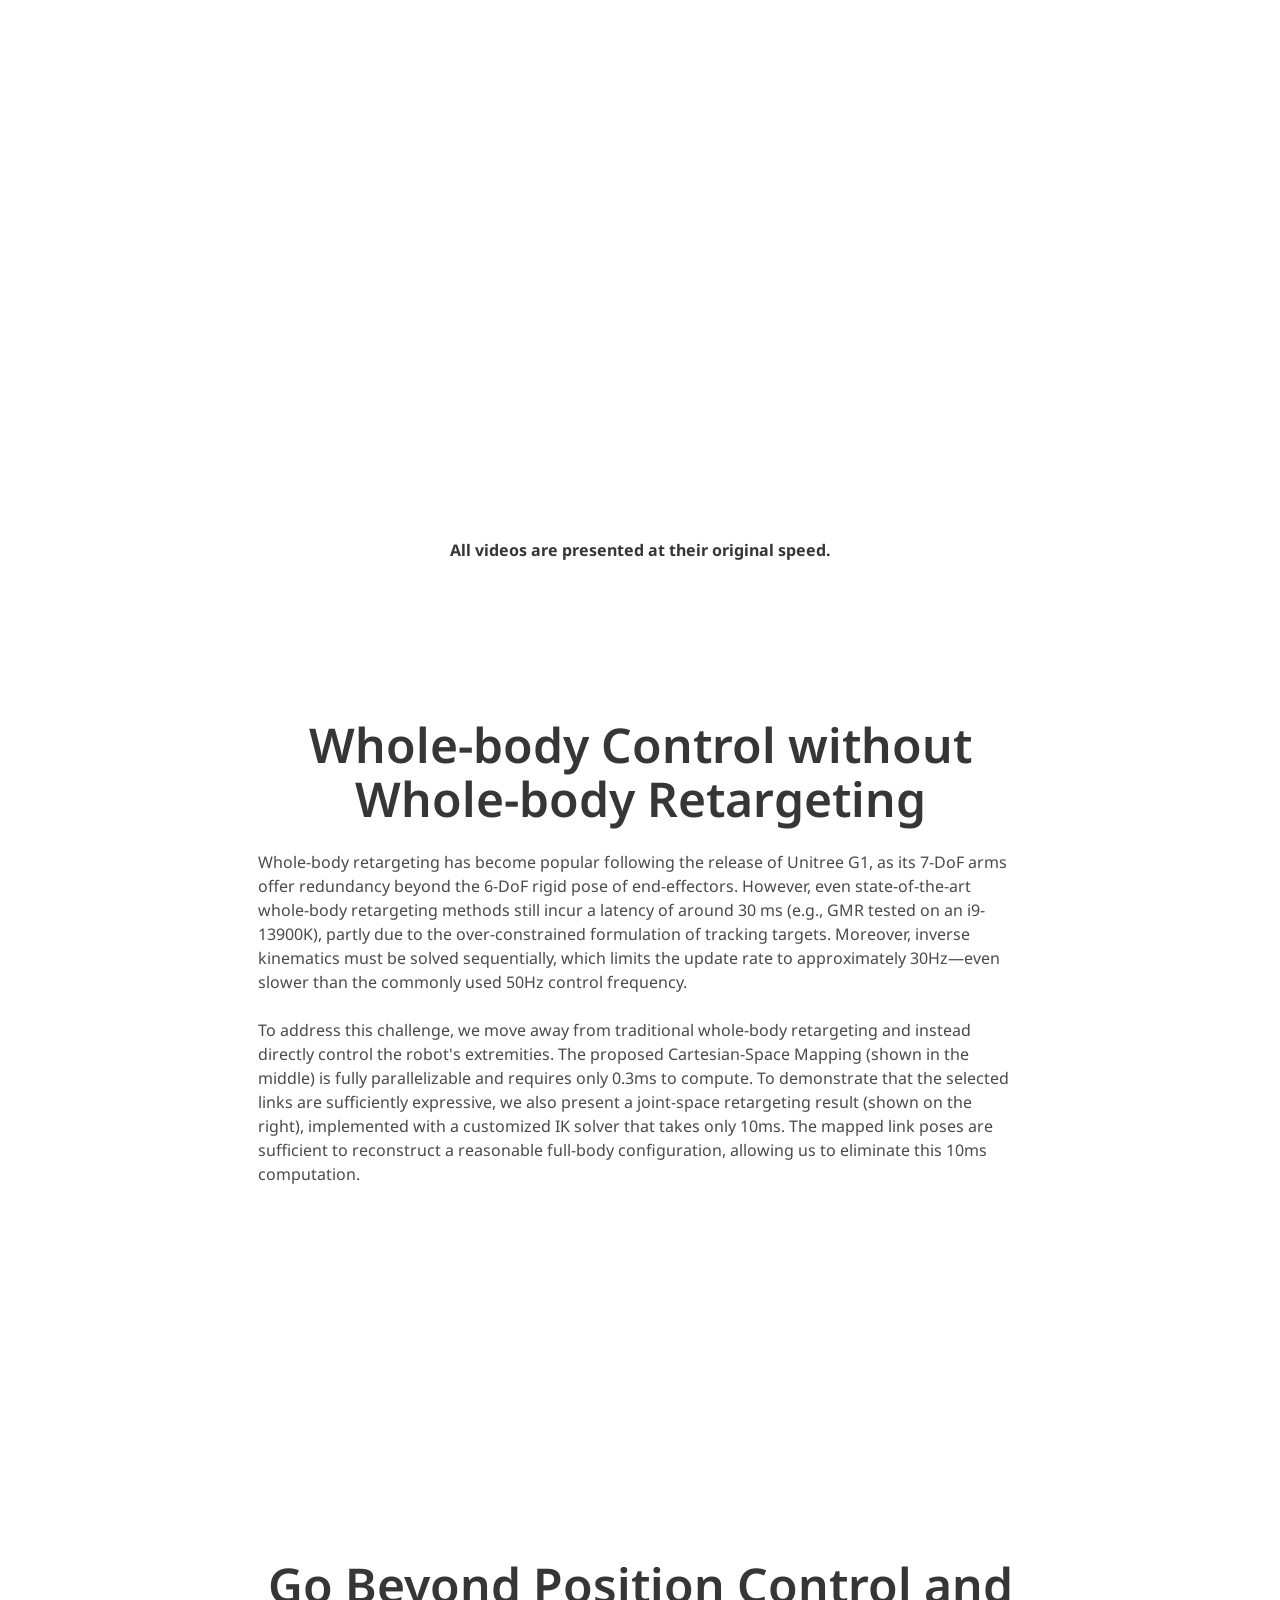
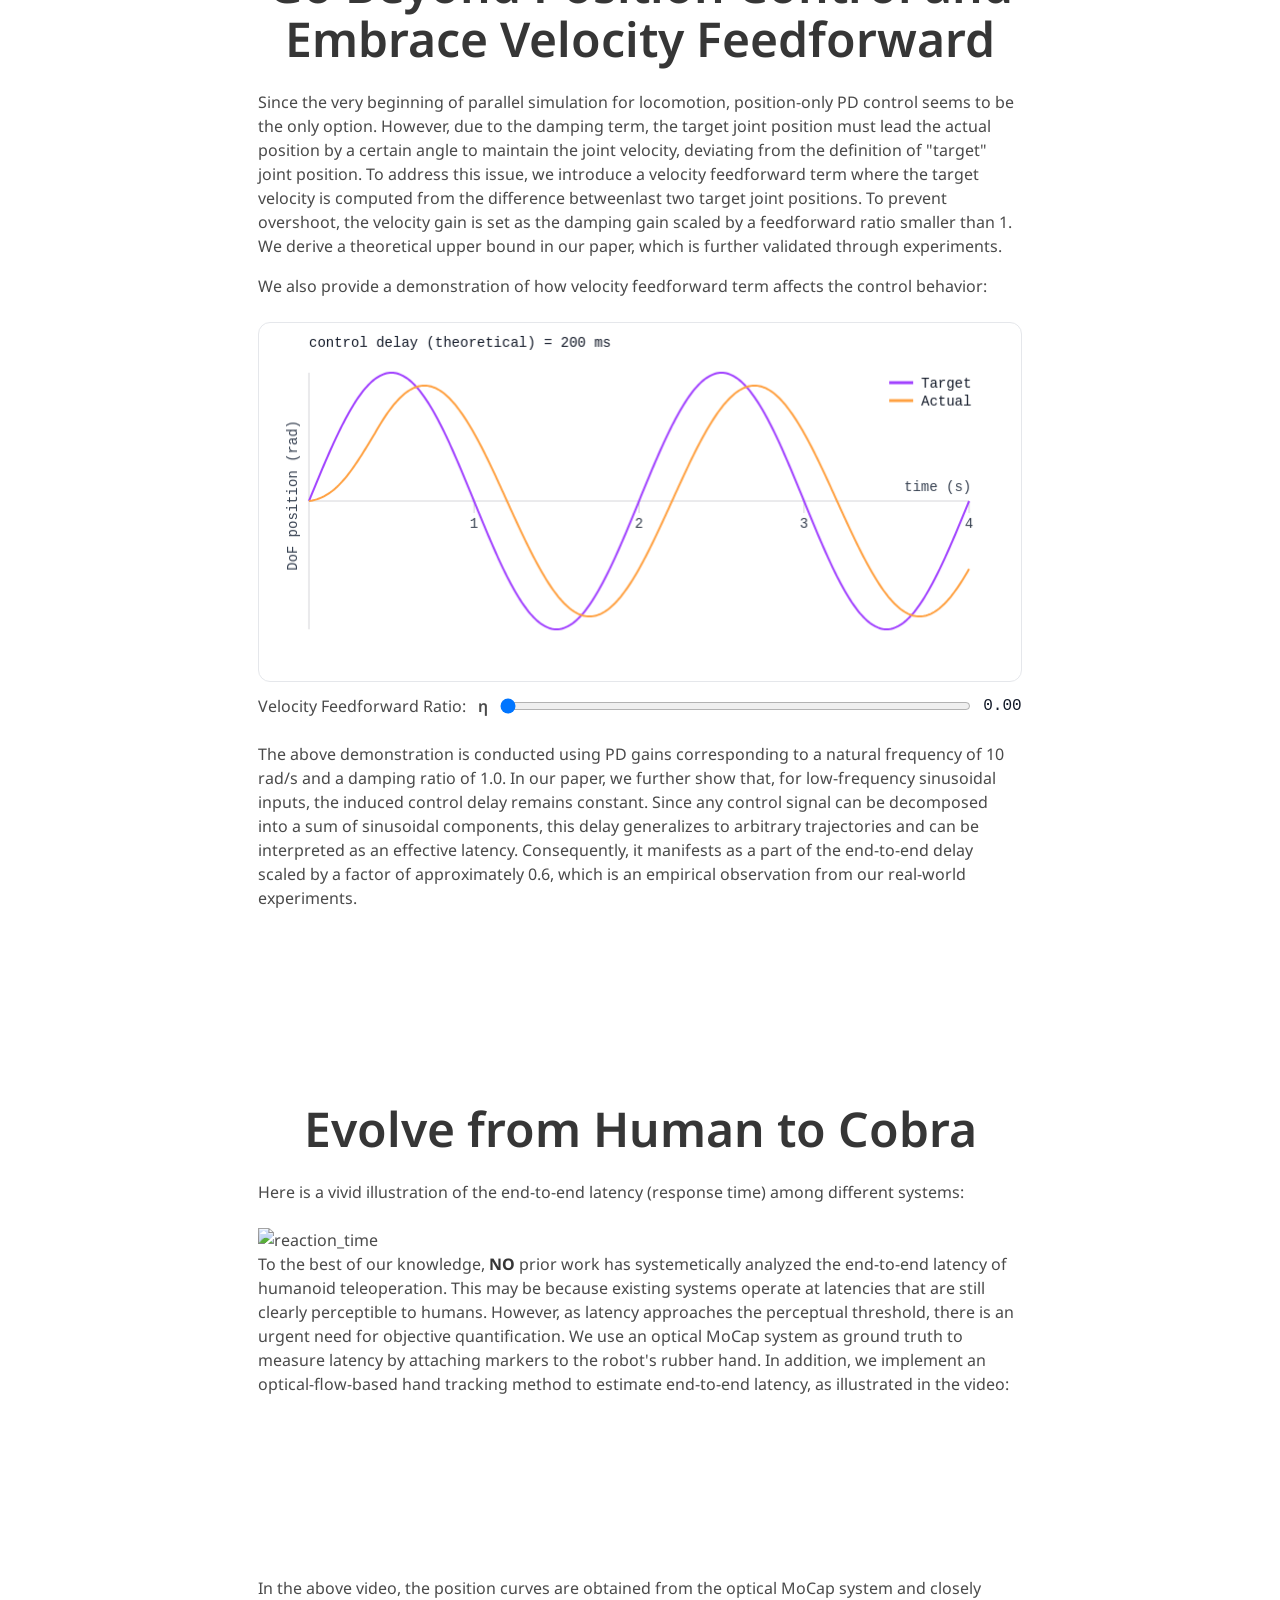
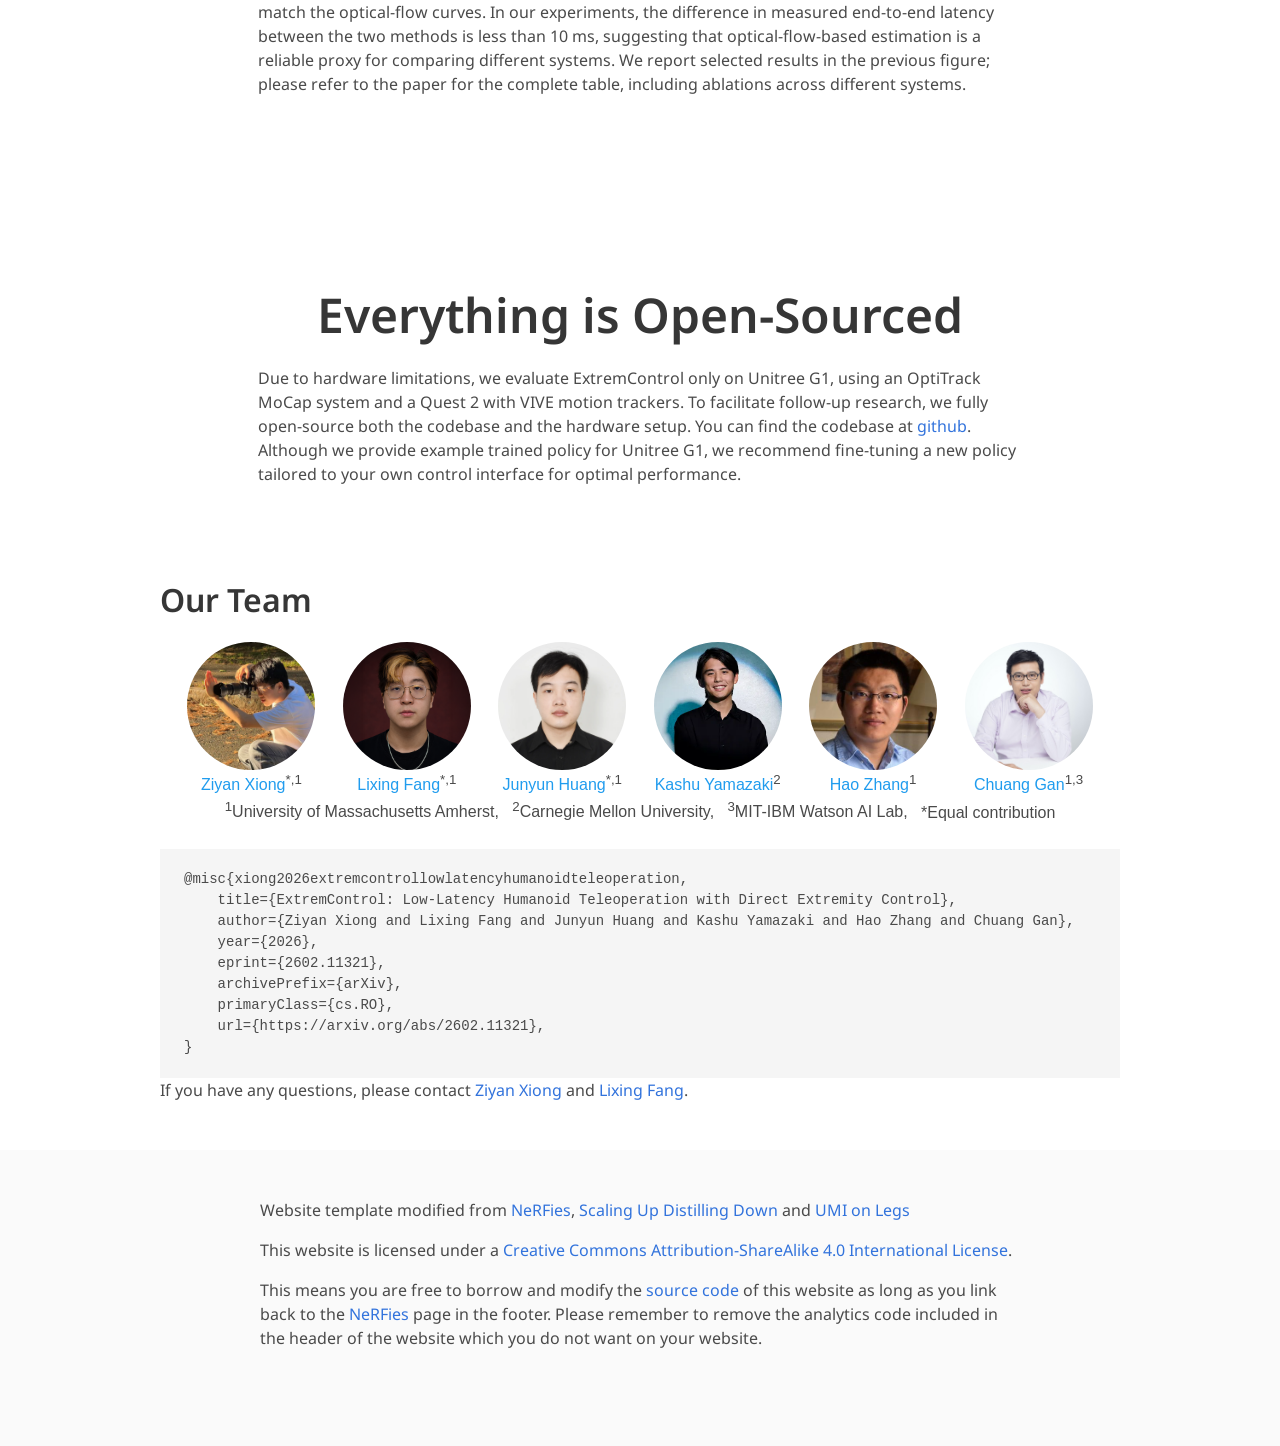
==== commit 9f140dc4: "add robot.txt" ====
--- a/index.html
+++ b/index.html
@@ -1,15 +1,49 @@
 <!DOCTYPE html>
-<html>
+<html lang="en">
 
 <head>
   <meta charset="utf-8">
-  <meta name="description"
-    content="ExtremControl: Low-Latency Humanoid Teleoperation with Direct Extremity Control">
-  <meta name="keywords" content="Robotics, Humanoid, Whole-body Control">
+  <meta name="description" content="ExtremControl is a humanoid whole-body control framework achieving end-to-end teleoperation latency as low as 50ms by directly controlling robot extremities.">
+  <meta name="keywords" content="humanoid teleoperation, whole-body control, low-latency, extremity control, robotics, Unitree G1">
   <meta name="viewport" content="width=device-width, initial-scale=1">
-  <title>
-    ExtremControl: Low-Latency Humanoid Teleoperation with Direct Extremity Control
-  </title>
+  <meta name="robots" content="index, follow">
+  <title>ExtremControl: Low-Latency Humanoid Teleoperation with Direct Extremity Control</title>
+
+  <link rel="canonical" href="https://extremcontrol.github.io/">
+
+  <meta property="og:type" content="article">
+  <meta property="og:url" content="https://extremcontrol.github.io/">
+  <meta property="og:title" content="ExtremControl: Low-Latency Humanoid Teleoperation with Direct Extremity Control">
+  <meta property="og:description" content="A humanoid whole-body control framework achieving end-to-end teleoperation latency as low as 50ms by directly controlling robot extremities.">
+  <meta property="og:image" content="https://extremcontrol.github.io/static/images/reaction.jpg">
+  <meta name="twitter:card" content="summary_large_image">
+  <meta name="twitter:title" content="ExtremControl: Low-Latency Humanoid Teleoperation with Direct Extremity Control">
+  <meta name="twitter:description" content="A humanoid whole-body control framework achieving end-to-end teleoperation latency as low as 50ms by directly controlling robot extremities.">
+  <meta name="twitter:image" content="https://extremcontrol.github.io/static/images/reaction.jpg">
+
+  <script type="application/ld+json">
+  {
+    "@context": "https://schema.org",
+    "@type": "ScholarlyArticle",
+    "headline": "ExtremControl: Low-Latency Humanoid Teleoperation with Direct Extremity Control",
+    "name": "ExtremControl: Low-Latency Humanoid Teleoperation with Direct Extremity Control",
+    "description": "A humanoid whole-body control framework achieving end-to-end teleoperation latency as low as 50ms by directly controlling robot extremities instead of relying on whole-body retargeting.",
+    "url": "https://extremcontrol.github.io/",
+    "sameAs": "https://arxiv.org/abs/2602.11321",
+    "datePublished": "2026",
+    "keywords": "humanoid teleoperation, whole-body control, low-latency, extremity control, robotics",
+    "author": [
+      {"@type": "Person", "name": "Ziyan Xiong", "url": "https://ziyanx02.github.io/"},
+      {"@type": "Person", "name": "Lixing Fang", "url": "https://owenowl.github.io/"},
+      {"@type": "Person", "name": "Junyun Huang", "url": "https://adrianhuang2002.github.io/"},
+      {"@type": "Person", "name": "Kashu Yamazaki", "url": "https://kashu7100.github.io/"},
+      {"@type": "Person", "name": "Hao Zhang", "url": "https://hcr.cs.umass.edu/people/hzhang/"},
+      {"@type": "Person", "name": "Chuang Gan", "url": "https://people.csail.mit.edu/ganchuang/"}
+    ],
+    "publisher": {"@type": "Organization", "name": "University of Massachusetts Amherst"},
+    "isPartOf": {"@type": "Periodical", "name": "arXiv", "url": "https://arxiv.org/"}
+  }
+  </script>
 
   <link rel="icon" href="./static/images/favicon.ico" type="image/vnd.microsoft.icon">
 
@@ -33,13 +67,13 @@
 <section class="hero is-link is-fullheight video" style="overflow: hidden; position:relative;">
   <div class="hero-video" style="height: 100%; width: 177.77777778vh; min-width: 100%;min-height: 56.25vw;">
     <video playsinline autoplay muted loop>
-      <source src=" ./static/videos/teaser.mp4" type="video/mp4">
+      <source src="./static/videos/teaser.mp4" type="video/mp4">
     </video>
   </div>
   <div class="hero-video is-hidden-tablet is-inline-block-mobile"
     style="height: 154.28571428vw; width: 100%; min-width:64.81481481vh;min-height:100%;">
     <video playsinline autoplay muted loop>
-      <source src=" ./static/videos/web_teaser_mobile.mp4" type="video/mp4">
+      <source src="./static/videos/web_teaser_mobile.mp4" type="video/mp4">
     </video>
   </div>
   <div class="overlay"></div>
@@ -60,7 +94,7 @@
                 <img src="./static/images/arxiv.svg" alt="ArXiv" />
               </span>
               <span>arXiv</span> </a>
-            <a href="https://youtu.be/9Qb57bzvzO4" class="navbar-item  pl-4 pr-4">
+            <a href="https://www.youtube.com/watch?v=9Qb57bzvzO4" class="navbar-item  pl-4 pr-4">
               <span class="icon" style="margin-right:5px;">
                 <img src="./static/images/youtube.svg" alt="Youtube" />
               </span>
@@ -85,9 +119,9 @@
       <h1 class="title is-1 publication-title is-size-1-mobile hero-main-title" data-fit-text data-fit-min-px="18">
         ExtremControl
       </h1>
-      <h1 class="subtitle is-1 publication-title is-size-4-mobile hero-subtitle" data-fit-text-mobile data-fit-min-px="14" style="white-space: normal;">
+      <h2 class="subtitle is-1 publication-title is-size-4-mobile hero-subtitle" data-fit-text-mobile data-fit-min-px="14" style="white-space: normal;">
         Low-Latency Humanoid Teleoperation with <br class="is-hidden-mobile">  Direct Extremity Control
-      </h1>
+      </h2>
       <!-- <h1 class="is-2 is-italic is-size-4-mobile" style="font-size: 2rem; opacity: 80%;">
         In Submission
       </h1> -->
@@ -143,19 +177,19 @@
   <div class="container is-max-desktop">
     <div class="columns is-centered">
       <div class="column is-four-fifths has-text-justified is-hidden-mobile">
-        <h2 class="subtitle ">
+        <p class="subtitle ">
           <strong>ExtremControl</strong> is a humanoid whole-body control framework aiming to minimize the latency when responding to high-level control interface.
           Instead of relying on whole-body retargeting, we directly control the robot's extremities.
           To further reduce the latency, we incorporate a velocity feedforward term into PD controller.
-        </h2>
-        <h2 class="subtitle ">
+        </p>
+        <p class="subtitle ">
           Built on top of ExtremControl, we develop a humanoid teleoperation system that achieves end-to-end latency as low as <strong>50ms</strong>.
           Although our experiments are conducted with MoCap and VR systems, the framework is interface-agnostic—you can seamlessly integrate your own high-level control input.
-        </h2>
-        <h2 class="subtitle ">
+        </p>
+        <p class="subtitle ">
           The codebase is fully open-sourced and built on <strong>Genesis</strong>, enabling additional features beyond what is shown here. Click the
           <a href="https://github.com/UMass-Embodied-AGI/Genesis-Humanoid">link</a> to explore more.
-        </h2>
+        </p>
       </div>
 
       <div class="column is-four-fifths is-hidden-tablet has-text-justified-mobile">
@@ -264,7 +298,7 @@
         <h2 class="title is-1 has-text-centered is-size-4-mobile">Go Beyond Position Control and Embrace Velocity Feedforward</h2>
         <div class="content">
           <p>
-            Since the very begining of parallel simulation for locomotion, position-only PD control seems to be the only option.
+            Since the very beginning of parallel simulation for locomotion, position-only PD control seems to be the only option.
             However, due to the damping term, the target joint position must lead the actual position by a certain angle to maintain the 
             joint velocity, deviating from the definition of "target" joint position. To address this issue,
             we introduce a velocity feedforward term where the target velocity is computed from the difference betweenlast two target joint positions.
@@ -503,15 +537,15 @@
   </div>
 </section>
 
-<section class="section" id="video">
+<!-- <section class="section" id="video">
   <div class="container is-max-desktop">
     <iframe width="100%" style="aspect-ratio: 16 / 9;" src="
-      https://youtu.be/9Qb57bzvzO4" title="ExtremControl Technical Summary Video"
+      https://www.youtube.com/watch?v=9Qb57bzvzO4" title="ExtremControl Technical Summary Video"
       frameborder="0"
       allow="accelerometer; autoplay; clipboard-write; encrypted-media; gyroscope; picture-in-picture; web-share"
       referrerpolicy="strict-origin-when-cross-origin" allowfullscreen></iframe>
   </div>
-</section>
+</section> -->
 
 <section class="section is-small">
   <div class="container is-max-desktop">
@@ -626,4 +660,4 @@
 
 </body>
 
-</html>+</html>
